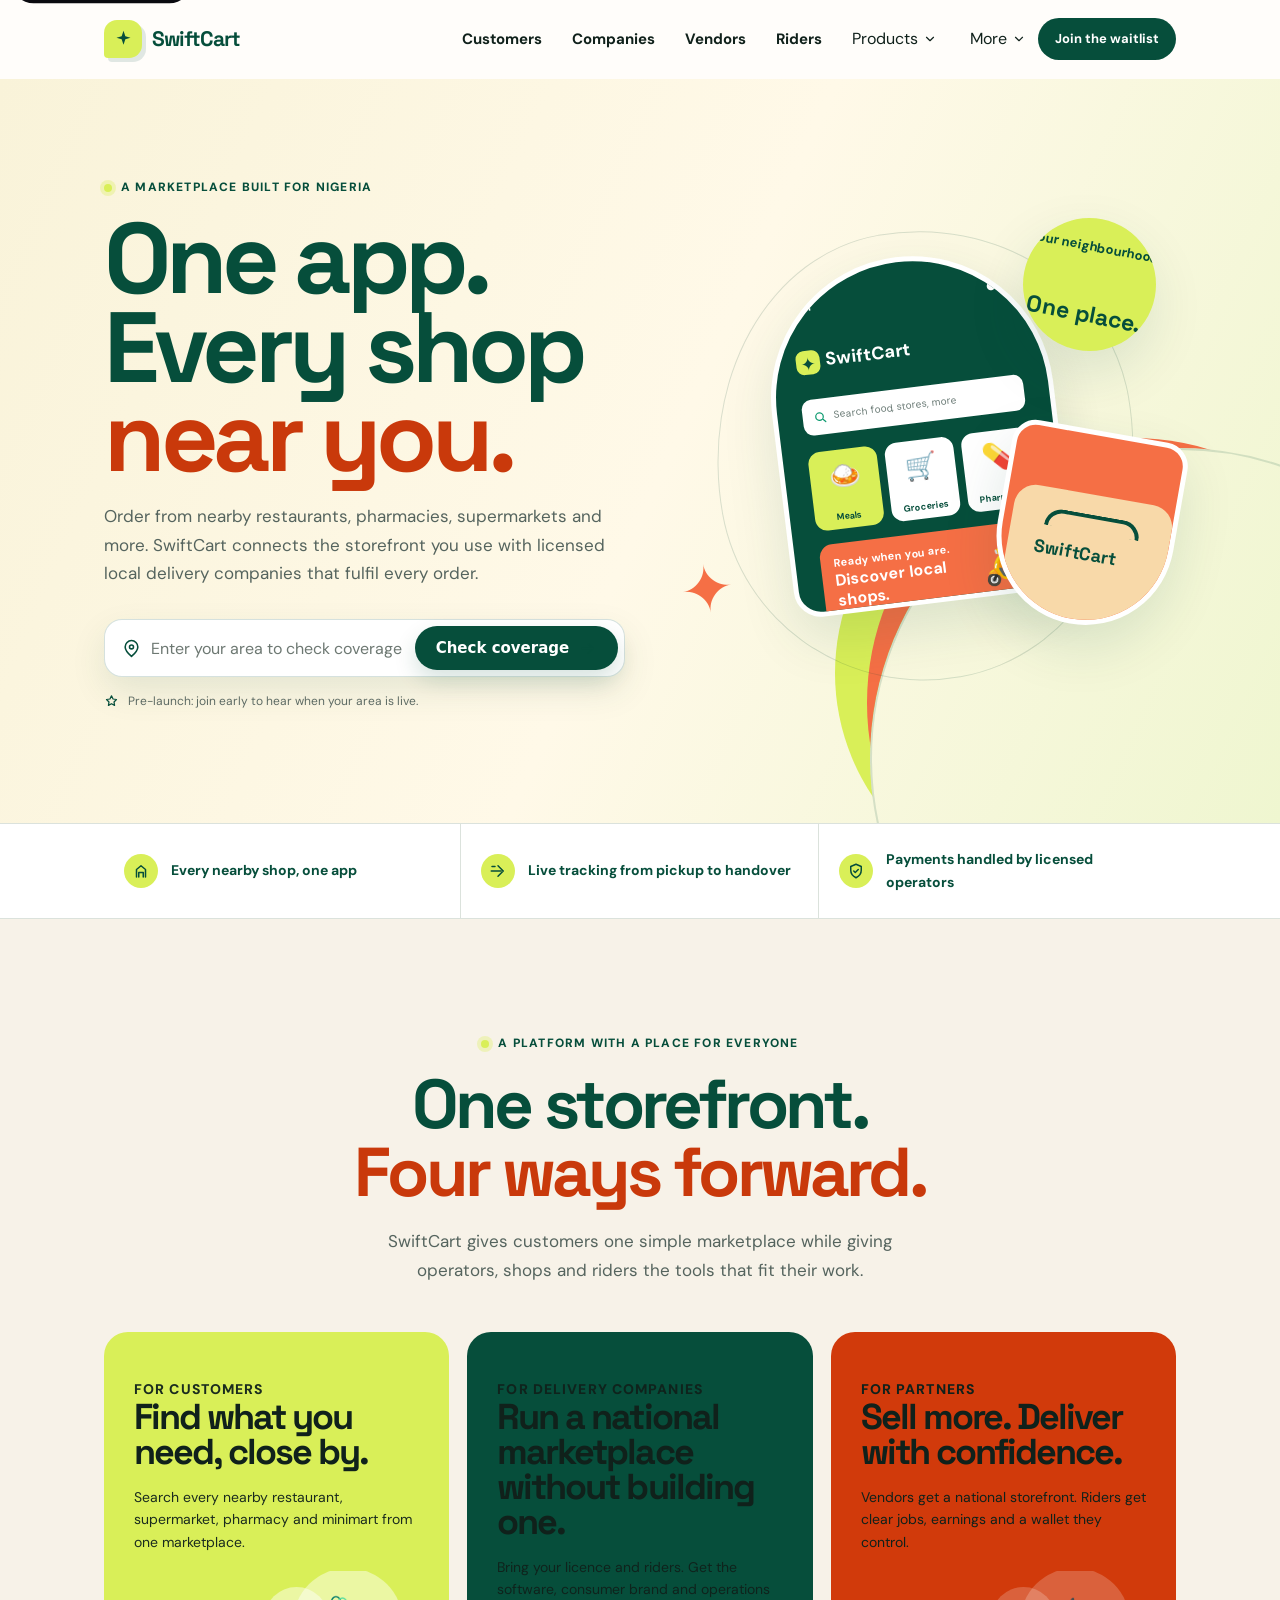
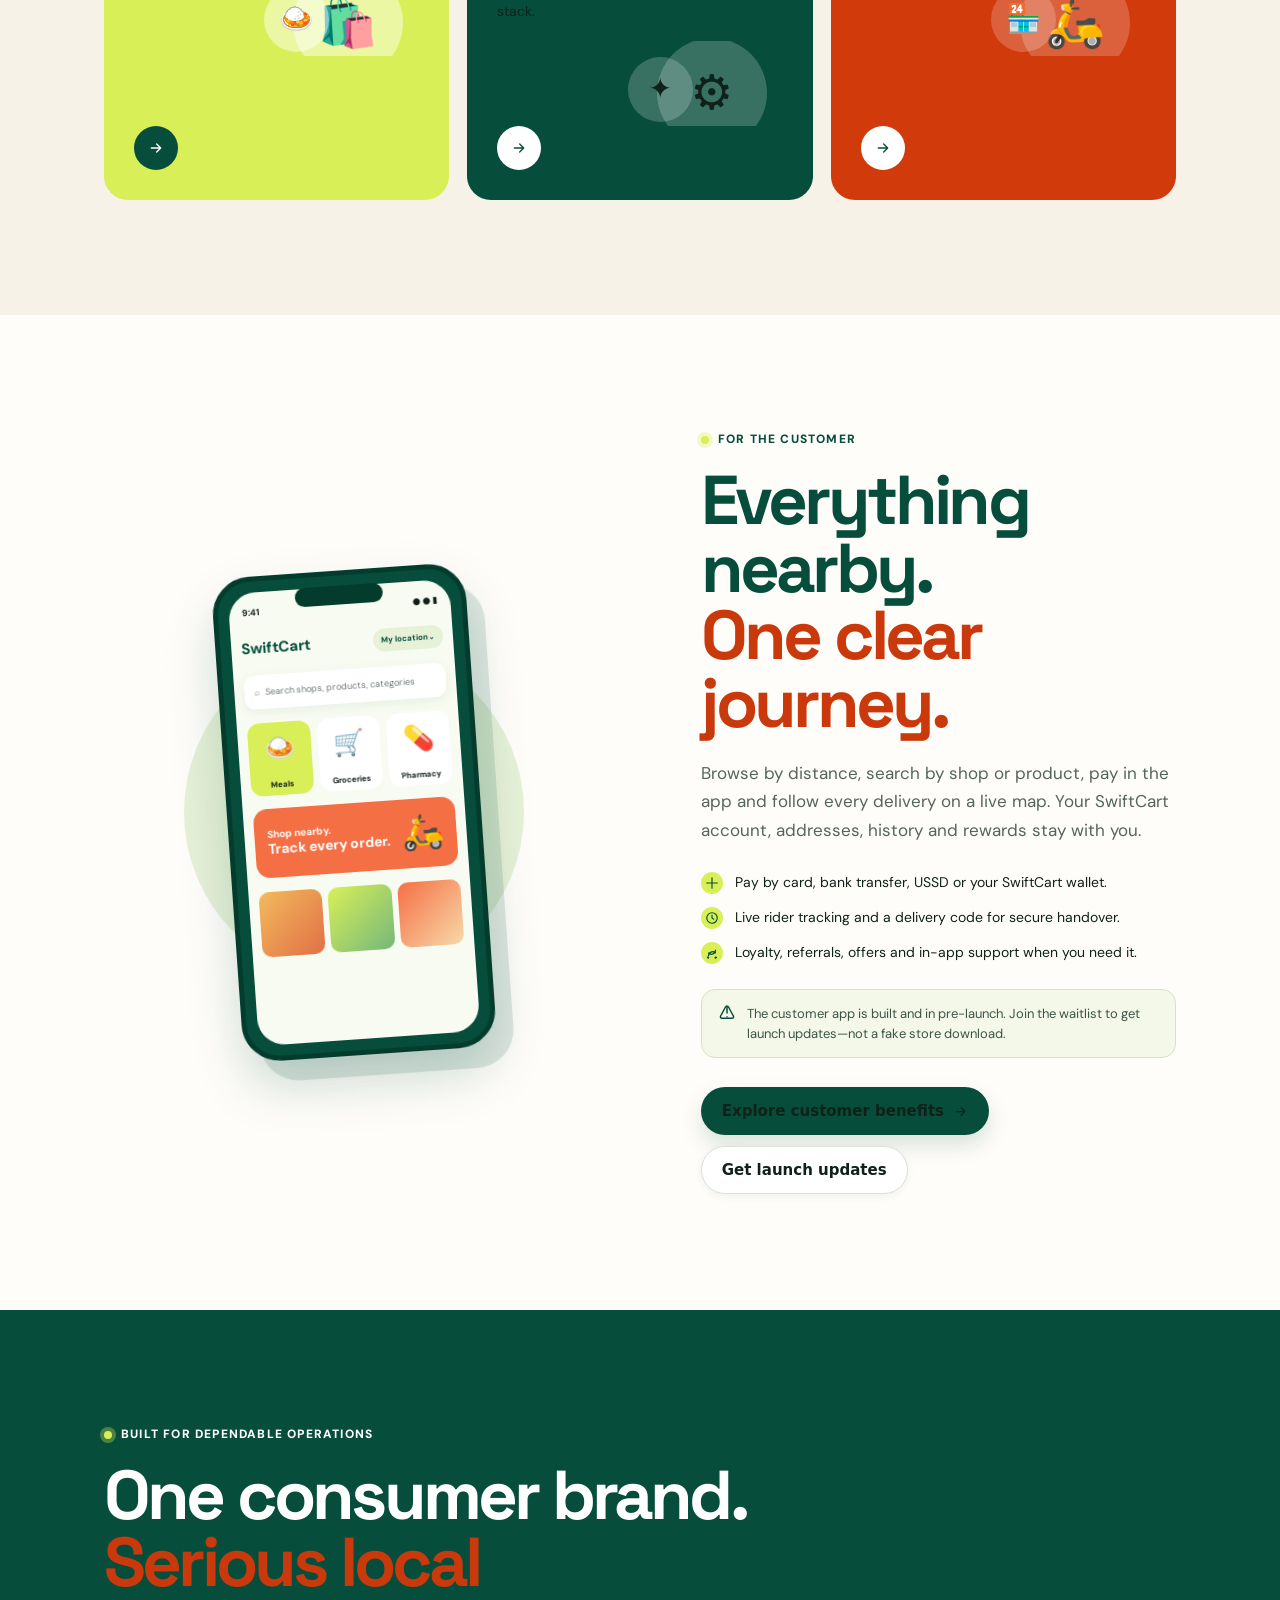
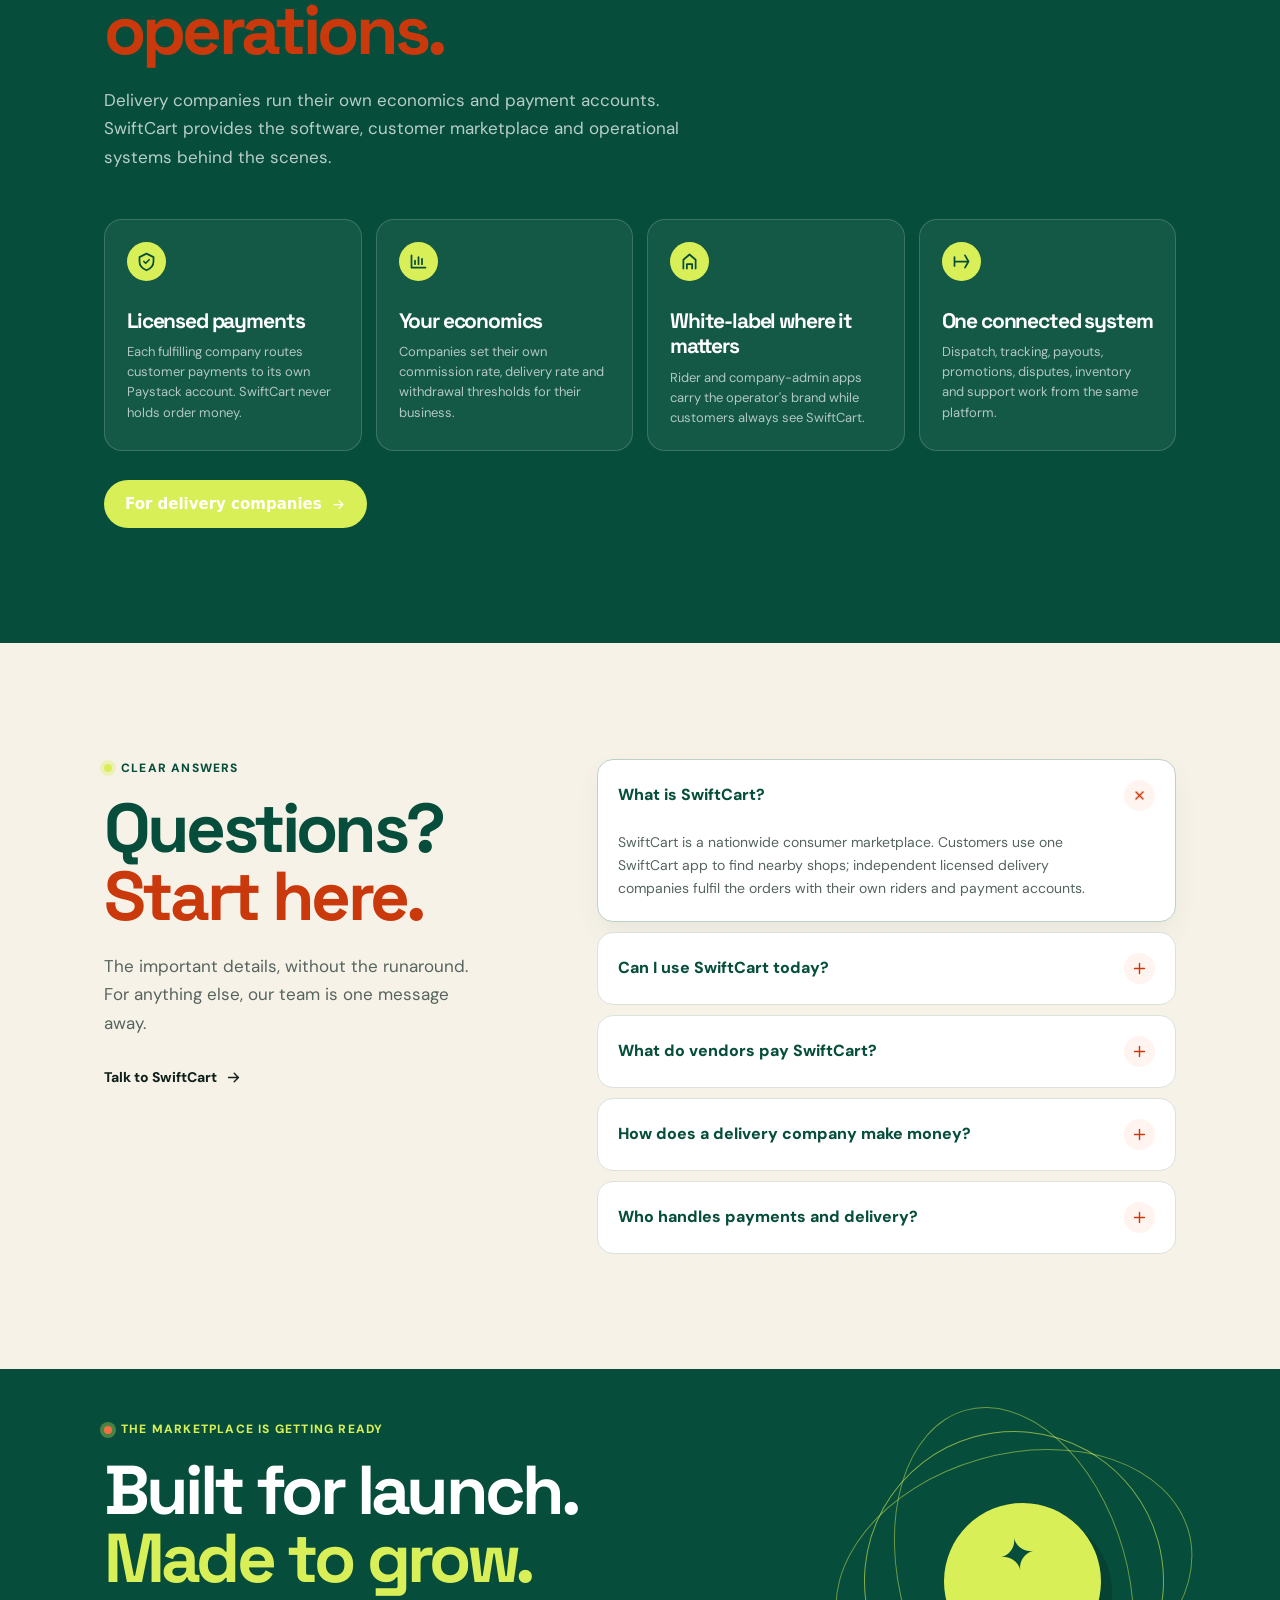
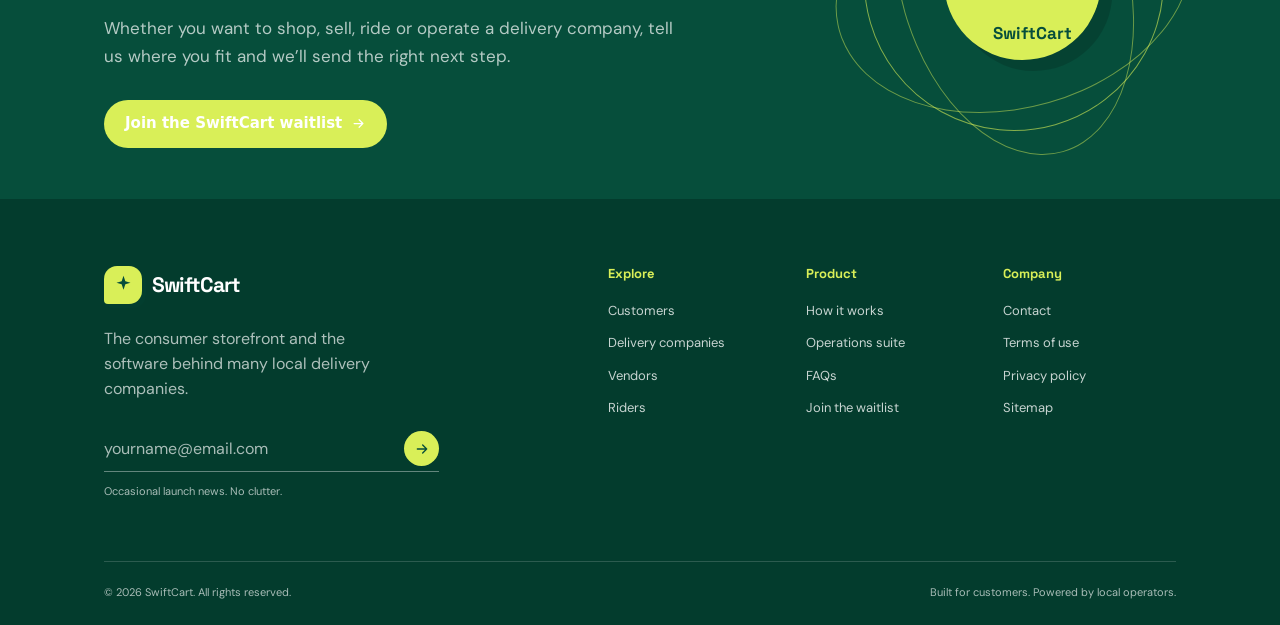
==== index.html @ 89d60f3f "Website: fix WCAG contrast, FAQ double-control, layout break, brand assets Accessibility (WCAG 2.1 A" ====
<!doctype html>
<html lang="en-NG">
<head>
  <meta charset="utf-8">
  <meta name="viewport" content="width=device-width, initial-scale=1">
  <title>SwiftCart | One app. Every shop near you. Delivered.</title>
  <meta name="description" content="SwiftCart is a nationwide marketplace for nearby restaurants, pharmacies, supermarkets and more—delivered by licensed local delivery companies.">
  <meta name="keywords" content="SwiftCart, Nigeria delivery marketplace, food delivery, grocery delivery, pharmacy delivery, delivery companies">
  <meta name="theme-color" content="#064e3b">
  <link rel="canonical" href="https://swiftcartapp.co/">
  <meta property="og:type" content="website"><meta property="og:title" content="SwiftCart | Every shop near you. Delivered."><meta property="og:description" content="A nationwide marketplace for nearby shops, powered by licensed local delivery companies."><meta property="og:url" content="https://swiftcartapp.co/"><meta property="og:site_name" content="SwiftCart">
  <link rel="icon" type="image/svg+xml" href="/assets/images/brand/favicon.svg">
  <link rel="preconnect" href="https://fonts.googleapis.com"><link rel="preconnect" href="https://fonts.gstatic.com" crossorigin>
  <link href="https://fonts.googleapis.com/css2?family=DM+Sans:wght@400;500;600;700;800&family=Space+Grotesk:wght@500;600;700&display=swap" rel="stylesheet">
  <link rel="stylesheet" href="css/main.css"><link rel="stylesheet" href="css/pages/home.css">
  <script type="application/ld+json">{"@context":"https://schema.org","@type":"Organization","name":"SwiftCart","url":"https://swiftcartapp.co","description":"A nationwide consumer delivery marketplace fulfilled by independent licensed delivery companies in Nigeria.","areaServed":"Nigeria","sameAs":[]}</script>
  <script type="module" src="js/main.js"></script>

  <link rel="icon" type="image/png" sizes="96x96" href="/assets/images/brand/favicon-96.png">
  <link rel="apple-touch-icon" sizes="180x180" href="/assets/images/brand/apple-touch-icon.png">
  <link rel="manifest" href="/manifest.json">
  <meta property="og:image" content="https://swiftcartapp.co/assets/images/og/homepage-og.jpg">
  <meta name="twitter:card" content="summary_large_image">
  <meta name="twitter:title" content="SwiftCart | One app. Every shop near you. Delivered.">
  <meta name="twitter:description" content="SwiftCart is a nationwide marketplace for nearby restaurants, pharmacies, supermarkets and more—delivered by licensed local delivery companies.">
  <meta name="twitter:image" content="https://swiftcartapp.co/assets/images/og/homepage-og.jpg">
</head>
<body class="sc-page">
  <a class="skip-link" href="#main">Skip to main content</a>
  <header class="site-header marketing-header" data-header>
    <div class="container nav-shell">
      <a class="brand sc-brand" href="index.html" aria-label="SwiftCart home"><span class="sc-brand-mark" aria-hidden="true"><svg viewBox="0 0 24 24"><path d="m12 2 2.1 6.2L20 10l-5.9 1.8L12 18l-2.1-6.2L4 10l5.9-1.8L12 2Z"/></svg></span><span class="brand-name">SwiftCart</span></a>
      <nav class="desktop-nav" aria-label="Primary navigation">
        <a href="customers.html">Customers</a><a href="companies.html">Companies</a><a href="vendors.html">Vendors</a><a href="riders.html">Riders</a>
        <div class="nav-drop" data-dropdown><button class="nav-drop__button" type="button" aria-expanded="false">Products <svg class="icon" viewBox="0 0 24 24"><path d="m6 9 6 6 6-6"/></svg></button><div class="nav-flyout"><a href="customers.html">Customer marketplace<span>Browse, pay, track and earn rewards.</span></a><a href="vendors.html">Vendor tools<span>Orders, inventory and promotions.</span></a><a href="riders.html">Rider app<span>Jobs, earnings and withdrawals.</span></a><a href="companies.html">Company operations<span>White-label rider and admin software.</span></a></div></div>
      </nav>
      <div class="nav-actions"><div class="nav-drop" data-dropdown><button class="nav-drop__button" type="button" aria-expanded="false">More <svg class="icon" viewBox="0 0 24 24"><path d="m6 9 6 6 6-6"/></svg></button><div class="nav-flyout"><a href="#faqs">FAQs<span>Clear answers about SwiftCart.</span></a><a href="contact.html">Contact<span>Talk to the SwiftCart team.</span></a><a href="privacy.html">Privacy<span>How we handle information.</span></a></div></div><a class="nav-cta" href="contact.html#waitlist">Join the waitlist</a></div>
      <button class="menu-button sc-menu" type="button" aria-label="Open navigation menu" aria-expanded="false" aria-controls="mobile-menu" data-menu-button><span class="bar" aria-hidden="true"></span><span class="bar" aria-hidden="true"></span></button>
    </div>
    <nav class="mobile-menu" id="mobile-menu" aria-label="Mobile navigation" data-mobile-menu><a href="customers.html">Customers</a><a href="companies.html">Companies</a><a href="vendors.html">Vendors</a><a href="riders.html">Riders</a><a href="#faqs">FAQs</a><a href="contact.html">Contact</a><a class="button button--primary" href="contact.html#waitlist">Join the waitlist</a></nav>
  </header>
  <main id="main">
    <section class="hero" aria-labelledby="hero-title"><div class="container hero-grid"><div class="hero-copy reveal"><p class="eyebrow">A marketplace built for Nigeria</p><h1 id="hero-title">One app.<br>Every shop <span>near you.</span></h1><p class="lede">Order from nearby restaurants, pharmacies, supermarkets and more. SwiftCart connects the storefront you use with licensed local delivery companies that fulfil every order.</p><form class="coverage-form" data-coverage-form><label for="area"><svg class="icon" viewBox="0 0 24 24"><path d="M20 10c0 5-8 12-8 12S4 15 4 10a8 8 0 1 1 16 0Z"/><circle cx="12" cy="10" r="2.5"/></svg><span class="sr-only">Enter your delivery area</span><input id="area" name="area" autocomplete="address-level2" placeholder="Enter your area to check coverage" required></label><button class="button button--primary" type="submit">Check coverage <svg class="icon" viewBox="0 0 24 24"><path d="M5 12h14M13 6l6 6-6 6"/></svg></button></form><p class="hero-note"><svg class="icon" viewBox="0 0 24 24"><path d="m12 3 2.5 5 5.5.8-4 3.9.9 5.5-4.9-2.6-4.9 2.6.9-5.5-4-3.9 5.5-.8L12 3Z"/></svg>Pre-launch: join early to hear when your area is live.</p></div><div class="hero-art reveal" data-delay="1" aria-label="SwiftCart customer app concept"><div class="hero-art__ring" aria-hidden="true"></div><div class="hero-art__card hero-art__card--main"><div class="hero-ui__top"><span>9:41</span><span>●●◖</span></div><div class="hero-ui__logo"><i>✦</i> SwiftCart</div><div class="hero-ui__search"><svg class="icon" viewBox="0 0 24 24"><circle cx="11" cy="11" r="6"/><path d="m16 16 4 4"/></svg> Search food, stores, more</div><div class="hero-ui__cards"><span>🍛<small>Meals</small></span><span>🛒<small>Groceries</small></span><span>💊<small>Pharmacy</small></span></div><div class="hero-ui__banner"><div>Ready when you are.<br><strong>Discover local shops.</strong></div><span>🛵</span></div></div><div class="hero-art__card hero-art__card--small"><div class="hero-art__package" aria-hidden="true"></div></div><div class="hero-art__card hero-art__card--tag">Your neighbourhood.<strong>One place.</strong></div><div class="hero-art__sticker" aria-hidden="true">✦</div></div></div></section>
    <section class="trustbar" aria-label="What SwiftCart offers"><div class="container trustbar__inner"><div class="trustbar__item"><svg class="icon" viewBox="0 0 24 24"><path d="M6 20V10l6-5 6 5v10M9 20v-6h6v6"/></svg>Every nearby shop, one app</div><div class="trustbar__item"><svg class="icon" viewBox="0 0 24 24"><path d="M3 12h13M12 5l7 7-7 7M4 6h4"/></svg>Live tracking from pickup to handover</div><div class="trustbar__item"><svg class="icon" viewBox="0 0 24 24"><path d="m12 3 7 3v5c0 5-3 8-7 10-4-2-7-5-7-10V6l7-3Z"/><path d="m9 12 2 2 4-4"/></svg>Payments handled by licensed operators</div></div></section>
    <section class="section route-section" aria-labelledby="routes-title"><div class="container"><div class="section-head section-head--center reveal"><p class="eyebrow">A platform with a place for everyone</p><h2 class="display" id="routes-title">One storefront.<br><em>Four ways forward.</em></h2><p class="lede">SwiftCart gives customers one simple marketplace while giving operators, shops and riders the tools that fit their work.</p></div><div class="route-grid"><a class="route-card route-card--customer reveal" href="customers.html"><p class="route-card__eyebrow">For customers</p><h3>Find what you need, close by.</h3><p>Search every nearby restaurant, supermarket, pharmacy and minimart from one marketplace.</p><span class="route-card__visual" aria-hidden="true"><span>🛍️</span><span>🍛</span></span><span class="route-card__arrow"><svg class="icon" viewBox="0 0 24 24"><path d="M5 12h14M13 6l6 6-6 6"/></svg></span></a><a class="route-card route-card--company reveal" data-delay="1" href="companies.html"><p class="route-card__eyebrow">For delivery companies</p><h3>Run a national marketplace without building one.</h3><p>Bring your licence and riders. Get the software, consumer brand and operations stack.</p><span class="route-card__visual" aria-hidden="true"><span>⚙</span><span>✦</span></span><span class="route-card__arrow"><svg class="icon" viewBox="0 0 24 24"><path d="M5 12h14M13 6l6 6-6 6"/></svg></span></a><a class="route-card route-card--partners reveal" data-delay="2" href="vendors.html"><p class="route-card__eyebrow">For partners</p><h3>Sell more. Deliver with confidence.</h3><p>Vendors get a national storefront. Riders get clear jobs, earnings and a wallet they control.</p><span class="route-card__visual" aria-hidden="true"><span>🛵</span><span>🏪</span></span><span class="route-card__arrow"><svg class="icon" viewBox="0 0 24 24"><path d="M5 12h14M13 6l6 6-6 6"/></svg></span></a></div></div></section>
    <section class="section" aria-labelledby="customer-title"><div class="container product-grid"><div class="app-preview reveal" aria-label="SwiftCart marketplace app preview"><div class="app-device"><div class="app-device__notch"></div><div class="app-screen"><div class="app-status"><span>9:41</span><span>● ● ▮</span></div><div class="app-top"><strong>SwiftCart</strong><span>My location⌄</span></div><div class="app-search">⌕ &nbsp; Search shops, products, categories</div><div class="app-categories"><span>🍛<small>Meals</small></span><span>🛒<small>Groceries</small></span><span>💊<small>Pharmacy</small></span></div><div class="app-banner"><span>Shop nearby.<br><strong>Track every order.</strong></span><b>🛵</b></div><div class="app-stores"><span></span><span></span><span></span></div></div></div></div><div class="reveal" data-delay="1"><p class="eyebrow">For the customer</p><h2 class="display" id="customer-title">Everything nearby.<br><em>One clear journey.</em></h2><p class="lede">Browse by distance, search by shop or product, pay in the app and follow every delivery on a live map. Your SwiftCart account, addresses, history and rewards stay with you.</p><ul class="capability-list"><li><svg class="icon" viewBox="0 0 24 24"><path d="M3 12h18M12 3v18"/></svg>Pay by card, bank transfer, USSD or your SwiftCart wallet.</li><li><svg class="icon" viewBox="0 0 24 24"><path d="M12 21a9 9 0 1 0 0-18 9 9 0 0 0 0 18Z"/><path d="M12 7v5l3 2"/></svg>Live rider tracking and a delivery code for secure handover.</li><li><svg class="icon" viewBox="0 0 24 24"><path d="M5 18.5 3.5 20l1.5 1.5L6.5 20M18.5 18.5l1.5 1.5-1.5 1.5-1.5-1.5"/><path d="M6 17a7 7 0 0 1 12-5M18 7a7 7 0 0 1-12 5"/></svg>Loyalty, referrals, offers and in-app support when you need it.</li></ul><div class="launch-note"><svg class="icon" viewBox="0 0 24 24"><path d="M12 3v9M12 17h.01"/><path d="M10 4 3.5 16a2 2 0 0 0 1.8 3h13.4a2 2 0 0 0 1.8-3L14 4a2.3 2.3 0 0 0-4 0Z"/></svg><span>The customer app is built and in pre-launch. Join the waitlist to get launch updates—not a fake store download.</span></div><div class="page-hero__actions"><a class="button button--primary" href="customers.html">Explore customer benefits <svg class="icon" viewBox="0 0 24 24"><path d="M5 12h14M13 6l6 6-6 6"/></svg></a><a class="button button--secondary" href="contact.html#waitlist">Get launch updates</a></div></div></div></section>
    <section class="section quality-section" aria-labelledby="company-title"><div class="container"><div class="section-head reveal"><p class="eyebrow">Built for dependable operations</p><h2 class="display" id="company-title">One consumer brand.<br><em>Serious local operations.</em></h2><p class="lede">Delivery companies run their own economics and payment accounts. SwiftCart provides the software, customer marketplace and operational systems behind the scenes.</p></div><div class="quality-grid"><article class="quality-card reveal"><svg class="icon" viewBox="0 0 24 24"><path d="M12 3 4 7v5c0 5 3.5 8.2 8 10 4.5-1.8 8-5 8-10V7l-8-4Z"/><path d="m9 12 2 2 4-4"/></svg><h3>Licensed payments</h3><p>Each fulfilling company routes customer payments to its own Paystack account. SwiftCart never holds order money.</p></article><article class="quality-card reveal" data-delay="1"><svg class="icon" viewBox="0 0 24 24"><path d="M4 19V5m0 14h16M8 15v-4m4 4V7m4 8v-6"/></svg><h3>Your economics</h3><p>Companies set their own commission rate, delivery rate and withdrawal thresholds for their business.</p></article><article class="quality-card reveal" data-delay="2"><svg class="icon" viewBox="0 0 24 24"><path d="M5 20V10l7-6 7 6v10M9 20v-5h6v5"/></svg><h3>White-label where it matters</h3><p>Rider and company-admin apps carry the operator's brand while customers always see SwiftCart.</p></article><article class="quality-card reveal" data-delay="3"><svg class="icon" viewBox="0 0 24 24"><path d="M4 17V7m0 5h16M16 5l4 7-4 7"/></svg><h3>One connected system</h3><p>Dispatch, tracking, payouts, promotions, disputes, inventory and support work from the same platform.</p></article></div><p class="page-hero__actions"><a class="button button--lime" href="companies.html">For delivery companies <svg class="icon" viewBox="0 0 24 24"><path d="M5 12h14M13 6l6 6-6 6"/></svg></a></p></div></section>
    <section class="section faq-section" id="faqs" aria-labelledby="faq-title"><div class="container faq-grid"><div class="faq-intro reveal"><p class="eyebrow">Clear answers</p><h2 class="display" id="faq-title">Questions?<br><em>Start here.</em></h2><p class="lede">The important details, without the runaround. For anything else, our team is one message away.</p><p class="page-hero__actions"><a class="text-link" href="contact.html">Talk to SwiftCart <svg class="icon" viewBox="0 0 24 24"><path d="M5 12h14M13 6l6 6-6 6"/></svg></a></p></div><div class="faq-list reveal" data-delay="1" data-faq-list><details open><summary>What is SwiftCart?<svg class="icon" viewBox="0 0 24 24"><path d="M12 5v14M5 12h14"/></svg></summary><p>SwiftCart is a nationwide consumer marketplace. Customers use one SwiftCart app to find nearby shops; independent licensed delivery companies fulfil the orders with their own riders and payment accounts.</p></details><details><summary>Can I use SwiftCart today?<svg class="icon" viewBox="0 0 24 24"><path d="M12 5v14M5 12h14"/></svg></summary><p>The product is built and in pre-launch. Coverage will grow as licensed delivery companies join, so the best way to stay informed is to join the waitlist.</p></details><details><summary>What do vendors pay SwiftCart?<svg class="icon" viewBox="0 0 24 24"><path d="M12 5v14M5 12h14"/></svg></summary><p>Nothing. Vendors keep the full subtotal of what they sell. A delivery company may agree separate terms with its vendors, but SwiftCart does not charge vendor subscriptions or platform commission.</p></details><details><summary>How does a delivery company make money?<svg class="icon" viewBox="0 0 24 24"><path d="M12 5v14M5 12h14"/></svg></summary><p>The company keeps 100% of the commission it sets on deliveries. It pays SwiftCart a separate fixed monthly or yearly software subscription—never a percentage of order revenue.</p></details><details><summary>Who handles payments and delivery?<svg class="icon" viewBox="0 0 24 24"><path d="M12 5v14M5 12h14"/></svg></summary><p>The fulfilling licensed delivery company handles customer payments through its own Paystack account, dispatches its riders, and settles vendor and rider balances. SwiftCart supplies the consumer brand and software platform.</p></details></div></div></section>
    <section class="waitlist-band" id="waitlist" aria-labelledby="waitlist-title"><div class="container waitlist-grid"><div class="reveal"><p class="eyebrow">The marketplace is getting ready</p><h2 class="display" id="waitlist-title">Built for launch.<br><em>Made to grow.</em></h2><p class="lede">Whether you want to shop, sell, ride or operate a delivery company, tell us where you fit and we’ll send the right next step.</p><p class="page-hero__actions"><a class="button button--lime" href="contact.html#waitlist">Join the SwiftCart waitlist <svg class="icon" viewBox="0 0 24 24"><path d="M5 12h14M13 6l6 6-6 6"/></svg></a></p></div><div class="waitlist-art" aria-hidden="true"><div class="waitlist-orbit"></div><div class="waitlist-mark">✦<span>SwiftCart</span></div></div></div></section>
  </main>
  <footer class="marketing-footer"><div class="container"><div class="footer-top"><div><a class="brand sc-brand" href="index.html"><span class="sc-brand-mark" aria-hidden="true"><svg viewBox="0 0 24 24"><path d="m12 2 2.1 6.2L20 10l-5.9 1.8L12 18l-2.1-6.2L4 10l5.9-1.8L12 2Z"/></svg></span><span class="brand-name">SwiftCart</span></a><p class="footer-tagline">The consumer storefront and the software behind many local delivery companies.</p><form class="footer-signup" data-newsletter-form><label class="sr-only" for="newsletter">Email address</label><input id="newsletter" type="email" placeholder="yourname@email.com" required><button type="submit" aria-label="Get SwiftCart updates"><svg class="icon" viewBox="0 0 24 24"><path d="M5 12h14M13 6l6 6-6 6"/></svg></button></form><small class="footer-footnote" data-newsletter-message>Occasional launch news. No clutter.</small></div><div class="footer-links"><div><h3>Explore</h3><a href="customers.html">Customers</a><a href="companies.html">Delivery companies</a><a href="vendors.html">Vendors</a><a href="riders.html">Riders</a></div><div><h3>Product</h3><a href="customers.html#how-it-works">How it works</a><a href="companies.html#operations">Operations suite</a><a href="#faqs">FAQs</a><a href="contact.html#waitlist">Join the waitlist</a></div><div><h3>Company</h3><a href="contact.html">Contact</a><a href="terms.html">Terms of use</a><a href="privacy.html">Privacy policy</a><a href="sitemap.xml">Sitemap</a></div></div></div><div class="footer-bottom"><span>© <span id="footer-year">2026</span> SwiftCart. All rights reserved.</span><span>Built for customers. Powered by local operators.</span></div></div></footer><div class="toast" data-toast role="status" aria-live="polite"></div>
</body></html>
---- css/main.css ----
/* ============================================================
   SwiftCart — Main CSS Entry Point
   Load order matters. Do not reorder.

   Layer order rationale:
     1. Tokens      → custom properties, no output
     2. Reset       → browser normalisation
     3. Typography  → base type + .prose system
     4. Animations  → @keyframes and stagger delays
     5. Layout      → containers, grid, header, footer, sections
     6. Components  → composable UI blocks
     7. Utilities   → single-purpose overrides (highest specificity wins)

   Page-specific stylesheets (e.g. css/pages/home.css) are loaded
   via <link> in the relevant HTML file AFTER this sheet.
   ============================================================ */

/* ── 1. Tokens ──────────────────────────────────────────── */
@import url("base/tokens.css");

/* ── 2. Reset ───────────────────────────────────────────── */
@import url("base/reset.css");

/* ── 3. Typography ──────────────────────────────────────── */
@import url("base/typography.css");

/* ── 4. Animations ──────────────────────────────────────── */
@import url("base/animations.css");

/* ── 5. Layout ──────────────────────────────────────────── */
@import url("layout/grid.css");
@import url("layout/header.css");
@import url("layout/footer.css");
@import url("layout/sections.css");

/* ── 6. Components ──────────────────────────────────────── */
@import url("components/buttons.css");
@import url("components/cards.css");
@import url("components/banners.css");
@import url("components/steps.css");
@import url("components/alerts.css");
@import url("components/forms.css");
@import url("components/accordions.css");
@import url("components/legal.css");

/* ── 7. Utilities  (last → highest specificity) ─────────── */
@import url("base/utilities.css");
---- css/pages/home.css ----
/* SwiftCart marketing system — shared by the public website. */
:root{--sc-forest:#064e3b;--sc-forest-2:#033c2d;--sc-ink:#10211b;--sc-muted:#55645e;--sc-paper:#fffdfa;--sc-sand:#f7f2e8;--sc-mint:#e6f1d8;--sc-lime:#d9ef58;--sc-coral:#f56f45;--sc-coral-ink:#c9390b;--sc-coral-deep:#d13a0b;--sc-placeholder:#6d7872;--sc-line:#dbe2dc;--sc-shadow:0 22px 55px rgba(6,78,59,.12);--sc-radius:24px;--sc-radius-sm:16px}
/* Coral has three roles and they are NOT interchangeable — WCAG 2.1 AA:
   --sc-coral       #f56f45  DECORATIVE ONLY (shapes, tiles, orbits). Against
                             paper it is 2.86:1, so it must never carry text.
   --sc-coral-ink   #c9390b  TEXT on light backgrounds. 5.01:1 on paper,
                             4.56:1 on sand, 4.34:1 on mint — passes AA for
                             normal text, not just large.
   --sc-coral-deep  #d23d0c  SURFACE behind white text (e.g. the partners route
                             card). White on it clears 4.5:1; white on the
                             bright coral was only 2.90:1.
   --sc-placeholder #6d7872  Placeholder text on white at 4.59:1. The old
                             #7a8780 / #74857f / #7f8c85 greys were 3.5-3.9:1. */
.sc-page{background:var(--sc-paper);color:var(--sc-ink);font-family:"DM Sans","Satoshi",system-ui,-apple-system,BlinkMacSystemFont,"Segoe UI",sans-serif;overflow-x:hidden}.sc-page h1,.sc-page h2,.sc-page h3,.sc-page h4,.sc-page .brand-name{font-family:"Space Grotesk","Clash Display","Satoshi",system-ui,sans-serif;letter-spacing:-.055em}.sc-page .container{width:min(1180px,calc(100% - 48px));margin-inline:auto}.sc-page a{color:inherit}.sc-page .skip-link:focus{top:10px;left:10px}.sr-only{position:absolute;width:1px;height:1px;padding:0;margin:-1px;overflow:hidden;clip:rect(0,0,0,0);white-space:nowrap;border:0}.icon{width:1em;height:1em;fill:none;stroke:currentColor;stroke-width:2;stroke-linecap:round;stroke-linejoin:round;vertical-align:-.14em}.icon--fill{fill:currentColor;stroke:none}
/* Header and navigation */
.marketing-header{position:sticky;top:0;z-index:60;background:rgba(255,253,250,.9)!important;border-bottom:1px solid transparent!important;backdrop-filter:blur(18px);-webkit-backdrop-filter:blur(18px);transition:box-shadow .2s,border-color .2s}.marketing-header.is-scrolled{border-color:var(--sc-line)!important;box-shadow:0 7px 22px rgba(6,78,59,.07)}.marketing-header .nav-shell{min-height:78px;gap:22px}.sc-brand{gap:10px;text-decoration:none}.sc-brand .brand-name{color:var(--sc-forest)!important;font-size:21px;font-weight:700}.sc-brand-mark{display:grid;place-items:center;width:38px;height:38px;border-radius:13px 13px 13px 4px;color:var(--sc-forest);background:var(--sc-lime);box-shadow:4px 4px 0 rgba(6,78,59,.12)}.sc-brand-mark svg{width:21px;height:21px;fill:currentColor}.marketing-header .desktop-nav{gap:26px;margin-left:auto}.marketing-header .desktop-nav a,.nav-drop__button{display:inline-flex;align-items:center;gap:5px;padding:9px 2px;border:0;color:var(--sc-ink)!important;background:transparent;font:600 14px/1 inherit;white-space:nowrap;text-decoration:none;cursor:pointer}.marketing-header .desktop-nav a:hover,.nav-drop__button:hover{color:var(--sc-forest)!important}.nav-drop{position:relative}.nav-drop__button .icon{width:14px;height:14px;transition:transform .2s}.nav-drop__button[aria-expanded="true"] .icon{transform:rotate(180deg)}.nav-flyout{position:absolute;top:calc(100% + 12px);right:-16px;display:grid;min-width:230px;padding:9px;border:1px solid var(--sc-line);border-radius:16px;background:#fff;box-shadow:var(--sc-shadow);opacity:0;visibility:hidden;transform:translateY(-7px);transition:.18s ease}.nav-drop.is-open .nav-flyout{opacity:1;visibility:visible;transform:translateY(0)}.nav-flyout a{display:grid;gap:3px;padding:11px 12px;border-radius:10px;font-size:13px;font-weight:700;text-decoration:none}.nav-flyout a span{color:var(--sc-muted);font-size:11px;font-weight:400}.nav-flyout a:hover{background:var(--sc-sand)}.marketing-header .nav-actions{gap:10px;margin-left:7px}.nav-cta{display:inline-flex;align-items:center;justify-content:center;min-height:42px;padding:0 17px;border-radius:999px;color:#fff!important;background:var(--sc-forest);font-size:13px;font-weight:700;text-decoration:none;transition:.2s}.nav-cta:hover{background:var(--sc-forest-2);transform:translateY(-1px)}.menu-button.sc-menu{display:none;border-color:var(--sc-line);background:#fff}.menu-button.sc-menu .bar{background:var(--sc-forest)}.marketing-header .mobile-menu{background:var(--sc-paper);border-color:var(--sc-line)}
/* Type and component primitives */
.eyebrow{display:flex;align-items:center;gap:9px;margin:0 0 17px;color:var(--sc-forest);font-size:12px;font-weight:800;letter-spacing:.1em;text-transform:uppercase}.eyebrow::before{content:"";width:8px;height:8px;border-radius:50%;background:var(--sc-lime);box-shadow:0 0 0 4px rgba(217,239,88,.32)}.display{margin:0;color:var(--sc-forest);font-size:clamp(44px,5.4vw,78px);line-height:.98}.display em{color:var(--sc-coral-ink);font-style:normal}.lede{max-width:580px;margin:21px 0 0;color:var(--sc-muted);font-size:17px;line-height:1.68}.section{padding:clamp(78px,9vw,122px) 0}.section-head{max-width:700px}.section-head--center{margin-inline:auto;text-align:center}.section-head--center .eyebrow{justify-content:center}.section-head--center .lede{margin-inline:auto}.button{display:inline-flex;align-items:center;justify-content:center;gap:9px;min-height:48px;padding:0 20px;border:1px solid transparent;border-radius:999px;font:700 14px/1 inherit;text-decoration:none;transition:transform .2s,background .2s,box-shadow .2s;cursor:pointer}.button:hover{transform:translateY(-2px)}.button--primary{color:#fff;background:var(--sc-forest);box-shadow:0 10px 22px rgba(6,78,59,.16)}.button--primary:hover{background:var(--sc-forest-2)}.button--secondary{color:var(--sc-forest);border-color:var(--sc-line);background:#fff}.button--secondary:hover{border-color:var(--sc-forest);background:var(--sc-sand)}.button--lime{color:var(--sc-forest);background:var(--sc-lime)}.button--lime:hover{background:#e4f86f}.text-link{display:inline-flex;align-items:center;gap:8px;color:var(--sc-forest);font-size:14px;font-weight:800;text-decoration:none}.text-link .icon{width:17px;height:17px;transition:transform .2s}.text-link:hover .icon{transform:translate(3px,-3px)}
/* Homepage hero */
.hero{position:relative;overflow:hidden;padding:64px 0 76px;background:linear-gradient(114deg,#f9f3d9 0%,#fff9e8 52%,#eff6d0 100%)}.hero::after{content:"";position:absolute;right:-210px;bottom:-245px;width:620px;height:620px;border:2px solid rgba(6,78,59,.14);border-radius:50%;box-shadow:-48px -55px 0 -45px var(--sc-coral),-124px -85px 0 -89px var(--sc-lime)}.hero-grid{position:relative;z-index:1;display:grid;grid-template-columns:minmax(0,1.02fr) minmax(380px,.98fr);align-items:center;gap:50px;min-height:560px}.hero-copy{padding-block:35px}.hero-copy h1{margin:0;color:var(--sc-forest);font-size:clamp(57px,7.8vw,105px);line-height:.89}.hero-copy h1 span{color:var(--sc-coral-ink)}.hero-copy .lede{max-width:545px}.coverage-form{display:flex;align-items:center;gap:10px;max-width:590px;margin-top:31px;padding:6px;border:1px solid rgba(6,78,59,.17);border-radius:18px;background:#fff;box-shadow:0 14px 35px rgba(6,78,59,.1)}.coverage-form label{display:flex;flex:1;align-items:center;gap:10px;min-width:0;padding-left:11px;color:var(--sc-muted)}.coverage-form .icon{width:19px;height:19px;color:var(--sc-forest);flex:0 0 auto}.coverage-form input{width:100%;min-width:0;height:44px;border:0;outline:0;color:var(--sc-ink);background:transparent;font:500 14px inherit}.coverage-form input::placeholder{color:var(--sc-placeholder)}.coverage-form .button{min-height:44px;flex:0 0 auto}.hero-note{display:flex;align-items:center;gap:9px;margin:15px 0 0;color:#5c6a63;font-size:12px}.hero-note .icon{color:var(--sc-forest);width:15px;height:15px}.hero-art{position:relative;min-height:510px}.hero-art__ring{position:absolute;inset:40px 40px 20px;border:1px solid rgba(6,78,59,.15);border-radius:48% 52% 51% 49%/55% 45% 55% 45%;transform:rotate(-10deg)}.hero-art__card{position:absolute;overflow:hidden;box-shadow:var(--sc-shadow)}.hero-art__card--main{top:66px;left:20%;width:283px;height:348px;padding:25px;border:5px solid #fff;border-radius:155px 155px 30px 30px;color:#fff;background:var(--sc-forest);transform:rotate(-7deg)}.hero-art__card--small{right:0;bottom:75px;width:178px;height:195px;border:5px solid #fff;border-radius:27px 27px 100px 100px;background:var(--sc-coral);transform:rotate(10deg)}.hero-art__card--tag{top:28px;right:20px;display:grid;place-items:center;width:133px;height:133px;border-radius:50%;color:var(--sc-forest);background:var(--sc-lime);font-size:13px;font-weight:700;line-height:1.08;text-align:center;transform:rotate(11deg)}.hero-art__card--tag strong{display:block;font:700 23px "Space Grotesk",sans-serif}.hero-ui__top{display:flex;justify-content:space-between;align-items:center;font-size:11px;font-weight:700}.hero-ui__logo{display:flex;align-items:center;gap:6px;margin-top:31px;font-size:18px;font-weight:700}.hero-ui__logo i{display:grid;place-items:center;width:24px;height:24px;border-radius:8px;color:var(--sc-forest);background:var(--sc-lime);font-style:normal}.hero-ui__search{display:flex;align-items:center;gap:6px;margin-top:22px;padding:10px;border-radius:10px;color:#6a7a75;background:#fff;font-size:10px}.hero-ui__search .icon{color:#0e9b70;width:15px;height:15px}.hero-ui__cards{display:flex;gap:8px;margin-top:17px}.hero-ui__cards span{display:grid;place-items:center;width:72px;height:79px;border-radius:12px;color:var(--sc-forest);background:#fff;font-size:26px}.hero-ui__cards span:first-child{background:var(--sc-lime)}.hero-ui__cards small{display:block;margin-top:2px;font-size:9px;font-weight:700}.hero-ui__banner{display:flex;justify-content:space-between;align-items:center;margin-top:14px;padding:13px;border-radius:13px;background:var(--sc-coral);font-size:11px;font-weight:700;line-height:1.24}.hero-ui__banner strong{font-size:16px}.hero-ui__banner span{font-size:39px}.hero-art__sticker{position:absolute;left:1%;bottom:56px;color:var(--sc-coral);font-size:65px;transform:rotate(-9deg)}.hero-art__package{position:absolute;inset:auto 0 0 auto;width:160px;height:126px;border-radius:22px 22px 70px 22px;background:#f8d9a9}.hero-art__package::before{content:"";position:absolute;top:20px;left:33px;width:96px;height:18px;border:4px solid var(--sc-forest);border-bottom:0;border-radius:30px 30px 0 0}.hero-art__package::after{content:"SwiftCart";position:absolute;top:48px;left:27px;color:var(--sc-forest);font:700 18px "Space Grotesk",sans-serif}
/* Trust and audience routes */
.trustbar{border-block:1px solid var(--sc-line);background:#fff}.trustbar__inner{display:grid;grid-template-columns:repeat(3,1fr)}.trustbar__item{display:flex;align-items:center;gap:13px;padding:24px 20px;border-right:1px solid var(--sc-line);color:var(--sc-forest);font-size:14px;font-weight:700}.trustbar__item:last-child{border-right:0}.trustbar__item .icon{display:grid;place-items:center;width:34px;height:34px;padding:8px;border-radius:50%;color:var(--sc-forest);background:var(--sc-lime)}.route-section{background:var(--sc-sand)}.route-grid{display:grid;grid-template-columns:repeat(3,1fr);gap:18px;margin-top:47px}.route-card{display:flex;flex-direction:column;min-height:355px;padding:30px;border-radius:var(--sc-radius);text-decoration:none;transition:transform .25s,box-shadow .25s}.route-card:hover{transform:translateY(-7px);box-shadow:var(--sc-shadow)}.route-card--customer{color:var(--sc-forest);background:var(--sc-lime)}.route-card--company{color:#fff;background:var(--sc-forest)}.route-card--partners{color:#fff;background:var(--sc-coral-deep)}.route-card__eyebrow{margin:0 0 18px;font-size:11px;font-weight:800;letter-spacing:.08em;text-transform:uppercase;opacity:.92}.route-card h3{max-width:280px;margin:0;font-size:36px;line-height:.97}.route-card p{max-width:290px;margin:16px 0 0;font-size:14px;line-height:1.6;opacity:.95}.route-card__arrow{display:grid;place-items:center;width:44px;height:44px;margin-top:auto;border-radius:50%;color:var(--sc-forest);background:#fff}.route-card--customer .route-card__arrow{background:var(--sc-forest);color:#fff}.route-card__visual{position:relative;height:85px;margin-top:18px;overflow:hidden}.route-card__visual span{position:absolute;display:grid;place-items:center;border-radius:50%;background:rgba(255,255,255,.2);font-size:48px}.route-card__visual span:first-child{right:16px;bottom:-22px;width:110px;height:110px}.route-card__visual span:last-child{right:90px;bottom:4px;width:65px;height:65px;font-size:28px}.route-card--customer .route-card__visual span{background:rgba(255,255,255,.45)}
/* Product / capability sections */
.product-grid{display:grid;grid-template-columns:1fr .95fr;gap:9%;align-items:center}.app-preview{position:relative;min-height:480px;display:grid;place-items:center}.app-preview::before{content:"";position:absolute;width:340px;height:340px;border-radius:50%;background:var(--sc-mint)}.app-device{position:relative;z-index:1;width:254px;height:485px;padding:11px;border:5px solid var(--sc-forest-2);border-radius:38px;color:var(--sc-ink);background:var(--sc-forest);box-shadow:17px 21px 0 rgba(6,78,59,.13),0 26px 52px rgba(6,78,59,.2);transform:rotate(-4deg)}.app-device__notch{position:absolute;top:10px;left:50%;width:88px;height:19px;border-radius:22px;background:var(--sc-forest-2);transform:translateX(-50%)}.app-screen{height:100%;padding:13px 10px;overflow:hidden;border-radius:27px;background:#f8fbf1}.app-status,.app-top{display:flex;justify-content:space-between;align-items:center;font-size:9px;font-weight:700}.app-status{padding:0 3px 16px}.app-top{padding-bottom:14px;color:var(--sc-forest);font-size:15px}.app-top span{padding:5px 8px;border-radius:20px;background:var(--sc-mint);font-size:8px}.app-search{padding:10px;border-radius:11px;color:#6c7872;background:#fff;font-size:9px;box-shadow:0 3px 12px rgba(6,78,59,.07)}.app-categories{display:grid;grid-template-columns:repeat(3,1fr);gap:7px;margin-top:14px}.app-categories span{display:grid;place-items:center;min-height:73px;border-radius:12px;background:#fff;font-size:25px}.app-categories span:first-child{background:var(--sc-lime)}.app-categories small{font-size:8px;font-weight:700}.app-banner{display:flex;justify-content:space-between;align-items:center;margin-top:13px;padding:13px;border-radius:14px;color:#fff;background:var(--sc-coral);font-size:10px;font-weight:700;line-height:1.25}.app-banner strong{font-size:14px}.app-banner b{font-size:34px}.app-stores{display:grid;grid-template-columns:repeat(3,1fr);gap:6px;margin-top:14px}.app-stores span{height:65px;border-radius:10px;background:linear-gradient(135deg,#f2ba5d,#e17045)}.app-stores span:nth-child(2){background:linear-gradient(135deg,#d9ef58,#75b87a)}.app-stores span:nth-child(3){background:linear-gradient(135deg,#f56f45,#f8d9a9)}.capability-list{display:grid;gap:13px;margin-top:28px}.capability-list li{display:flex;align-items:flex-start;gap:12px;color:var(--sc-ink);font-size:14px;line-height:1.45}.capability-list .icon{flex:0 0 auto;width:22px;height:22px;padding:4px;border-radius:50%;color:var(--sc-forest);background:var(--sc-lime)}.launch-note{display:flex;gap:11px;align-items:flex-start;margin-top:25px;padding:14px 16px;border:1px solid #d5e3c5;border-radius:14px;color:#3c5547;background:#f3f8e9;font-size:13px;line-height:1.5}.launch-note .icon{flex:0 0 auto;width:18px;height:18px;color:var(--sc-forest)}
/* Ecosystem / quality grid */
.quality-section{background:var(--sc-forest);color:#fff}.quality-section .display,.quality-section .eyebrow{color:#fff}.quality-section .eyebrow::before{background:var(--sc-lime)}.quality-section .lede{color:rgba(255,255,255,.72)}.quality-grid{display:grid;grid-template-columns:repeat(4,1fr);gap:14px;margin-top:47px}.quality-card{min-height:210px;padding:22px;border:1px solid rgba(255,255,255,.17);border-radius:18px;background:rgba(255,255,255,.06)}.quality-card .icon{display:grid;place-items:center;width:39px;height:39px;padding:9px;border-radius:50%;color:var(--sc-forest);background:var(--sc-lime)}.quality-card h3{margin:27px 0 9px;color:#fff;font-size:21px}.quality-card p{margin:0;color:rgba(255,255,255,.67);font-size:13px;line-height:1.55}
/* FAQ and prelaunch CTA */
.faq-section{background:var(--sc-sand)}.faq-grid{display:grid;grid-template-columns:.8fr 1.2fr;gap:10%;align-items:start}.faq-intro{position:sticky;top:110px}.faq-list{display:grid;gap:10px}.faq-list details{border:1px solid var(--sc-line);border-radius:16px;background:#fff;transition:box-shadow .2s,border-color .2s}.faq-list details[open]{border-color:#bed1c6;box-shadow:0 12px 25px rgba(6,78,59,.06)}.faq-list summary{display:flex;align-items:center;justify-content:space-between;gap:16px;padding:20px;color:var(--sc-forest);font-size:16px;font-weight:800;cursor:pointer;list-style:none}.faq-list summary::-webkit-details-marker{display:none}.faq-list summary .icon{display:grid;place-items:center;flex:0 0 auto;width:31px;height:31px;padding:7px;border-radius:50%;color:var(--sc-coral-ink);background:#fff4ef;transition:transform .2s}.faq-list details[open] summary .icon{transform:rotate(45deg)}.faq-list details p{margin:0;padding:0 66px 21px 20px;color:var(--sc-muted);font-size:14px;line-height:1.65}.waitlist-band{overflow:hidden;color:#fff;background:var(--sc-forest)}.waitlist-grid{position:relative;display:grid;grid-template-columns:1fr .73fr;align-items:center;gap:8%;min-height:430px}.waitlist-band .display{color:#fff}.waitlist-band .display em{color:var(--sc-lime)}.waitlist-band .eyebrow{color:var(--sc-lime)}.waitlist-band .eyebrow::before{background:var(--sc-coral)}.waitlist-band .lede{color:rgba(255,255,255,.7)}.waitlist-art{position:relative;min-height:350px}.waitlist-orbit{position:absolute;top:22px;right:3%;width:300px;height:300px;border:1px solid rgba(217,239,88,.6);border-radius:50%;transform:rotate(-16deg)}.waitlist-orbit::before,.waitlist-orbit::after{content:"";position:absolute;border:1px solid rgba(217,239,88,.48);border-radius:50%}.waitlist-orbit::before{inset:22px -33px}.waitlist-orbit::after{inset:-29px 35px}.waitlist-mark{position:absolute;top:94px;right:75px;display:grid;place-items:center;width:157px;height:157px;border-radius:50%;color:var(--sc-forest);background:var(--sc-lime);font-size:45px;box-shadow:9px 13px 0 rgba(0,0,0,.15);transform:rotate(-11deg)}.waitlist-mark span{font:700 17px "Space Grotesk",sans-serif;transform:rotate(11deg)}
/* Footer */
.marketing-footer{padding:67px 0 24px;color:#fff;background:var(--sc-forest-2)}.marketing-footer .sc-brand .brand-name{color:#fff!important}.marketing-footer .sc-brand-mark{color:var(--sc-forest);background:var(--sc-lime)}.footer-top{display:grid;grid-template-columns:.9fr 1.4fr;gap:13%;padding-bottom:60px}.footer-tagline{margin:23px 0;color:rgba(255,255,255,.68);font-size:16px;line-height:1.55}.footer-signup{display:flex;max-width:335px;margin-top:25px;border-bottom:1px solid rgba(255,255,255,.38)}.footer-signup input{flex:1;min-width:0;height:45px;border:0;outline:0;color:#fff;background:transparent;font:14px inherit}.footer-signup input::placeholder{color:rgba(255,255,255,.66)}.footer-signup button{display:grid;place-items:center;align-self:center;width:35px;height:35px;border:0;border-radius:50%;color:var(--sc-forest);background:var(--sc-lime);cursor:pointer}.footer-footnote{display:block;margin-top:10px;color:rgba(255,255,255,.66);font-size:11px}.footer-links{display:grid;grid-template-columns:repeat(3,1fr);gap:24px}.footer-links h3{margin:0 0 18px;color:var(--sc-lime);font-size:13px;letter-spacing:0}.footer-links a{display:block;width:max-content;margin-bottom:11px;color:rgba(255,255,255,.78);font-size:13px;text-decoration:none}.footer-links a:hover{color:#fff}.footer-bottom{display:flex;justify-content:space-between;gap:20px;padding-top:21px;border-top:1px solid rgba(255,255,255,.16);color:rgba(255,255,255,.66);font-size:11px}.toast{position:fixed;z-index:100;right:22px;bottom:22px;max-width:360px;padding:14px 17px;border-radius:12px;color:#fff;background:var(--sc-forest);box-shadow:0 14px 30px rgba(0,0,0,.2);font-size:13px;line-height:1.4;opacity:0;pointer-events:none;transform:translateY(14px);transition:.25s}.toast.is-visible{opacity:1;transform:translateY(0)}
/* Audience pages */
.page-hero{padding:78px 0 74px;background:linear-gradient(118deg,var(--sc-sand),#fff9e8)}.page-hero__grid{display:grid;grid-template-columns:1.05fr .95fr;align-items:center;gap:9%}.page-hero__art{position:relative;min-height:330px}.page-hero__orb{position:absolute;inset:5px 10%;border-radius:48% 52% 52% 48%;background:var(--sc-lime)}.page-hero__tile{position:absolute;display:grid;place-items:center;border:5px solid #fff;box-shadow:var(--sc-shadow);font-size:72px}.page-hero__tile--one{top:30px;left:16%;width:188px;height:210px;border-radius:100px 100px 26px 26px;background:var(--sc-forest);transform:rotate(-7deg)}.page-hero__tile--two{right:4%;bottom:15px;width:145px;height:152px;border-radius:24px 24px 80px 80px;background:var(--sc-coral);transform:rotate(9deg)}.page-hero__tile--three{top:12px;right:22%;width:91px;height:91px;border-radius:50%;color:var(--sc-forest);background:#fff;font-size:37px}.page-hero__actions{display:flex;flex-wrap:wrap;gap:11px;margin-top:29px}.audience-section .feature-columns{display:grid;grid-template-columns:repeat(3,1fr);gap:17px;margin-top:44px}.feature-column{padding:25px;border:1px solid var(--sc-line);border-radius:18px;background:#fff}.feature-column .icon{display:grid;place-items:center;width:43px;height:43px;padding:10px;border-radius:14px;color:var(--sc-forest);background:var(--sc-lime)}.feature-column h3{margin:23px 0 9px;color:var(--sc-forest);font-size:23px}.feature-column p{margin:0;color:var(--sc-muted);font-size:14px;line-height:1.6}.how-it-works{background:var(--sc-mint)}.step-grid{display:grid;grid-template-columns:repeat(3,1fr);gap:25px;margin-top:44px}.step{position:relative;padding-top:21px}.step::before{content:"";position:absolute;top:0;left:0;width:100%;height:1px;background:rgba(6,78,59,.21)}.step b{display:grid;place-items:center;width:35px;height:35px;border-radius:50%;color:var(--sc-forest);background:var(--sc-lime);font-size:12px}.step h3{margin:23px 0 9px;color:var(--sc-forest);font-size:24px}.step p{margin:0;color:var(--sc-muted);font-size:14px;line-height:1.65}.responsibility{background:var(--sc-forest);color:#fff}.responsibility .display{color:#fff}.responsibility .lede{color:rgba(255,255,255,.7)}.responsibility-grid{display:grid;grid-template-columns:1fr 1fr;gap:15px;margin-top:39px}.responsibility-card{padding:24px;border:1px solid rgba(255,255,255,.17);border-radius:18px}.responsibility-card h3{margin:0 0 11px;color:var(--sc-lime);font-size:21px}.responsibility-card p{margin:0;color:rgba(255,255,255,.72);font-size:14px;line-height:1.65}.contact-panel{display:grid;grid-template-columns:.9fr 1.1fr;gap:8%;align-items:start}.contact-form{display:grid;gap:14px;padding:28px;border:1px solid var(--sc-line);border-radius:20px;background:#fff;box-shadow:0 13px 30px rgba(6,78,59,.06)}.contact-form label{display:grid;gap:7px;color:var(--sc-forest);font-size:12px;font-weight:800}.contact-form input,.contact-form select,.contact-form textarea{width:100%;padding:12px 13px;border:1px solid var(--sc-line);border-radius:10px;color:var(--sc-ink);background:#fff;font:14px inherit}.contact-form textarea{min-height:120px;resize:vertical}.contact-form input:focus,.contact-form select:focus,.contact-form textarea:focus{outline:3px solid rgba(217,239,88,.62);border-color:var(--sc-forest)}
/* Reveal state and responsive rules */
.reveal{opacity:0;transform:translateY(18px);transition:opacity .55s ease,transform .55s ease}.reveal.is-visible{opacity:1;transform:none}.reveal[data-delay="1"]{transition-delay:.06s}.reveal[data-delay="2"]{transition-delay:.12s}.reveal[data-delay="3"]{transition-delay:.18s}@media (max-width:940px){.sc-page .container{width:min(720px,calc(100% - 36px))}.marketing-header .desktop-nav,.marketing-header .nav-actions{display:none}.menu-button.sc-menu{display:flex}.hero-grid,.product-grid,.page-hero__grid,.contact-panel{grid-template-columns:1fr}.hero{padding-top:27px}.hero-grid{gap:8px;min-height:0}.hero-copy{padding-bottom:0}.hero-art{width:min(560px,100%);margin:0 auto;min-height:455px}.trustbar__inner{grid-template-columns:1fr}.trustbar__item{border-right:0;border-bottom:1px solid var(--sc-line)}.trustbar__item:last-child{border-bottom:0}.route-grid{grid-template-columns:1fr 1fr}.route-card:last-child{grid-column:1/-1}.quality-grid{grid-template-columns:1fr 1fr}.faq-grid{grid-template-columns:1fr;gap:43px}.faq-intro{position:static}.waitlist-grid{grid-template-columns:1fr}.waitlist-art{position:absolute;right:-90px;bottom:-125px;opacity:.5;pointer-events:none}.footer-top{grid-template-columns:1fr;gap:45px}.audience-section .feature-columns,.step-grid{grid-template-columns:1fr 1fr}.feature-column:last-child,.step:last-child{grid-column:1/-1}}
@media (max-width:600px){.sc-page .container{width:calc(100% - 32px)}.marketing-header .nav-shell{min-height:68px}.hero{padding-bottom:48px}.hero-copy h1{font-size:clamp(52px,16vw,76px)}.lede{font-size:15px}.coverage-form{align-items:stretch;flex-wrap:wrap;padding:7px;border-radius:17px}.coverage-form label{flex-basis:100%;padding-left:7px}.coverage-form .button{width:100%}.hero-art{min-height:323px}.hero-art__card--main{top:30px;left:11%;width:202px;height:250px;padding:18px;border-width:4px}.hero-art__card--small{right:2%;bottom:31px;width:123px;height:136px;border-width:4px}.hero-art__card--tag{top:3px;right:5px;width:88px;height:88px;font-size:9px}.hero-art__card--tag strong{font-size:15px}.hero-ui__logo{margin-top:18px;font-size:13px}.hero-ui__search{margin-top:13px;padding:7px;font-size:8px}.hero-ui__cards{gap:5px;margin-top:9px}.hero-ui__cards span{width:52px;height:54px;font-size:19px}.hero-ui__banner{margin-top:9px;padding:8px;font-size:8px}.hero-ui__banner strong{font-size:12px}.hero-ui__banner span{font-size:28px}.hero-art__package{width:110px;height:90px}.hero-art__package::before{top:13px;left:22px;width:65px;height:14px;border-width:3px}.hero-art__package::after{top:35px;left:17px;font-size:13px}.hero-art__sticker{bottom:10px;font-size:42px}.section{padding:72px 0}.display{font-size:44px}.route-grid,.quality-grid,.audience-section .feature-columns,.step-grid,.responsibility-grid{grid-template-columns:1fr}.route-card:last-child,.feature-column:last-child,.step:last-child{grid-column:auto}.route-card{min-height:315px}.route-card h3{font-size:32px}.product-grid{gap:15px}.app-preview{min-height:405px}.app-device{transform:rotate(-2deg) scale(.84)}.quality-grid{margin-top:32px}.quality-card{min-height:0}.faq-list summary{padding:17px;font-size:14px}.faq-list details p{padding:0 17px 18px}.waitlist-grid{min-height:390px}.waitlist-art{right:-180px;bottom:-133px}.footer-links{grid-template-columns:1fr 1fr}.footer-links div:last-child{grid-column:1/-1}.footer-bottom{display:grid;gap:6px}.page-hero{padding:52px 0}.page-hero__art{min-height:250px}.page-hero__tile--one{left:13%;width:145px;height:165px;font-size:55px}.page-hero__tile--two{width:108px;height:118px;font-size:50px}.page-hero__tile--three{width:70px;height:70px;font-size:28px}.page-hero__actions .button{width:100%}.contact-form{padding:20px}}
@media (prefers-reduced-motion:reduce){.sc-page *,.sc-page *::before,.sc-page *::after{scroll-behavior:auto!important;transition-duration:.01ms!important;animation-duration:.01ms!important;animation-iteration-count:1!important}.reveal{opacity:1;transform:none}}

/* ============================================================
   ACCESSIBILITY LAYER  (WCAG 2.1 AA)
   Appended last so it wins at equal specificity.
   ============================================================ */

/* --- 2.4.7 Focus Visible -------------------------------------------------
   The marketing system previously defined NO focus styling at all except on
   the contact inputs, so a keyboard user had no idea where they were. A single
   visible ring on every interactive element, flipped to lime inside the dark
   forest sections where a forest ring would be invisible. */
.sc-page a:focus-visible,
.sc-page button:focus-visible,
.sc-page summary:focus-visible,
.sc-page input:focus-visible,
.sc-page select:focus-visible,
.sc-page textarea:focus-visible,
.sc-page [tabindex]:focus-visible{
  outline:3px solid var(--sc-forest);
  outline-offset:3px;
  border-radius:6px;
}
.quality-section :focus-visible,
.responsibility :focus-visible,
.waitlist-band :focus-visible,
.marketing-footer :focus-visible,
.route-card--company:focus-visible,
.route-card--partners:focus-visible{
  outline-color:var(--sc-lime);
}
/* Inputs keep a ring on plain :focus too (not just keyboard), but the old
   rgba(217,239,88,.62) lime-on-white ring was far too faint to serve as an
   indicator. */
.contact-form input:focus,
.contact-form select:focus,
.contact-form textarea:focus,
.coverage-form input:focus,
.footer-signup input:focus{
  outline:3px solid var(--sc-forest);
  outline-offset:2px;
  border-color:var(--sc-forest);
}
.marketing-footer .footer-signup input:focus{outline-color:var(--sc-lime)}

/* The route cards use opacity on the eyebrow/body for hierarchy. On the forest
   and lime cards that still clears AA, but on the coral partners card `opacity`
   composites the white toward the coral and drops it to ~4.3:1. Give that one
   card full-opacity text — coral-deep at full white is 4.86:1. */
.route-card--partners .route-card__eyebrow,
.route-card--partners p{opacity:1}

/* --- Anchor targets clearing the sticky header ---------------------------
   #faqs / #how-it-works / #waitlist otherwise land under the 78px sticky
   header and the heading is hidden. */
.sc-page [id]{scroll-margin-top:100px}

/* --- Content must not depend on JavaScript -------------------------------
   .reveal starts at opacity:0 and is only revealed by reveal.js. If scripting
   is unavailable the entire page body would render blank. */
@media (scripting: none){
  .reveal{opacity:1 !important;transform:none !important}
}

/* --- Mobile tap targets (2.5.5) ------------------------------------------ */
@media (max-width:940px){
  .marketing-header .mobile-menu a{display:flex;align-items:center;min-height:44px}
}

/* ============================================================
   LEGACY-CASCADE NEUTRALISERS
   css/main.css ships an older component system that also defines .section,
   .toast, .icon and .footer-bottom. home.css only overrides the properties it
   re-declares, so the rest leaked through. These reset the leaks explicitly.
   ============================================================ */

/* layout/sections.css sets `.section{overflow:hidden}`, which turns every
   section into a clipping container and stops `.faq-intro{position:sticky}`
   from sticking. The marketing sections manage their own overflow. */
.sc-page .section{overflow:visible;position:relative}
.sc-page .hero,
.sc-page .waitlist-band,
.sc-page .route-card__visual{overflow:hidden}

/* components/alerts.css styles a different `.toast` (flex + entry animation +
   border + backdrop-filter). The marketing toast is opacity/transform based;
   the inherited animation fought it. */
.sc-page .toast{
  display:block;
  border:0;
  animation:none;
  backdrop-filter:none;
  -webkit-backdrop-filter:none;
}

/* base/utilities.css sets `.icon{display:inline-block}`; several marketing
   contexts rely on the icon being a centred grid chip. */
.sc-page .icon{flex-shrink:0}

.sc-page .footer-bottom{padding:21px 0 0}
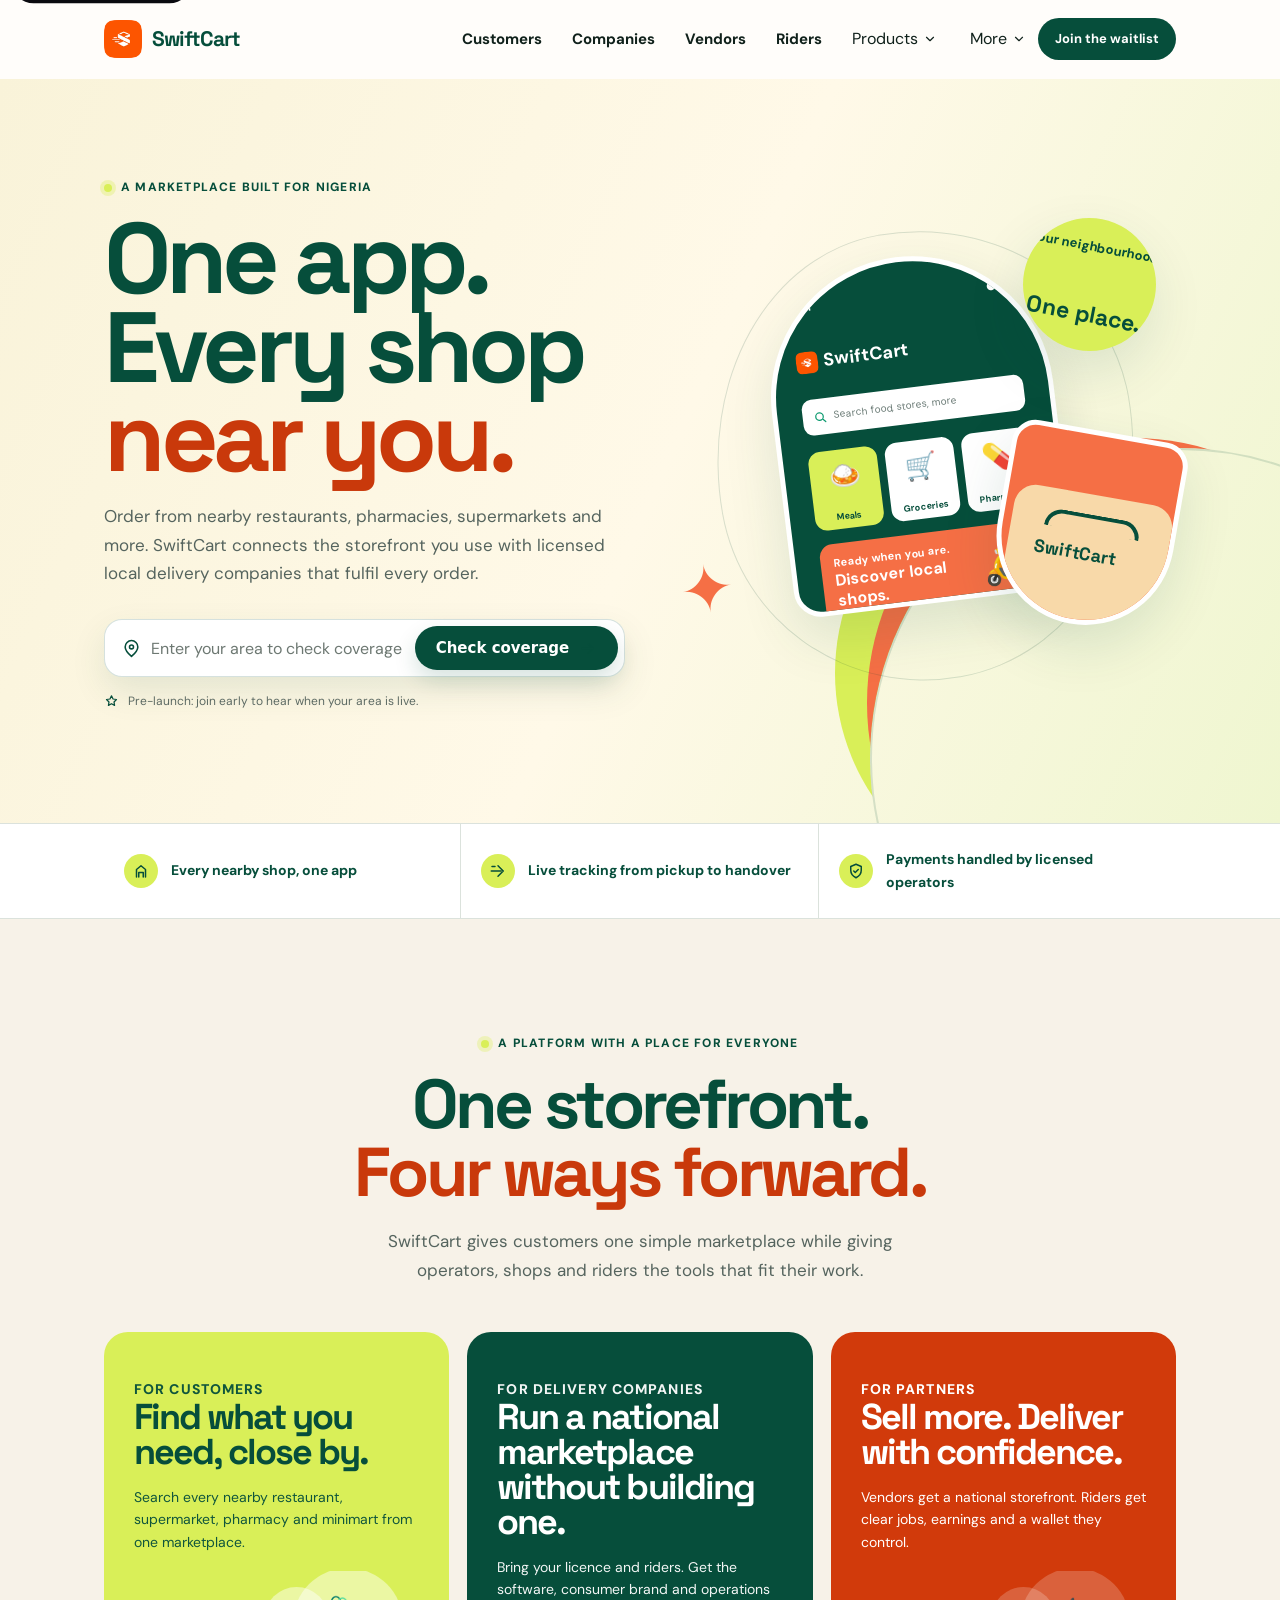
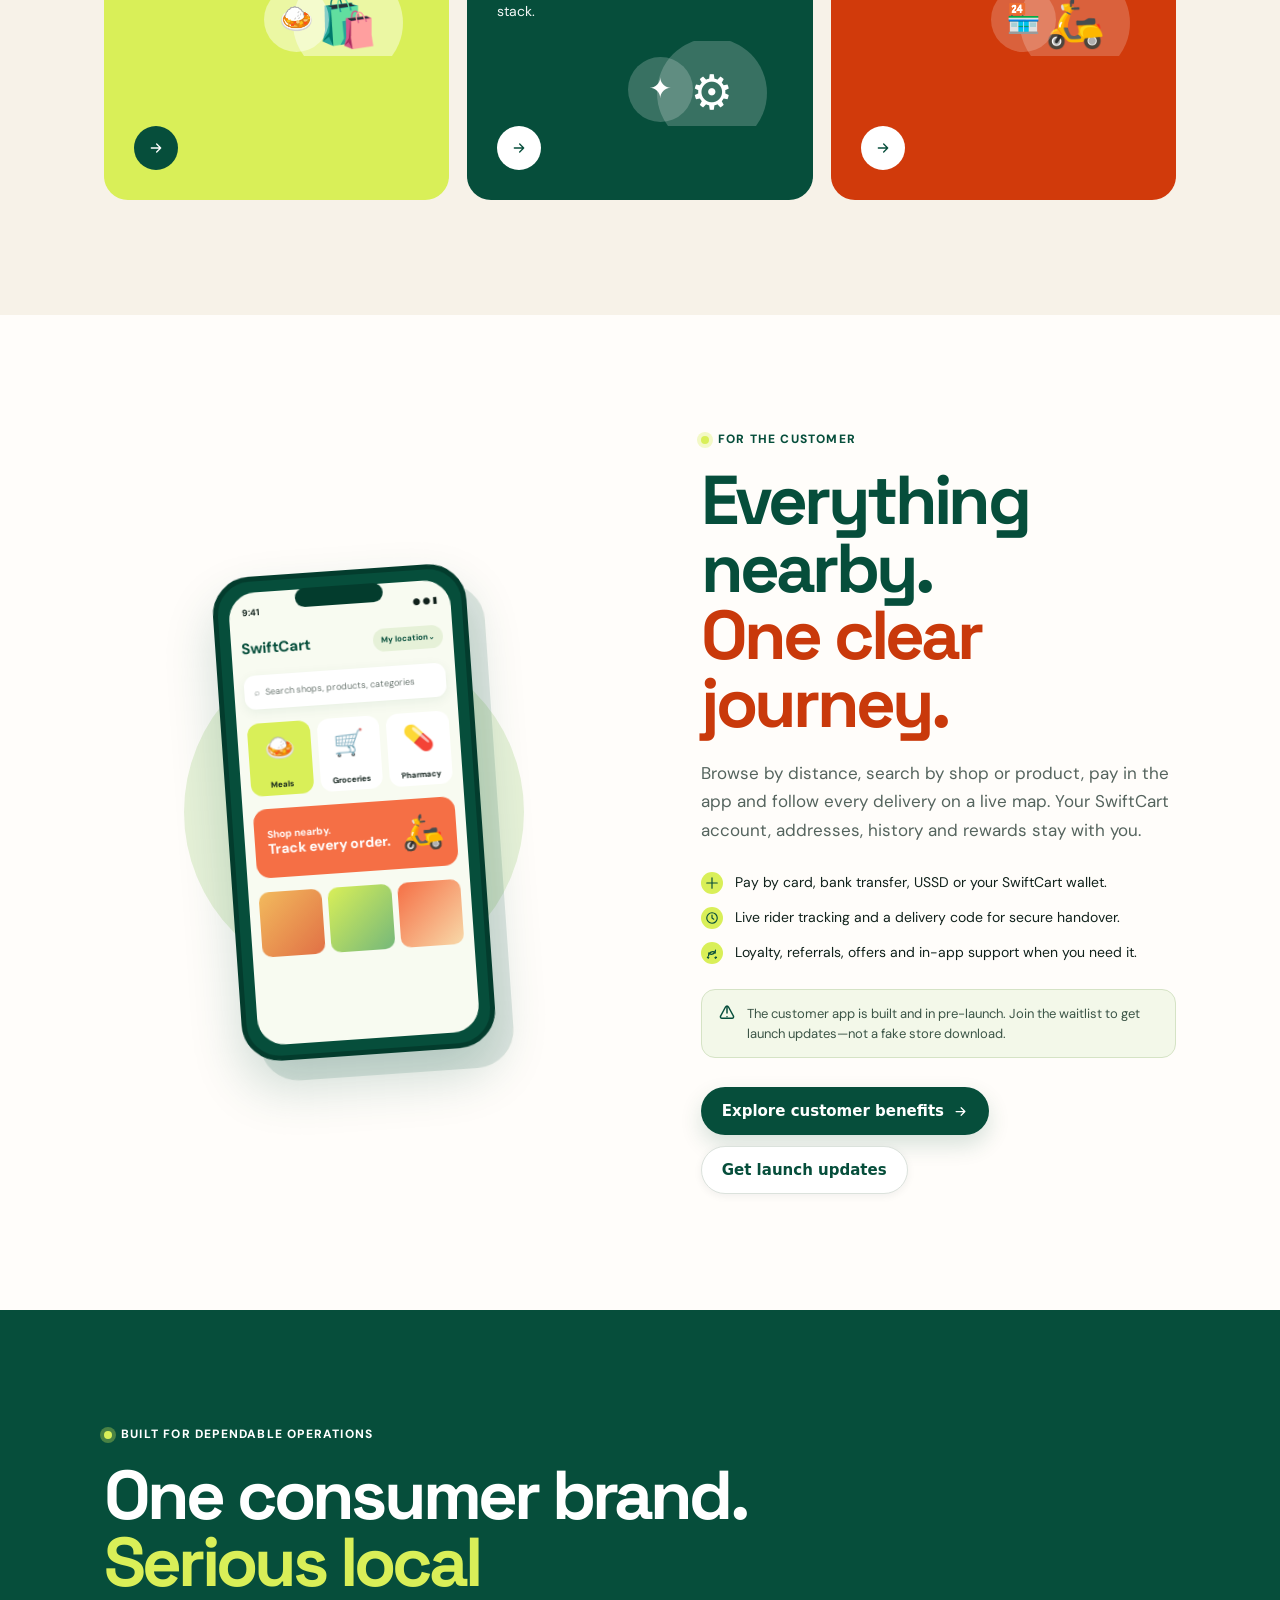
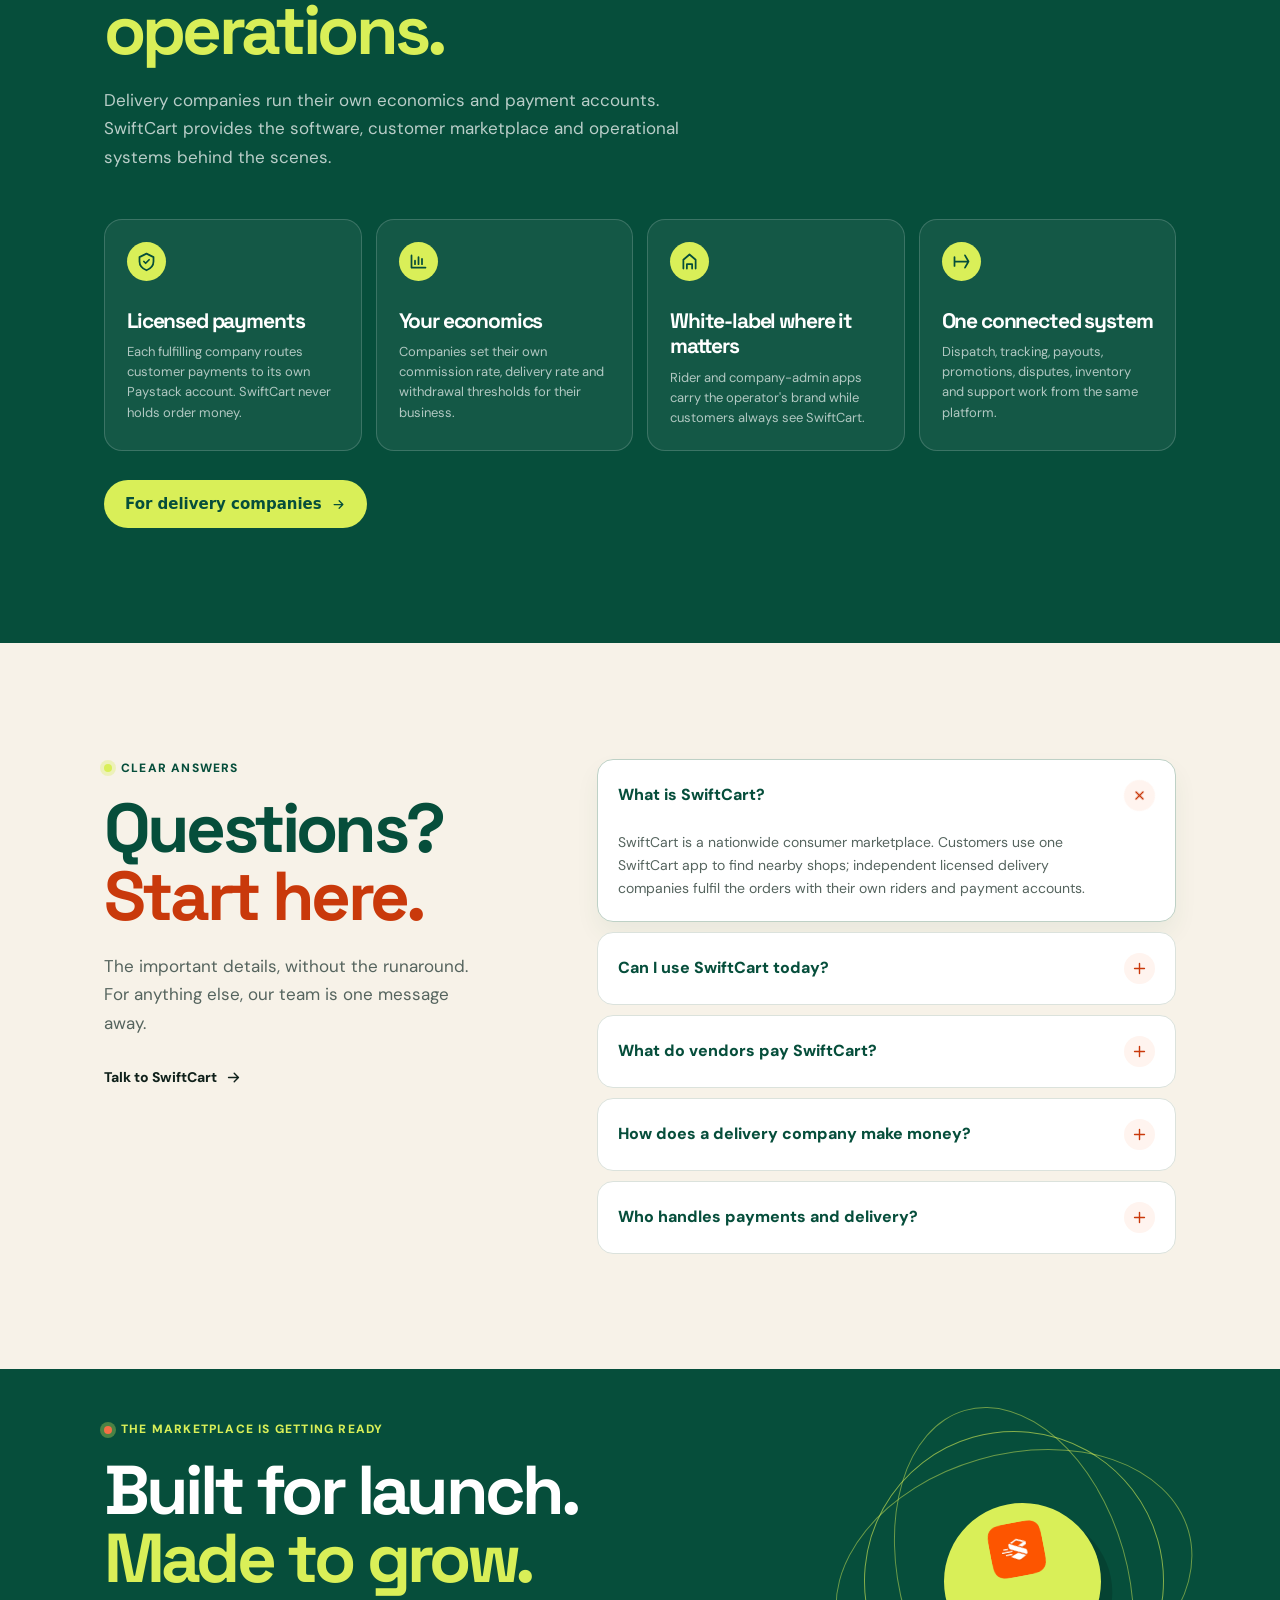
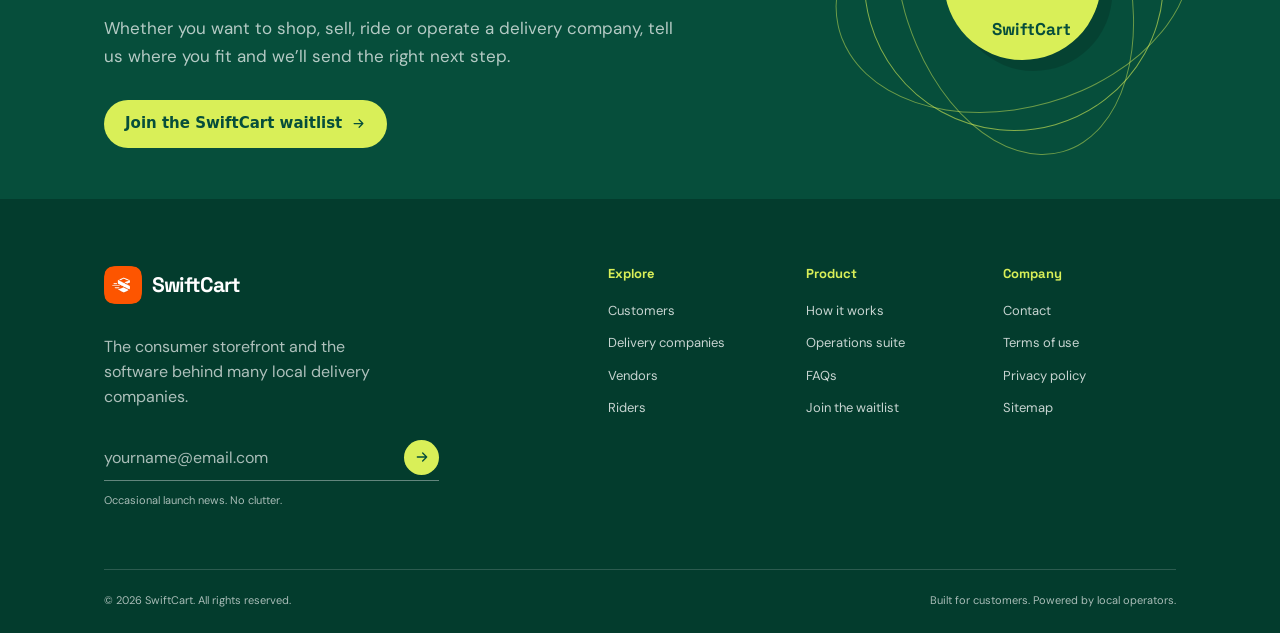
==== commit 4eb27346: "Use real SwiftCart logo everywhere; unify legal pages; full WCAG AA pass Logo: - Replaced the placeh" ====
--- a/index.html
+++ b/index.html
@@ -29,7 +29,7 @@
   <a class="skip-link" href="#main">Skip to main content</a>
   <header class="site-header marketing-header" data-header>
     <div class="container nav-shell">
-      <a class="brand sc-brand" href="index.html" aria-label="SwiftCart home"><span class="sc-brand-mark" aria-hidden="true"><svg viewBox="0 0 24 24"><path d="m12 2 2.1 6.2L20 10l-5.9 1.8L12 18l-2.1-6.2L4 10l5.9-1.8L12 2Z"/></svg></span><span class="brand-name">SwiftCart</span></a>
+      <a class="brand sc-brand" href="index.html" aria-label="SwiftCart home"><img class="sc-brand-mark" src="/assets/images/brand/logo.png" alt="" aria-hidden="true" width="38" height="38"><span class="brand-name">SwiftCart</span></a>
       <nav class="desktop-nav" aria-label="Primary navigation">
         <a href="customers.html">Customers</a><a href="companies.html">Companies</a><a href="vendors.html">Vendors</a><a href="riders.html">Riders</a>
         <div class="nav-drop" data-dropdown><button class="nav-drop__button" type="button" aria-expanded="false">Products <svg class="icon" viewBox="0 0 24 24"><path d="m6 9 6 6 6-6"/></svg></button><div class="nav-flyout"><a href="customers.html">Customer marketplace<span>Browse, pay, track and earn rewards.</span></a><a href="vendors.html">Vendor tools<span>Orders, inventory and promotions.</span></a><a href="riders.html">Rider app<span>Jobs, earnings and withdrawals.</span></a><a href="companies.html">Company operations<span>White-label rider and admin software.</span></a></div></div>
@@ -40,13 +40,13 @@
     <nav class="mobile-menu" id="mobile-menu" aria-label="Mobile navigation" data-mobile-menu><a href="customers.html">Customers</a><a href="companies.html">Companies</a><a href="vendors.html">Vendors</a><a href="riders.html">Riders</a><a href="#faqs">FAQs</a><a href="contact.html">Contact</a><a class="button button--primary" href="contact.html#waitlist">Join the waitlist</a></nav>
   </header>
   <main id="main">
-    <section class="hero" aria-labelledby="hero-title"><div class="container hero-grid"><div class="hero-copy reveal"><p class="eyebrow">A marketplace built for Nigeria</p><h1 id="hero-title">One app.<br>Every shop <span>near you.</span></h1><p class="lede">Order from nearby restaurants, pharmacies, supermarkets and more. SwiftCart connects the storefront you use with licensed local delivery companies that fulfil every order.</p><form class="coverage-form" data-coverage-form><label for="area"><svg class="icon" viewBox="0 0 24 24"><path d="M20 10c0 5-8 12-8 12S4 15 4 10a8 8 0 1 1 16 0Z"/><circle cx="12" cy="10" r="2.5"/></svg><span class="sr-only">Enter your delivery area</span><input id="area" name="area" autocomplete="address-level2" placeholder="Enter your area to check coverage" required></label><button class="button button--primary" type="submit">Check coverage <svg class="icon" viewBox="0 0 24 24"><path d="M5 12h14M13 6l6 6-6 6"/></svg></button></form><p class="hero-note"><svg class="icon" viewBox="0 0 24 24"><path d="m12 3 2.5 5 5.5.8-4 3.9.9 5.5-4.9-2.6-4.9 2.6.9-5.5-4-3.9 5.5-.8L12 3Z"/></svg>Pre-launch: join early to hear when your area is live.</p></div><div class="hero-art reveal" data-delay="1" aria-label="SwiftCart customer app concept"><div class="hero-art__ring" aria-hidden="true"></div><div class="hero-art__card hero-art__card--main"><div class="hero-ui__top"><span>9:41</span><span>●●◖</span></div><div class="hero-ui__logo"><i>✦</i> SwiftCart</div><div class="hero-ui__search"><svg class="icon" viewBox="0 0 24 24"><circle cx="11" cy="11" r="6"/><path d="m16 16 4 4"/></svg> Search food, stores, more</div><div class="hero-ui__cards"><span>🍛<small>Meals</small></span><span>🛒<small>Groceries</small></span><span>💊<small>Pharmacy</small></span></div><div class="hero-ui__banner"><div>Ready when you are.<br><strong>Discover local shops.</strong></div><span>🛵</span></div></div><div class="hero-art__card hero-art__card--small"><div class="hero-art__package" aria-hidden="true"></div></div><div class="hero-art__card hero-art__card--tag">Your neighbourhood.<strong>One place.</strong></div><div class="hero-art__sticker" aria-hidden="true">✦</div></div></div></section>
+    <section class="hero" aria-labelledby="hero-title"><div class="container hero-grid"><div class="hero-copy reveal"><p class="eyebrow">A marketplace built for Nigeria</p><h1 id="hero-title">One app.<br>Every shop <span>near you.</span></h1><p class="lede">Order from nearby restaurants, pharmacies, supermarkets and more. SwiftCart connects the storefront you use with licensed local delivery companies that fulfil every order.</p><form class="coverage-form" data-coverage-form><label for="area"><svg class="icon" viewBox="0 0 24 24"><path d="M20 10c0 5-8 12-8 12S4 15 4 10a8 8 0 1 1 16 0Z"/><circle cx="12" cy="10" r="2.5"/></svg><span class="sr-only">Enter your delivery area</span><input id="area" name="area" autocomplete="address-level2" placeholder="Enter your area to check coverage" required></label><button class="button button--primary" type="submit">Check coverage <svg class="icon" viewBox="0 0 24 24"><path d="M5 12h14M13 6l6 6-6 6"/></svg></button></form><p class="hero-note"><svg class="icon" viewBox="0 0 24 24"><path d="m12 3 2.5 5 5.5.8-4 3.9.9 5.5-4.9-2.6-4.9 2.6.9-5.5-4-3.9 5.5-.8L12 3Z"/></svg>Pre-launch: join early to hear when your area is live.</p></div><div class="hero-art reveal" data-delay="1" aria-hidden="true"><div class="hero-art__ring" aria-hidden="true"></div><div class="hero-art__card hero-art__card--main"><div class="hero-ui__top"><span>9:41</span><span>●●◖</span></div><div class="hero-ui__logo"><img src="/assets/images/brand/logo.png" alt="" width="22" height="22"> SwiftCart</div><div class="hero-ui__search"><svg class="icon" viewBox="0 0 24 24"><circle cx="11" cy="11" r="6"/><path d="m16 16 4 4"/></svg> Search food, stores, more</div><div class="hero-ui__cards"><span>🍛<small>Meals</small></span><span>🛒<small>Groceries</small></span><span>💊<small>Pharmacy</small></span></div><div class="hero-ui__banner"><div>Ready when you are.<br><strong>Discover local shops.</strong></div><span>🛵</span></div></div><div class="hero-art__card hero-art__card--small"><div class="hero-art__package" aria-hidden="true"></div></div><div class="hero-art__card hero-art__card--tag">Your neighbourhood.<strong>One place.</strong></div><div class="hero-art__sticker" aria-hidden="true">✦</div></div></div></section>
     <section class="trustbar" aria-label="What SwiftCart offers"><div class="container trustbar__inner"><div class="trustbar__item"><svg class="icon" viewBox="0 0 24 24"><path d="M6 20V10l6-5 6 5v10M9 20v-6h6v6"/></svg>Every nearby shop, one app</div><div class="trustbar__item"><svg class="icon" viewBox="0 0 24 24"><path d="M3 12h13M12 5l7 7-7 7M4 6h4"/></svg>Live tracking from pickup to handover</div><div class="trustbar__item"><svg class="icon" viewBox="0 0 24 24"><path d="m12 3 7 3v5c0 5-3 8-7 10-4-2-7-5-7-10V6l7-3Z"/><path d="m9 12 2 2 4-4"/></svg>Payments handled by licensed operators</div></div></section>
     <section class="section route-section" aria-labelledby="routes-title"><div class="container"><div class="section-head section-head--center reveal"><p class="eyebrow">A platform with a place for everyone</p><h2 class="display" id="routes-title">One storefront.<br><em>Four ways forward.</em></h2><p class="lede">SwiftCart gives customers one simple marketplace while giving operators, shops and riders the tools that fit their work.</p></div><div class="route-grid"><a class="route-card route-card--customer reveal" href="customers.html"><p class="route-card__eyebrow">For customers</p><h3>Find what you need, close by.</h3><p>Search every nearby restaurant, supermarket, pharmacy and minimart from one marketplace.</p><span class="route-card__visual" aria-hidden="true"><span>🛍️</span><span>🍛</span></span><span class="route-card__arrow"><svg class="icon" viewBox="0 0 24 24"><path d="M5 12h14M13 6l6 6-6 6"/></svg></span></a><a class="route-card route-card--company reveal" data-delay="1" href="companies.html"><p class="route-card__eyebrow">For delivery companies</p><h3>Run a national marketplace without building one.</h3><p>Bring your licence and riders. Get the software, consumer brand and operations stack.</p><span class="route-card__visual" aria-hidden="true"><span>⚙</span><span>✦</span></span><span class="route-card__arrow"><svg class="icon" viewBox="0 0 24 24"><path d="M5 12h14M13 6l6 6-6 6"/></svg></span></a><a class="route-card route-card--partners reveal" data-delay="2" href="vendors.html"><p class="route-card__eyebrow">For partners</p><h3>Sell more. Deliver with confidence.</h3><p>Vendors get a national storefront. Riders get clear jobs, earnings and a wallet they control.</p><span class="route-card__visual" aria-hidden="true"><span>🛵</span><span>🏪</span></span><span class="route-card__arrow"><svg class="icon" viewBox="0 0 24 24"><path d="M5 12h14M13 6l6 6-6 6"/></svg></span></a></div></div></section>
-    <section class="section" aria-labelledby="customer-title"><div class="container product-grid"><div class="app-preview reveal" aria-label="SwiftCart marketplace app preview"><div class="app-device"><div class="app-device__notch"></div><div class="app-screen"><div class="app-status"><span>9:41</span><span>● ● ▮</span></div><div class="app-top"><strong>SwiftCart</strong><span>My location⌄</span></div><div class="app-search">⌕ &nbsp; Search shops, products, categories</div><div class="app-categories"><span>🍛<small>Meals</small></span><span>🛒<small>Groceries</small></span><span>💊<small>Pharmacy</small></span></div><div class="app-banner"><span>Shop nearby.<br><strong>Track every order.</strong></span><b>🛵</b></div><div class="app-stores"><span></span><span></span><span></span></div></div></div></div><div class="reveal" data-delay="1"><p class="eyebrow">For the customer</p><h2 class="display" id="customer-title">Everything nearby.<br><em>One clear journey.</em></h2><p class="lede">Browse by distance, search by shop or product, pay in the app and follow every delivery on a live map. Your SwiftCart account, addresses, history and rewards stay with you.</p><ul class="capability-list"><li><svg class="icon" viewBox="0 0 24 24"><path d="M3 12h18M12 3v18"/></svg>Pay by card, bank transfer, USSD or your SwiftCart wallet.</li><li><svg class="icon" viewBox="0 0 24 24"><path d="M12 21a9 9 0 1 0 0-18 9 9 0 0 0 0 18Z"/><path d="M12 7v5l3 2"/></svg>Live rider tracking and a delivery code for secure handover.</li><li><svg class="icon" viewBox="0 0 24 24"><path d="M5 18.5 3.5 20l1.5 1.5L6.5 20M18.5 18.5l1.5 1.5-1.5 1.5-1.5-1.5"/><path d="M6 17a7 7 0 0 1 12-5M18 7a7 7 0 0 1-12 5"/></svg>Loyalty, referrals, offers and in-app support when you need it.</li></ul><div class="launch-note"><svg class="icon" viewBox="0 0 24 24"><path d="M12 3v9M12 17h.01"/><path d="M10 4 3.5 16a2 2 0 0 0 1.8 3h13.4a2 2 0 0 0 1.8-3L14 4a2.3 2.3 0 0 0-4 0Z"/></svg><span>The customer app is built and in pre-launch. Join the waitlist to get launch updates—not a fake store download.</span></div><div class="page-hero__actions"><a class="button button--primary" href="customers.html">Explore customer benefits <svg class="icon" viewBox="0 0 24 24"><path d="M5 12h14M13 6l6 6-6 6"/></svg></a><a class="button button--secondary" href="contact.html#waitlist">Get launch updates</a></div></div></div></section>
+    <section class="section" aria-labelledby="customer-title"><div class="container product-grid"><div class="app-preview reveal" aria-hidden="true"><div class="app-device"><div class="app-device__notch"></div><div class="app-screen"><div class="app-status"><span>9:41</span><span>● ● ▮</span></div><div class="app-top"><strong>SwiftCart</strong><span>My location⌄</span></div><div class="app-search">⌕ &nbsp; Search shops, products, categories</div><div class="app-categories"><span>🍛<small>Meals</small></span><span>🛒<small>Groceries</small></span><span>💊<small>Pharmacy</small></span></div><div class="app-banner"><span>Shop nearby.<br><strong>Track every order.</strong></span><b>🛵</b></div><div class="app-stores"><span></span><span></span><span></span></div></div></div></div><div class="reveal" data-delay="1"><p class="eyebrow">For the customer</p><h2 class="display" id="customer-title">Everything nearby.<br><em>One clear journey.</em></h2><p class="lede">Browse by distance, search by shop or product, pay in the app and follow every delivery on a live map. Your SwiftCart account, addresses, history and rewards stay with you.</p><ul class="capability-list"><li><svg class="icon" viewBox="0 0 24 24"><path d="M3 12h18M12 3v18"/></svg>Pay by card, bank transfer, USSD or your SwiftCart wallet.</li><li><svg class="icon" viewBox="0 0 24 24"><path d="M12 21a9 9 0 1 0 0-18 9 9 0 0 0 0 18Z"/><path d="M12 7v5l3 2"/></svg>Live rider tracking and a delivery code for secure handover.</li><li><svg class="icon" viewBox="0 0 24 24"><path d="M5 18.5 3.5 20l1.5 1.5L6.5 20M18.5 18.5l1.5 1.5-1.5 1.5-1.5-1.5"/><path d="M6 17a7 7 0 0 1 12-5M18 7a7 7 0 0 1-12 5"/></svg>Loyalty, referrals, offers and in-app support when you need it.</li></ul><div class="launch-note"><svg class="icon" viewBox="0 0 24 24"><path d="M12 3v9M12 17h.01"/><path d="M10 4 3.5 16a2 2 0 0 0 1.8 3h13.4a2 2 0 0 0 1.8-3L14 4a2.3 2.3 0 0 0-4 0Z"/></svg><span>The customer app is built and in pre-launch. Join the waitlist to get launch updates—not a fake store download.</span></div><div class="page-hero__actions"><a class="button button--primary" href="customers.html">Explore customer benefits <svg class="icon" viewBox="0 0 24 24"><path d="M5 12h14M13 6l6 6-6 6"/></svg></a><a class="button button--secondary" href="contact.html#waitlist">Get launch updates</a></div></div></div></section>
     <section class="section quality-section" aria-labelledby="company-title"><div class="container"><div class="section-head reveal"><p class="eyebrow">Built for dependable operations</p><h2 class="display" id="company-title">One consumer brand.<br><em>Serious local operations.</em></h2><p class="lede">Delivery companies run their own economics and payment accounts. SwiftCart provides the software, customer marketplace and operational systems behind the scenes.</p></div><div class="quality-grid"><article class="quality-card reveal"><svg class="icon" viewBox="0 0 24 24"><path d="M12 3 4 7v5c0 5 3.5 8.2 8 10 4.5-1.8 8-5 8-10V7l-8-4Z"/><path d="m9 12 2 2 4-4"/></svg><h3>Licensed payments</h3><p>Each fulfilling company routes customer payments to its own Paystack account. SwiftCart never holds order money.</p></article><article class="quality-card reveal" data-delay="1"><svg class="icon" viewBox="0 0 24 24"><path d="M4 19V5m0 14h16M8 15v-4m4 4V7m4 8v-6"/></svg><h3>Your economics</h3><p>Companies set their own commission rate, delivery rate and withdrawal thresholds for their business.</p></article><article class="quality-card reveal" data-delay="2"><svg class="icon" viewBox="0 0 24 24"><path d="M5 20V10l7-6 7 6v10M9 20v-5h6v5"/></svg><h3>White-label where it matters</h3><p>Rider and company-admin apps carry the operator's brand while customers always see SwiftCart.</p></article><article class="quality-card reveal" data-delay="3"><svg class="icon" viewBox="0 0 24 24"><path d="M4 17V7m0 5h16M16 5l4 7-4 7"/></svg><h3>One connected system</h3><p>Dispatch, tracking, payouts, promotions, disputes, inventory and support work from the same platform.</p></article></div><p class="page-hero__actions"><a class="button button--lime" href="companies.html">For delivery companies <svg class="icon" viewBox="0 0 24 24"><path d="M5 12h14M13 6l6 6-6 6"/></svg></a></p></div></section>
     <section class="section faq-section" id="faqs" aria-labelledby="faq-title"><div class="container faq-grid"><div class="faq-intro reveal"><p class="eyebrow">Clear answers</p><h2 class="display" id="faq-title">Questions?<br><em>Start here.</em></h2><p class="lede">The important details, without the runaround. For anything else, our team is one message away.</p><p class="page-hero__actions"><a class="text-link" href="contact.html">Talk to SwiftCart <svg class="icon" viewBox="0 0 24 24"><path d="M5 12h14M13 6l6 6-6 6"/></svg></a></p></div><div class="faq-list reveal" data-delay="1" data-faq-list><details open><summary>What is SwiftCart?<svg class="icon" viewBox="0 0 24 24"><path d="M12 5v14M5 12h14"/></svg></summary><p>SwiftCart is a nationwide consumer marketplace. Customers use one SwiftCart app to find nearby shops; independent licensed delivery companies fulfil the orders with their own riders and payment accounts.</p></details><details><summary>Can I use SwiftCart today?<svg class="icon" viewBox="0 0 24 24"><path d="M12 5v14M5 12h14"/></svg></summary><p>The product is built and in pre-launch. Coverage will grow as licensed delivery companies join, so the best way to stay informed is to join the waitlist.</p></details><details><summary>What do vendors pay SwiftCart?<svg class="icon" viewBox="0 0 24 24"><path d="M12 5v14M5 12h14"/></svg></summary><p>Nothing. Vendors keep the full subtotal of what they sell. A delivery company may agree separate terms with its vendors, but SwiftCart does not charge vendor subscriptions or platform commission.</p></details><details><summary>How does a delivery company make money?<svg class="icon" viewBox="0 0 24 24"><path d="M12 5v14M5 12h14"/></svg></summary><p>The company keeps 100% of the commission it sets on deliveries. It pays SwiftCart a separate fixed monthly or yearly software subscription—never a percentage of order revenue.</p></details><details><summary>Who handles payments and delivery?<svg class="icon" viewBox="0 0 24 24"><path d="M12 5v14M5 12h14"/></svg></summary><p>The fulfilling licensed delivery company handles customer payments through its own Paystack account, dispatches its riders, and settles vendor and rider balances. SwiftCart supplies the consumer brand and software platform.</p></details></div></div></section>
-    <section class="waitlist-band" id="waitlist" aria-labelledby="waitlist-title"><div class="container waitlist-grid"><div class="reveal"><p class="eyebrow">The marketplace is getting ready</p><h2 class="display" id="waitlist-title">Built for launch.<br><em>Made to grow.</em></h2><p class="lede">Whether you want to shop, sell, ride or operate a delivery company, tell us where you fit and we’ll send the right next step.</p><p class="page-hero__actions"><a class="button button--lime" href="contact.html#waitlist">Join the SwiftCart waitlist <svg class="icon" viewBox="0 0 24 24"><path d="M5 12h14M13 6l6 6-6 6"/></svg></a></p></div><div class="waitlist-art" aria-hidden="true"><div class="waitlist-orbit"></div><div class="waitlist-mark">✦<span>SwiftCart</span></div></div></div></section>
+    <section class="waitlist-band" id="waitlist" aria-labelledby="waitlist-title"><div class="container waitlist-grid"><div class="reveal"><p class="eyebrow">The marketplace is getting ready</p><h2 class="display" id="waitlist-title">Built for launch.<br><em>Made to grow.</em></h2><p class="lede">Whether you want to shop, sell, ride or operate a delivery company, tell us where you fit and we’ll send the right next step.</p><p class="page-hero__actions"><a class="button button--lime" href="contact.html#waitlist">Join the SwiftCart waitlist <svg class="icon" viewBox="0 0 24 24"><path d="M5 12h14M13 6l6 6-6 6"/></svg></a></p></div><div class="waitlist-art" aria-hidden="true"><div class="waitlist-orbit"></div><div class="waitlist-mark"><img src="/assets/images/brand/logo.png" alt="" width="54" height="54"><span>SwiftCart</span></div></div></div></section>
   </main>
-  <footer class="marketing-footer"><div class="container"><div class="footer-top"><div><a class="brand sc-brand" href="index.html"><span class="sc-brand-mark" aria-hidden="true"><svg viewBox="0 0 24 24"><path d="m12 2 2.1 6.2L20 10l-5.9 1.8L12 18l-2.1-6.2L4 10l5.9-1.8L12 2Z"/></svg></span><span class="brand-name">SwiftCart</span></a><p class="footer-tagline">The consumer storefront and the software behind many local delivery companies.</p><form class="footer-signup" data-newsletter-form><label class="sr-only" for="newsletter">Email address</label><input id="newsletter" type="email" placeholder="yourname@email.com" required><button type="submit" aria-label="Get SwiftCart updates"><svg class="icon" viewBox="0 0 24 24"><path d="M5 12h14M13 6l6 6-6 6"/></svg></button></form><small class="footer-footnote" data-newsletter-message>Occasional launch news. No clutter.</small></div><div class="footer-links"><div><h3>Explore</h3><a href="customers.html">Customers</a><a href="companies.html">Delivery companies</a><a href="vendors.html">Vendors</a><a href="riders.html">Riders</a></div><div><h3>Product</h3><a href="customers.html#how-it-works">How it works</a><a href="companies.html#operations">Operations suite</a><a href="#faqs">FAQs</a><a href="contact.html#waitlist">Join the waitlist</a></div><div><h3>Company</h3><a href="contact.html">Contact</a><a href="terms.html">Terms of use</a><a href="privacy.html">Privacy policy</a><a href="sitemap.xml">Sitemap</a></div></div></div><div class="footer-bottom"><span>© <span id="footer-year">2026</span> SwiftCart. All rights reserved.</span><span>Built for customers. Powered by local operators.</span></div></div></footer><div class="toast" data-toast role="status" aria-live="polite"></div>
+  <footer class="marketing-footer"><div class="container"><div class="footer-top"><div><a class="brand sc-brand" href="index.html"><img class="sc-brand-mark" src="/assets/images/brand/logo.png" alt="" aria-hidden="true" width="38" height="38"><span class="brand-name">SwiftCart</span></a><p class="footer-tagline">The consumer storefront and the software behind many local delivery companies.</p><form class="footer-signup" data-newsletter-form><label class="sr-only" for="newsletter">Email address</label><input id="newsletter" type="email" placeholder="yourname@email.com" required><button type="submit" aria-label="Get SwiftCart updates"><svg class="icon" viewBox="0 0 24 24"><path d="M5 12h14M13 6l6 6-6 6"/></svg></button></form><small class="footer-footnote" data-newsletter-message>Occasional launch news. No clutter.</small></div><div class="footer-links"><div><h3>Explore</h3><a href="customers.html">Customers</a><a href="companies.html">Delivery companies</a><a href="vendors.html">Vendors</a><a href="riders.html">Riders</a></div><div><h3>Product</h3><a href="customers.html#how-it-works">How it works</a><a href="companies.html#operations">Operations suite</a><a href="#faqs">FAQs</a><a href="contact.html#waitlist">Join the waitlist</a></div><div><h3>Company</h3><a href="contact.html">Contact</a><a href="terms.html">Terms of use</a><a href="privacy.html">Privacy policy</a><a href="sitemap.xml">Sitemap</a></div></div></div><div class="footer-bottom"><span>© <span id="footer-year">2026</span> SwiftCart. All rights reserved.</span><span>Built for customers. Powered by local operators.</span></div></div></footer><div class="toast" data-toast role="status" aria-live="polite"></div>
 </body></html>
--- a/css/pages/home.css
+++ b/css/pages/home.css
@@ -13,11 +13,11 @@
                              #7a8780 / #74857f / #7f8c85 greys were 3.5-3.9:1. */
 .sc-page{background:var(--sc-paper);color:var(--sc-ink);font-family:"DM Sans","Satoshi",system-ui,-apple-system,BlinkMacSystemFont,"Segoe UI",sans-serif;overflow-x:hidden}.sc-page h1,.sc-page h2,.sc-page h3,.sc-page h4,.sc-page .brand-name{font-family:"Space Grotesk","Clash Display","Satoshi",system-ui,sans-serif;letter-spacing:-.055em}.sc-page .container{width:min(1180px,calc(100% - 48px));margin-inline:auto}.sc-page a{color:inherit}.sc-page .skip-link:focus{top:10px;left:10px}.sr-only{position:absolute;width:1px;height:1px;padding:0;margin:-1px;overflow:hidden;clip:rect(0,0,0,0);white-space:nowrap;border:0}.icon{width:1em;height:1em;fill:none;stroke:currentColor;stroke-width:2;stroke-linecap:round;stroke-linejoin:round;vertical-align:-.14em}.icon--fill{fill:currentColor;stroke:none}
 /* Header and navigation */
-.marketing-header{position:sticky;top:0;z-index:60;background:rgba(255,253,250,.9)!important;border-bottom:1px solid transparent!important;backdrop-filter:blur(18px);-webkit-backdrop-filter:blur(18px);transition:box-shadow .2s,border-color .2s}.marketing-header.is-scrolled{border-color:var(--sc-line)!important;box-shadow:0 7px 22px rgba(6,78,59,.07)}.marketing-header .nav-shell{min-height:78px;gap:22px}.sc-brand{gap:10px;text-decoration:none}.sc-brand .brand-name{color:var(--sc-forest)!important;font-size:21px;font-weight:700}.sc-brand-mark{display:grid;place-items:center;width:38px;height:38px;border-radius:13px 13px 13px 4px;color:var(--sc-forest);background:var(--sc-lime);box-shadow:4px 4px 0 rgba(6,78,59,.12)}.sc-brand-mark svg{width:21px;height:21px;fill:currentColor}.marketing-header .desktop-nav{gap:26px;margin-left:auto}.marketing-header .desktop-nav a,.nav-drop__button{display:inline-flex;align-items:center;gap:5px;padding:9px 2px;border:0;color:var(--sc-ink)!important;background:transparent;font:600 14px/1 inherit;white-space:nowrap;text-decoration:none;cursor:pointer}.marketing-header .desktop-nav a:hover,.nav-drop__button:hover{color:var(--sc-forest)!important}.nav-drop{position:relative}.nav-drop__button .icon{width:14px;height:14px;transition:transform .2s}.nav-drop__button[aria-expanded="true"] .icon{transform:rotate(180deg)}.nav-flyout{position:absolute;top:calc(100% + 12px);right:-16px;display:grid;min-width:230px;padding:9px;border:1px solid var(--sc-line);border-radius:16px;background:#fff;box-shadow:var(--sc-shadow);opacity:0;visibility:hidden;transform:translateY(-7px);transition:.18s ease}.nav-drop.is-open .nav-flyout{opacity:1;visibility:visible;transform:translateY(0)}.nav-flyout a{display:grid;gap:3px;padding:11px 12px;border-radius:10px;font-size:13px;font-weight:700;text-decoration:none}.nav-flyout a span{color:var(--sc-muted);font-size:11px;font-weight:400}.nav-flyout a:hover{background:var(--sc-sand)}.marketing-header .nav-actions{gap:10px;margin-left:7px}.nav-cta{display:inline-flex;align-items:center;justify-content:center;min-height:42px;padding:0 17px;border-radius:999px;color:#fff!important;background:var(--sc-forest);font-size:13px;font-weight:700;text-decoration:none;transition:.2s}.nav-cta:hover{background:var(--sc-forest-2);transform:translateY(-1px)}.menu-button.sc-menu{display:none;border-color:var(--sc-line);background:#fff}.menu-button.sc-menu .bar{background:var(--sc-forest)}.marketing-header .mobile-menu{background:var(--sc-paper);border-color:var(--sc-line)}
+.marketing-header{position:sticky;top:0;z-index:60;background:rgba(255,253,250,.9)!important;border-bottom:1px solid transparent!important;backdrop-filter:blur(18px);-webkit-backdrop-filter:blur(18px);transition:box-shadow .2s,border-color .2s}.marketing-header.is-scrolled{border-color:var(--sc-line)!important;box-shadow:0 7px 22px rgba(6,78,59,.07)}.marketing-header .nav-shell{min-height:78px;gap:22px}.sc-brand{gap:10px;text-decoration:none}.sc-brand .brand-name{color:var(--sc-forest)!important;font-size:21px;font-weight:700}.sc-brand-mark{display:block;width:38px;height:38px;border-radius:10px;object-fit:contain;background:none}.marketing-header .desktop-nav{gap:26px;margin-left:auto}.marketing-header .desktop-nav a,.nav-drop__button{display:inline-flex;align-items:center;gap:5px;padding:9px 2px;border:0;color:var(--sc-ink)!important;background:transparent;font:600 14px/1 inherit;white-space:nowrap;text-decoration:none;cursor:pointer}.marketing-header .desktop-nav a:hover,.nav-drop__button:hover{color:var(--sc-forest)!important}.nav-drop{position:relative}.nav-drop__button .icon{width:14px;height:14px;transition:transform .2s}.nav-drop__button[aria-expanded="true"] .icon{transform:rotate(180deg)}.nav-flyout{position:absolute;top:calc(100% + 12px);right:-16px;display:grid;min-width:230px;padding:9px;border:1px solid var(--sc-line);border-radius:16px;background:#fff;box-shadow:var(--sc-shadow);opacity:0;visibility:hidden;transform:translateY(-7px);transition:.18s ease}.nav-drop.is-open .nav-flyout{opacity:1;visibility:visible;transform:translateY(0)}.nav-flyout a{display:grid;gap:3px;padding:11px 12px;border-radius:10px;font-size:13px;font-weight:700;text-decoration:none}.nav-flyout a span{color:var(--sc-muted);font-size:11px;font-weight:400}.nav-flyout a:hover{background:var(--sc-sand)}.marketing-header .nav-actions{gap:10px;margin-left:7px}.nav-cta{display:inline-flex;align-items:center;justify-content:center;min-height:42px;padding:0 17px;border-radius:999px;color:#fff!important;background:var(--sc-forest);font-size:13px;font-weight:700;text-decoration:none;transition:.2s}.nav-cta:hover{background:var(--sc-forest-2);transform:translateY(-1px)}.menu-button.sc-menu{display:none;border-color:var(--sc-line);background:#fff}.menu-button.sc-menu .bar{background:var(--sc-forest)}.marketing-header .mobile-menu{background:var(--sc-paper);border-color:var(--sc-line)}
 /* Type and component primitives */
 .eyebrow{display:flex;align-items:center;gap:9px;margin:0 0 17px;color:var(--sc-forest);font-size:12px;font-weight:800;letter-spacing:.1em;text-transform:uppercase}.eyebrow::before{content:"";width:8px;height:8px;border-radius:50%;background:var(--sc-lime);box-shadow:0 0 0 4px rgba(217,239,88,.32)}.display{margin:0;color:var(--sc-forest);font-size:clamp(44px,5.4vw,78px);line-height:.98}.display em{color:var(--sc-coral-ink);font-style:normal}.lede{max-width:580px;margin:21px 0 0;color:var(--sc-muted);font-size:17px;line-height:1.68}.section{padding:clamp(78px,9vw,122px) 0}.section-head{max-width:700px}.section-head--center{margin-inline:auto;text-align:center}.section-head--center .eyebrow{justify-content:center}.section-head--center .lede{margin-inline:auto}.button{display:inline-flex;align-items:center;justify-content:center;gap:9px;min-height:48px;padding:0 20px;border:1px solid transparent;border-radius:999px;font:700 14px/1 inherit;text-decoration:none;transition:transform .2s,background .2s,box-shadow .2s;cursor:pointer}.button:hover{transform:translateY(-2px)}.button--primary{color:#fff;background:var(--sc-forest);box-shadow:0 10px 22px rgba(6,78,59,.16)}.button--primary:hover{background:var(--sc-forest-2)}.button--secondary{color:var(--sc-forest);border-color:var(--sc-line);background:#fff}.button--secondary:hover{border-color:var(--sc-forest);background:var(--sc-sand)}.button--lime{color:var(--sc-forest);background:var(--sc-lime)}.button--lime:hover{background:#e4f86f}.text-link{display:inline-flex;align-items:center;gap:8px;color:var(--sc-forest);font-size:14px;font-weight:800;text-decoration:none}.text-link .icon{width:17px;height:17px;transition:transform .2s}.text-link:hover .icon{transform:translate(3px,-3px)}
 /* Homepage hero */
-.hero{position:relative;overflow:hidden;padding:64px 0 76px;background:linear-gradient(114deg,#f9f3d9 0%,#fff9e8 52%,#eff6d0 100%)}.hero::after{content:"";position:absolute;right:-210px;bottom:-245px;width:620px;height:620px;border:2px solid rgba(6,78,59,.14);border-radius:50%;box-shadow:-48px -55px 0 -45px var(--sc-coral),-124px -85px 0 -89px var(--sc-lime)}.hero-grid{position:relative;z-index:1;display:grid;grid-template-columns:minmax(0,1.02fr) minmax(380px,.98fr);align-items:center;gap:50px;min-height:560px}.hero-copy{padding-block:35px}.hero-copy h1{margin:0;color:var(--sc-forest);font-size:clamp(57px,7.8vw,105px);line-height:.89}.hero-copy h1 span{color:var(--sc-coral-ink)}.hero-copy .lede{max-width:545px}.coverage-form{display:flex;align-items:center;gap:10px;max-width:590px;margin-top:31px;padding:6px;border:1px solid rgba(6,78,59,.17);border-radius:18px;background:#fff;box-shadow:0 14px 35px rgba(6,78,59,.1)}.coverage-form label{display:flex;flex:1;align-items:center;gap:10px;min-width:0;padding-left:11px;color:var(--sc-muted)}.coverage-form .icon{width:19px;height:19px;color:var(--sc-forest);flex:0 0 auto}.coverage-form input{width:100%;min-width:0;height:44px;border:0;outline:0;color:var(--sc-ink);background:transparent;font:500 14px inherit}.coverage-form input::placeholder{color:var(--sc-placeholder)}.coverage-form .button{min-height:44px;flex:0 0 auto}.hero-note{display:flex;align-items:center;gap:9px;margin:15px 0 0;color:#5c6a63;font-size:12px}.hero-note .icon{color:var(--sc-forest);width:15px;height:15px}.hero-art{position:relative;min-height:510px}.hero-art__ring{position:absolute;inset:40px 40px 20px;border:1px solid rgba(6,78,59,.15);border-radius:48% 52% 51% 49%/55% 45% 55% 45%;transform:rotate(-10deg)}.hero-art__card{position:absolute;overflow:hidden;box-shadow:var(--sc-shadow)}.hero-art__card--main{top:66px;left:20%;width:283px;height:348px;padding:25px;border:5px solid #fff;border-radius:155px 155px 30px 30px;color:#fff;background:var(--sc-forest);transform:rotate(-7deg)}.hero-art__card--small{right:0;bottom:75px;width:178px;height:195px;border:5px solid #fff;border-radius:27px 27px 100px 100px;background:var(--sc-coral);transform:rotate(10deg)}.hero-art__card--tag{top:28px;right:20px;display:grid;place-items:center;width:133px;height:133px;border-radius:50%;color:var(--sc-forest);background:var(--sc-lime);font-size:13px;font-weight:700;line-height:1.08;text-align:center;transform:rotate(11deg)}.hero-art__card--tag strong{display:block;font:700 23px "Space Grotesk",sans-serif}.hero-ui__top{display:flex;justify-content:space-between;align-items:center;font-size:11px;font-weight:700}.hero-ui__logo{display:flex;align-items:center;gap:6px;margin-top:31px;font-size:18px;font-weight:700}.hero-ui__logo i{display:grid;place-items:center;width:24px;height:24px;border-radius:8px;color:var(--sc-forest);background:var(--sc-lime);font-style:normal}.hero-ui__search{display:flex;align-items:center;gap:6px;margin-top:22px;padding:10px;border-radius:10px;color:#6a7a75;background:#fff;font-size:10px}.hero-ui__search .icon{color:#0e9b70;width:15px;height:15px}.hero-ui__cards{display:flex;gap:8px;margin-top:17px}.hero-ui__cards span{display:grid;place-items:center;width:72px;height:79px;border-radius:12px;color:var(--sc-forest);background:#fff;font-size:26px}.hero-ui__cards span:first-child{background:var(--sc-lime)}.hero-ui__cards small{display:block;margin-top:2px;font-size:9px;font-weight:700}.hero-ui__banner{display:flex;justify-content:space-between;align-items:center;margin-top:14px;padding:13px;border-radius:13px;background:var(--sc-coral);font-size:11px;font-weight:700;line-height:1.24}.hero-ui__banner strong{font-size:16px}.hero-ui__banner span{font-size:39px}.hero-art__sticker{position:absolute;left:1%;bottom:56px;color:var(--sc-coral);font-size:65px;transform:rotate(-9deg)}.hero-art__package{position:absolute;inset:auto 0 0 auto;width:160px;height:126px;border-radius:22px 22px 70px 22px;background:#f8d9a9}.hero-art__package::before{content:"";position:absolute;top:20px;left:33px;width:96px;height:18px;border:4px solid var(--sc-forest);border-bottom:0;border-radius:30px 30px 0 0}.hero-art__package::after{content:"SwiftCart";position:absolute;top:48px;left:27px;color:var(--sc-forest);font:700 18px "Space Grotesk",sans-serif}
+.hero{position:relative;overflow:hidden;padding:64px 0 76px;background:linear-gradient(114deg,#f9f3d9 0%,#fff9e8 52%,#eff6d0 100%)}.hero::after{content:"";position:absolute;right:-210px;bottom:-245px;width:620px;height:620px;border:2px solid rgba(6,78,59,.14);border-radius:50%;box-shadow:-48px -55px 0 -45px var(--sc-coral),-124px -85px 0 -89px var(--sc-lime)}.hero-grid{position:relative;z-index:1;display:grid;grid-template-columns:minmax(0,1.02fr) minmax(380px,.98fr);align-items:center;gap:50px;min-height:560px}.hero-copy{padding-block:35px}.hero-copy h1{margin:0;color:var(--sc-forest);font-size:clamp(57px,7.8vw,105px);line-height:.89}.hero-copy h1 span{color:var(--sc-coral-ink)}.hero-copy .lede{max-width:545px}.coverage-form{display:flex;align-items:center;gap:10px;max-width:590px;margin-top:31px;padding:6px;border:1px solid rgba(6,78,59,.17);border-radius:18px;background:#fff;box-shadow:0 14px 35px rgba(6,78,59,.1)}.coverage-form label{display:flex;flex:1;align-items:center;gap:10px;min-width:0;padding-left:11px;color:var(--sc-muted)}.coverage-form .icon{width:19px;height:19px;color:var(--sc-forest);flex:0 0 auto}.coverage-form input{width:100%;min-width:0;height:44px;border:0;outline:0;color:var(--sc-ink);background:transparent;font:500 14px inherit}.coverage-form input::placeholder{color:var(--sc-placeholder)}.coverage-form .button{min-height:44px;flex:0 0 auto}.hero-note{display:flex;align-items:center;gap:9px;margin:15px 0 0;color:#5c6a63;font-size:12px}.hero-note .icon{color:var(--sc-forest);width:15px;height:15px}.hero-art{position:relative;min-height:510px}.hero-art__ring{position:absolute;inset:40px 40px 20px;border:1px solid rgba(6,78,59,.15);border-radius:48% 52% 51% 49%/55% 45% 55% 45%;transform:rotate(-10deg)}.hero-art__card{position:absolute;overflow:hidden;box-shadow:var(--sc-shadow)}.hero-art__card--main{top:66px;left:20%;width:283px;height:348px;padding:25px;border:5px solid #fff;border-radius:155px 155px 30px 30px;color:#fff;background:var(--sc-forest);transform:rotate(-7deg)}.hero-art__card--small{right:0;bottom:75px;width:178px;height:195px;border:5px solid #fff;border-radius:27px 27px 100px 100px;background:var(--sc-coral);transform:rotate(10deg)}.hero-art__card--tag{top:28px;right:20px;display:grid;place-items:center;width:133px;height:133px;border-radius:50%;color:var(--sc-forest);background:var(--sc-lime);font-size:13px;font-weight:700;line-height:1.08;text-align:center;transform:rotate(11deg)}.hero-art__card--tag strong{display:block;font:700 23px "Space Grotesk",sans-serif}.hero-ui__top{display:flex;justify-content:space-between;align-items:center;font-size:11px;font-weight:700}.hero-ui__logo{display:flex;align-items:center;gap:6px;margin-top:31px;font-size:18px;font-weight:700}.hero-ui__logo img{border-radius:6px}.hero-ui__search{display:flex;align-items:center;gap:6px;margin-top:22px;padding:10px;border-radius:10px;color:#6a7a75;background:#fff;font-size:10px}.hero-ui__search .icon{color:#0e9b70;width:15px;height:15px}.hero-ui__cards{display:flex;gap:8px;margin-top:17px}.hero-ui__cards span{display:grid;place-items:center;width:72px;height:79px;border-radius:12px;color:var(--sc-forest);background:#fff;font-size:26px}.hero-ui__cards span:first-child{background:var(--sc-lime)}.hero-ui__cards small{display:block;margin-top:2px;font-size:9px;font-weight:700}.hero-ui__banner{display:flex;justify-content:space-between;align-items:center;margin-top:14px;padding:13px;border-radius:13px;background:var(--sc-coral);font-size:11px;font-weight:700;line-height:1.24}.hero-ui__banner strong{font-size:16px}.hero-ui__banner span{font-size:39px}.hero-art__sticker{position:absolute;left:1%;bottom:56px;color:var(--sc-coral);font-size:65px;transform:rotate(-9deg)}.hero-art__package{position:absolute;inset:auto 0 0 auto;width:160px;height:126px;border-radius:22px 22px 70px 22px;background:#f8d9a9}.hero-art__package::before{content:"";position:absolute;top:20px;left:33px;width:96px;height:18px;border:4px solid var(--sc-forest);border-bottom:0;border-radius:30px 30px 0 0}.hero-art__package::after{content:"SwiftCart";position:absolute;top:48px;left:27px;color:var(--sc-forest);font:700 18px "Space Grotesk",sans-serif}
 /* Trust and audience routes */
 .trustbar{border-block:1px solid var(--sc-line);background:#fff}.trustbar__inner{display:grid;grid-template-columns:repeat(3,1fr)}.trustbar__item{display:flex;align-items:center;gap:13px;padding:24px 20px;border-right:1px solid var(--sc-line);color:var(--sc-forest);font-size:14px;font-weight:700}.trustbar__item:last-child{border-right:0}.trustbar__item .icon{display:grid;place-items:center;width:34px;height:34px;padding:8px;border-radius:50%;color:var(--sc-forest);background:var(--sc-lime)}.route-section{background:var(--sc-sand)}.route-grid{display:grid;grid-template-columns:repeat(3,1fr);gap:18px;margin-top:47px}.route-card{display:flex;flex-direction:column;min-height:355px;padding:30px;border-radius:var(--sc-radius);text-decoration:none;transition:transform .25s,box-shadow .25s}.route-card:hover{transform:translateY(-7px);box-shadow:var(--sc-shadow)}.route-card--customer{color:var(--sc-forest);background:var(--sc-lime)}.route-card--company{color:#fff;background:var(--sc-forest)}.route-card--partners{color:#fff;background:var(--sc-coral-deep)}.route-card__eyebrow{margin:0 0 18px;font-size:11px;font-weight:800;letter-spacing:.08em;text-transform:uppercase;opacity:.92}.route-card h3{max-width:280px;margin:0;font-size:36px;line-height:.97}.route-card p{max-width:290px;margin:16px 0 0;font-size:14px;line-height:1.6;opacity:.95}.route-card__arrow{display:grid;place-items:center;width:44px;height:44px;margin-top:auto;border-radius:50%;color:var(--sc-forest);background:#fff}.route-card--customer .route-card__arrow{background:var(--sc-forest);color:#fff}.route-card__visual{position:relative;height:85px;margin-top:18px;overflow:hidden}.route-card__visual span{position:absolute;display:grid;place-items:center;border-radius:50%;background:rgba(255,255,255,.2);font-size:48px}.route-card__visual span:first-child{right:16px;bottom:-22px;width:110px;height:110px}.route-card__visual span:last-child{right:90px;bottom:4px;width:65px;height:65px;font-size:28px}.route-card--customer .route-card__visual span{background:rgba(255,255,255,.45)}
 /* Product / capability sections */
@@ -25,9 +25,9 @@
 /* Ecosystem / quality grid */
 .quality-section{background:var(--sc-forest);color:#fff}.quality-section .display,.quality-section .eyebrow{color:#fff}.quality-section .eyebrow::before{background:var(--sc-lime)}.quality-section .lede{color:rgba(255,255,255,.72)}.quality-grid{display:grid;grid-template-columns:repeat(4,1fr);gap:14px;margin-top:47px}.quality-card{min-height:210px;padding:22px;border:1px solid rgba(255,255,255,.17);border-radius:18px;background:rgba(255,255,255,.06)}.quality-card .icon{display:grid;place-items:center;width:39px;height:39px;padding:9px;border-radius:50%;color:var(--sc-forest);background:var(--sc-lime)}.quality-card h3{margin:27px 0 9px;color:#fff;font-size:21px}.quality-card p{margin:0;color:rgba(255,255,255,.67);font-size:13px;line-height:1.55}
 /* FAQ and prelaunch CTA */
-.faq-section{background:var(--sc-sand)}.faq-grid{display:grid;grid-template-columns:.8fr 1.2fr;gap:10%;align-items:start}.faq-intro{position:sticky;top:110px}.faq-list{display:grid;gap:10px}.faq-list details{border:1px solid var(--sc-line);border-radius:16px;background:#fff;transition:box-shadow .2s,border-color .2s}.faq-list details[open]{border-color:#bed1c6;box-shadow:0 12px 25px rgba(6,78,59,.06)}.faq-list summary{display:flex;align-items:center;justify-content:space-between;gap:16px;padding:20px;color:var(--sc-forest);font-size:16px;font-weight:800;cursor:pointer;list-style:none}.faq-list summary::-webkit-details-marker{display:none}.faq-list summary .icon{display:grid;place-items:center;flex:0 0 auto;width:31px;height:31px;padding:7px;border-radius:50%;color:var(--sc-coral-ink);background:#fff4ef;transition:transform .2s}.faq-list details[open] summary .icon{transform:rotate(45deg)}.faq-list details p{margin:0;padding:0 66px 21px 20px;color:var(--sc-muted);font-size:14px;line-height:1.65}.waitlist-band{overflow:hidden;color:#fff;background:var(--sc-forest)}.waitlist-grid{position:relative;display:grid;grid-template-columns:1fr .73fr;align-items:center;gap:8%;min-height:430px}.waitlist-band .display{color:#fff}.waitlist-band .display em{color:var(--sc-lime)}.waitlist-band .eyebrow{color:var(--sc-lime)}.waitlist-band .eyebrow::before{background:var(--sc-coral)}.waitlist-band .lede{color:rgba(255,255,255,.7)}.waitlist-art{position:relative;min-height:350px}.waitlist-orbit{position:absolute;top:22px;right:3%;width:300px;height:300px;border:1px solid rgba(217,239,88,.6);border-radius:50%;transform:rotate(-16deg)}.waitlist-orbit::before,.waitlist-orbit::after{content:"";position:absolute;border:1px solid rgba(217,239,88,.48);border-radius:50%}.waitlist-orbit::before{inset:22px -33px}.waitlist-orbit::after{inset:-29px 35px}.waitlist-mark{position:absolute;top:94px;right:75px;display:grid;place-items:center;width:157px;height:157px;border-radius:50%;color:var(--sc-forest);background:var(--sc-lime);font-size:45px;box-shadow:9px 13px 0 rgba(0,0,0,.15);transform:rotate(-11deg)}.waitlist-mark span{font:700 17px "Space Grotesk",sans-serif;transform:rotate(11deg)}
+.faq-section{background:var(--sc-sand)}.faq-grid{display:grid;grid-template-columns:.8fr 1.2fr;gap:10%;align-items:start}.faq-intro{position:sticky;top:110px}.faq-list{display:grid;gap:10px}.faq-list details{border:1px solid var(--sc-line);border-radius:16px;background:#fff;transition:box-shadow .2s,border-color .2s}.faq-list details[open]{border-color:#bed1c6;box-shadow:0 12px 25px rgba(6,78,59,.06)}.faq-list summary{display:flex;align-items:center;justify-content:space-between;gap:16px;padding:20px;color:var(--sc-forest);font-size:16px;font-weight:800;cursor:pointer;list-style:none}.faq-list summary::-webkit-details-marker{display:none}.faq-list summary .icon{display:grid;place-items:center;flex:0 0 auto;width:31px;height:31px;padding:7px;border-radius:50%;color:var(--sc-coral-ink);background:#fff4ef;transition:transform .2s}.faq-list details[open] summary .icon{transform:rotate(45deg)}.faq-list details p{margin:0;padding:0 66px 21px 20px;color:var(--sc-muted);font-size:14px;line-height:1.65}.waitlist-band{overflow:hidden;color:#fff;background:var(--sc-forest)}.waitlist-grid{position:relative;display:grid;grid-template-columns:1fr .73fr;align-items:center;gap:8%;min-height:430px}.waitlist-band .display{color:#fff}.waitlist-band .display em{color:var(--sc-lime)}.waitlist-band .eyebrow{color:var(--sc-lime)}.waitlist-band .eyebrow::before{background:var(--sc-coral)}.waitlist-band .lede{color:rgba(255,255,255,.7)}.waitlist-art{position:relative;min-height:350px}.waitlist-orbit{position:absolute;top:22px;right:3%;width:300px;height:300px;border:1px solid rgba(217,239,88,.6);border-radius:50%;transform:rotate(-16deg)}.waitlist-orbit::before,.waitlist-orbit::after{content:"";position:absolute;border:1px solid rgba(217,239,88,.48);border-radius:50%}.waitlist-orbit::before{inset:22px -33px}.waitlist-orbit::after{inset:-29px 35px}.waitlist-mark{position:absolute;top:94px;right:75px;display:grid;place-items:center;width:157px;height:157px;border-radius:50%;color:var(--sc-forest);background:var(--sc-lime);font-size:45px;box-shadow:9px 13px 0 rgba(0,0,0,.15);transform:rotate(-11deg)}.waitlist-mark span{font:700 17px "Space Grotesk",sans-serif;transform:rotate(11deg)}.waitlist-mark img{border-radius:12px;margin-bottom:6px}
 /* Footer */
-.marketing-footer{padding:67px 0 24px;color:#fff;background:var(--sc-forest-2)}.marketing-footer .sc-brand .brand-name{color:#fff!important}.marketing-footer .sc-brand-mark{color:var(--sc-forest);background:var(--sc-lime)}.footer-top{display:grid;grid-template-columns:.9fr 1.4fr;gap:13%;padding-bottom:60px}.footer-tagline{margin:23px 0;color:rgba(255,255,255,.68);font-size:16px;line-height:1.55}.footer-signup{display:flex;max-width:335px;margin-top:25px;border-bottom:1px solid rgba(255,255,255,.38)}.footer-signup input{flex:1;min-width:0;height:45px;border:0;outline:0;color:#fff;background:transparent;font:14px inherit}.footer-signup input::placeholder{color:rgba(255,255,255,.66)}.footer-signup button{display:grid;place-items:center;align-self:center;width:35px;height:35px;border:0;border-radius:50%;color:var(--sc-forest);background:var(--sc-lime);cursor:pointer}.footer-footnote{display:block;margin-top:10px;color:rgba(255,255,255,.66);font-size:11px}.footer-links{display:grid;grid-template-columns:repeat(3,1fr);gap:24px}.footer-links h3{margin:0 0 18px;color:var(--sc-lime);font-size:13px;letter-spacing:0}.footer-links a{display:block;width:max-content;margin-bottom:11px;color:rgba(255,255,255,.78);font-size:13px;text-decoration:none}.footer-links a:hover{color:#fff}.footer-bottom{display:flex;justify-content:space-between;gap:20px;padding-top:21px;border-top:1px solid rgba(255,255,255,.16);color:rgba(255,255,255,.66);font-size:11px}.toast{position:fixed;z-index:100;right:22px;bottom:22px;max-width:360px;padding:14px 17px;border-radius:12px;color:#fff;background:var(--sc-forest);box-shadow:0 14px 30px rgba(0,0,0,.2);font-size:13px;line-height:1.4;opacity:0;pointer-events:none;transform:translateY(14px);transition:.25s}.toast.is-visible{opacity:1;transform:translateY(0)}
+.marketing-footer{padding:67px 0 24px;color:#fff;background:var(--sc-forest-2)}.marketing-footer .sc-brand .brand-name{color:#fff!important}.footer-top{display:grid;grid-template-columns:.9fr 1.4fr;gap:13%;padding-bottom:60px}.footer-tagline{margin:23px 0;color:rgba(255,255,255,.68);font-size:16px;line-height:1.55}.footer-signup{display:flex;max-width:335px;margin-top:25px;border-bottom:1px solid rgba(255,255,255,.38)}.footer-signup input{flex:1;min-width:0;height:45px;border:0;outline:0;color:#fff;background:transparent;font:14px inherit}.footer-signup input::placeholder{color:rgba(255,255,255,.66)}.footer-signup button{display:grid;place-items:center;align-self:center;width:35px;height:35px;border:0;border-radius:50%;color:var(--sc-forest);background:var(--sc-lime);cursor:pointer}.footer-footnote{display:block;margin-top:10px;color:rgba(255,255,255,.66);font-size:11px}.footer-links{display:grid;grid-template-columns:repeat(3,1fr);gap:24px}.footer-links h3{margin:0 0 18px;color:var(--sc-lime);font-size:13px;letter-spacing:0}.footer-links a{display:block;width:max-content;margin-bottom:11px;color:rgba(255,255,255,.78);font-size:13px;text-decoration:none}.footer-links a:hover{color:#fff}.footer-bottom{display:flex;justify-content:space-between;gap:20px;padding-top:21px;border-top:1px solid rgba(255,255,255,.16);color:rgba(255,255,255,.66);font-size:11px}.toast{position:fixed;z-index:100;right:22px;bottom:22px;max-width:360px;padding:14px 17px;border-radius:12px;color:#fff;background:var(--sc-forest);box-shadow:0 14px 30px rgba(0,0,0,.2);font-size:13px;line-height:1.4;opacity:0;pointer-events:none;transform:translateY(14px);transition:.25s}.toast.is-visible{opacity:1;transform:translateY(0)}
 /* Audience pages */
 .page-hero{padding:78px 0 74px;background:linear-gradient(118deg,var(--sc-sand),#fff9e8)}.page-hero__grid{display:grid;grid-template-columns:1.05fr .95fr;align-items:center;gap:9%}.page-hero__art{position:relative;min-height:330px}.page-hero__orb{position:absolute;inset:5px 10%;border-radius:48% 52% 52% 48%;background:var(--sc-lime)}.page-hero__tile{position:absolute;display:grid;place-items:center;border:5px solid #fff;box-shadow:var(--sc-shadow);font-size:72px}.page-hero__tile--one{top:30px;left:16%;width:188px;height:210px;border-radius:100px 100px 26px 26px;background:var(--sc-forest);transform:rotate(-7deg)}.page-hero__tile--two{right:4%;bottom:15px;width:145px;height:152px;border-radius:24px 24px 80px 80px;background:var(--sc-coral);transform:rotate(9deg)}.page-hero__tile--three{top:12px;right:22%;width:91px;height:91px;border-radius:50%;color:var(--sc-forest);background:#fff;font-size:37px}.page-hero__actions{display:flex;flex-wrap:wrap;gap:11px;margin-top:29px}.audience-section .feature-columns{display:grid;grid-template-columns:repeat(3,1fr);gap:17px;margin-top:44px}.feature-column{padding:25px;border:1px solid var(--sc-line);border-radius:18px;background:#fff}.feature-column .icon{display:grid;place-items:center;width:43px;height:43px;padding:10px;border-radius:14px;color:var(--sc-forest);background:var(--sc-lime)}.feature-column h3{margin:23px 0 9px;color:var(--sc-forest);font-size:23px}.feature-column p{margin:0;color:var(--sc-muted);font-size:14px;line-height:1.6}.how-it-works{background:var(--sc-mint)}.step-grid{display:grid;grid-template-columns:repeat(3,1fr);gap:25px;margin-top:44px}.step{position:relative;padding-top:21px}.step::before{content:"";position:absolute;top:0;left:0;width:100%;height:1px;background:rgba(6,78,59,.21)}.step b{display:grid;place-items:center;width:35px;height:35px;border-radius:50%;color:var(--sc-forest);background:var(--sc-lime);font-size:12px}.step h3{margin:23px 0 9px;color:var(--sc-forest);font-size:24px}.step p{margin:0;color:var(--sc-muted);font-size:14px;line-height:1.65}.responsibility{background:var(--sc-forest);color:#fff}.responsibility .display{color:#fff}.responsibility .lede{color:rgba(255,255,255,.7)}.responsibility-grid{display:grid;grid-template-columns:1fr 1fr;gap:15px;margin-top:39px}.responsibility-card{padding:24px;border:1px solid rgba(255,255,255,.17);border-radius:18px}.responsibility-card h3{margin:0 0 11px;color:var(--sc-lime);font-size:21px}.responsibility-card p{margin:0;color:rgba(255,255,255,.72);font-size:14px;line-height:1.65}.contact-panel{display:grid;grid-template-columns:.9fr 1.1fr;gap:8%;align-items:start}.contact-form{display:grid;gap:14px;padding:28px;border:1px solid var(--sc-line);border-radius:20px;background:#fff;box-shadow:0 13px 30px rgba(6,78,59,.06)}.contact-form label{display:grid;gap:7px;color:var(--sc-forest);font-size:12px;font-weight:800}.contact-form input,.contact-form select,.contact-form textarea{width:100%;padding:12px 13px;border:1px solid var(--sc-line);border-radius:10px;color:var(--sc-ink);background:#fff;font:14px inherit}.contact-form textarea{min-height:120px;resize:vertical}.contact-form input:focus,.contact-form select:focus,.contact-form textarea:focus{outline:3px solid rgba(217,239,88,.62);border-color:var(--sc-forest)}
 /* Reveal state and responsive rules */
@@ -77,6 +77,32 @@
   border-color:var(--sc-forest);
 }
 .marketing-footer .footer-signup input:focus{outline-color:var(--sc-lime)}
+
+/* CRITICAL: `.sc-page a{color:inherit}` (0,1,1) outranks `.button--primary`
+   (0,1,0), so anchor-buttons inherited the surrounding TEXT colour instead of
+   their own: primary CTAs rendered dark-on-forest, and lime CTAs inside dark
+   sections (waitlist band) rendered white-on-lime — both failing contrast on
+   every page. Force each button's intended text colour at (0,2,0), which beats
+   both the inherit rule and the base button rules, for <a> and <button> alike. */
+.sc-page .button--primary{color:#fff}
+.sc-page .button--lime,
+.sc-page .button--secondary{color:var(--sc-forest)}
+.sc-page .skip-link{color:#fff}
+.sc-page .nav-cta{color:#fff}
+/* Route cards are anchors too, so the same inherit rule clobbered their
+   colour: the forest company card and coral partners card rendered dark text
+   on a dark ground. Force each card's intended text colour. */
+.sc-page .route-card--customer{color:var(--sc-forest)}
+.sc-page .route-card--company,
+.sc-page .route-card--partners{color:#fff}
+/* The coral display accent (--sc-coral-ink) is tuned for LIGHT sections; on the
+   dark forest quality band it was dark-on-dark. Use the lime accent there,
+   matching the waitlist band. */
+.sc-page .quality-section .display em{color:var(--sc-lime)}
+/* .responsibility is another forest-dark section (audience pages). Its eyebrow
+   (default forest) and coral display accent were dark-on-dark. */
+.sc-page .responsibility .eyebrow,
+.sc-page .responsibility .display em{color:var(--sc-lime)}
 
 /* The route cards use opacity on the eyebrow/body for hierarchy. On the forest
    and lime cards that still clears AA, but on the coral partners card `opacity`
@@ -133,3 +159,14 @@
 .sc-page .icon{flex-shrink:0}
 
 .sc-page .footer-bottom{padding:21px 0 0}
+
+/* ── 404 error page ─────────────────────────────────────── */
+.error-section{min-height:64vh;display:grid;place-items:center;text-align:center}
+.error-inner{max-width:620px}
+.error-inner .eyebrow{justify-content:center}
+.error-inner .lede{margin-inline:auto}
+.error-code{margin:0 0 6px;font:800 clamp(90px,17vw,150px)/1 "Space Grotesk",sans-serif;letter-spacing:-6px;color:var(--sc-coral-ink)}
+.error-actions{justify-content:center}
+.error-links{display:flex;flex-wrap:wrap;justify-content:center;gap:10px 22px;margin-top:34px}
+.error-links a{color:var(--sc-forest);font-size:14px;font-weight:700;text-decoration:underline;text-underline-offset:3px}
+.error-links a:hover{color:var(--sc-forest-2)}
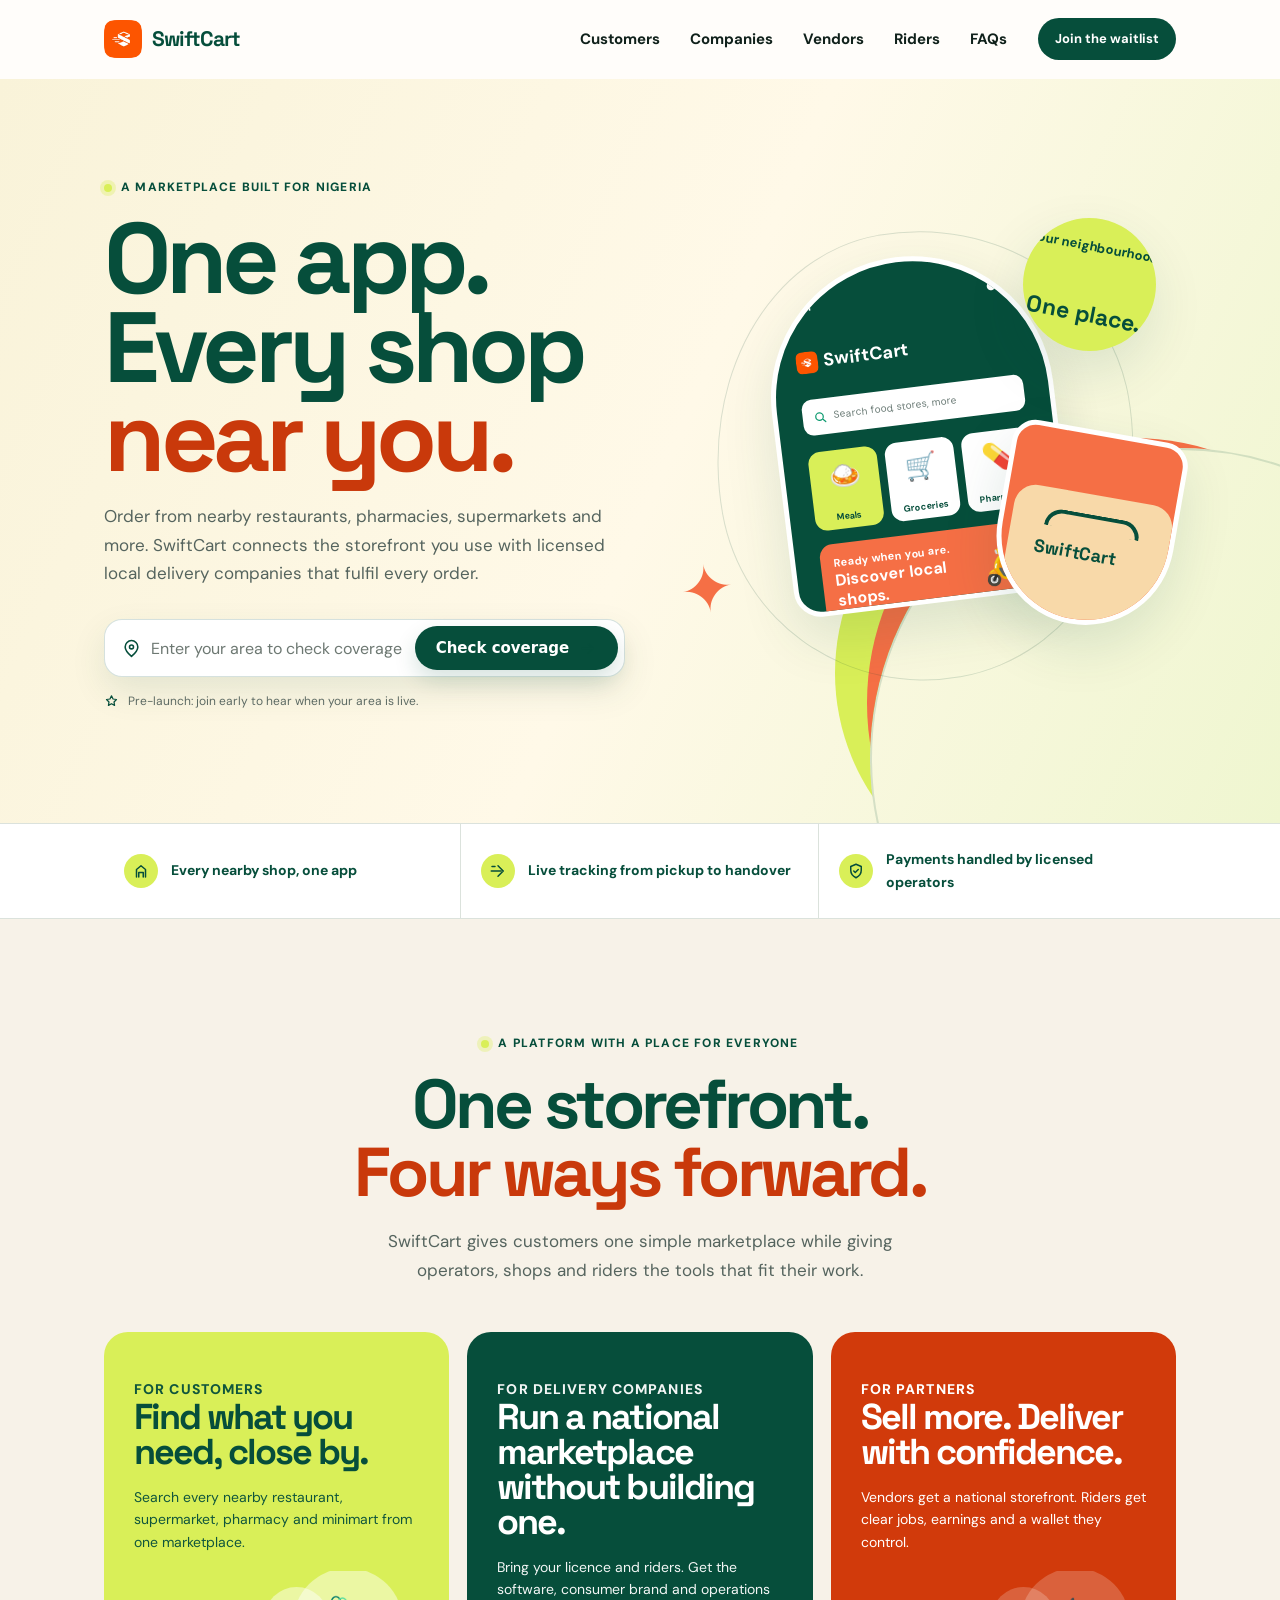
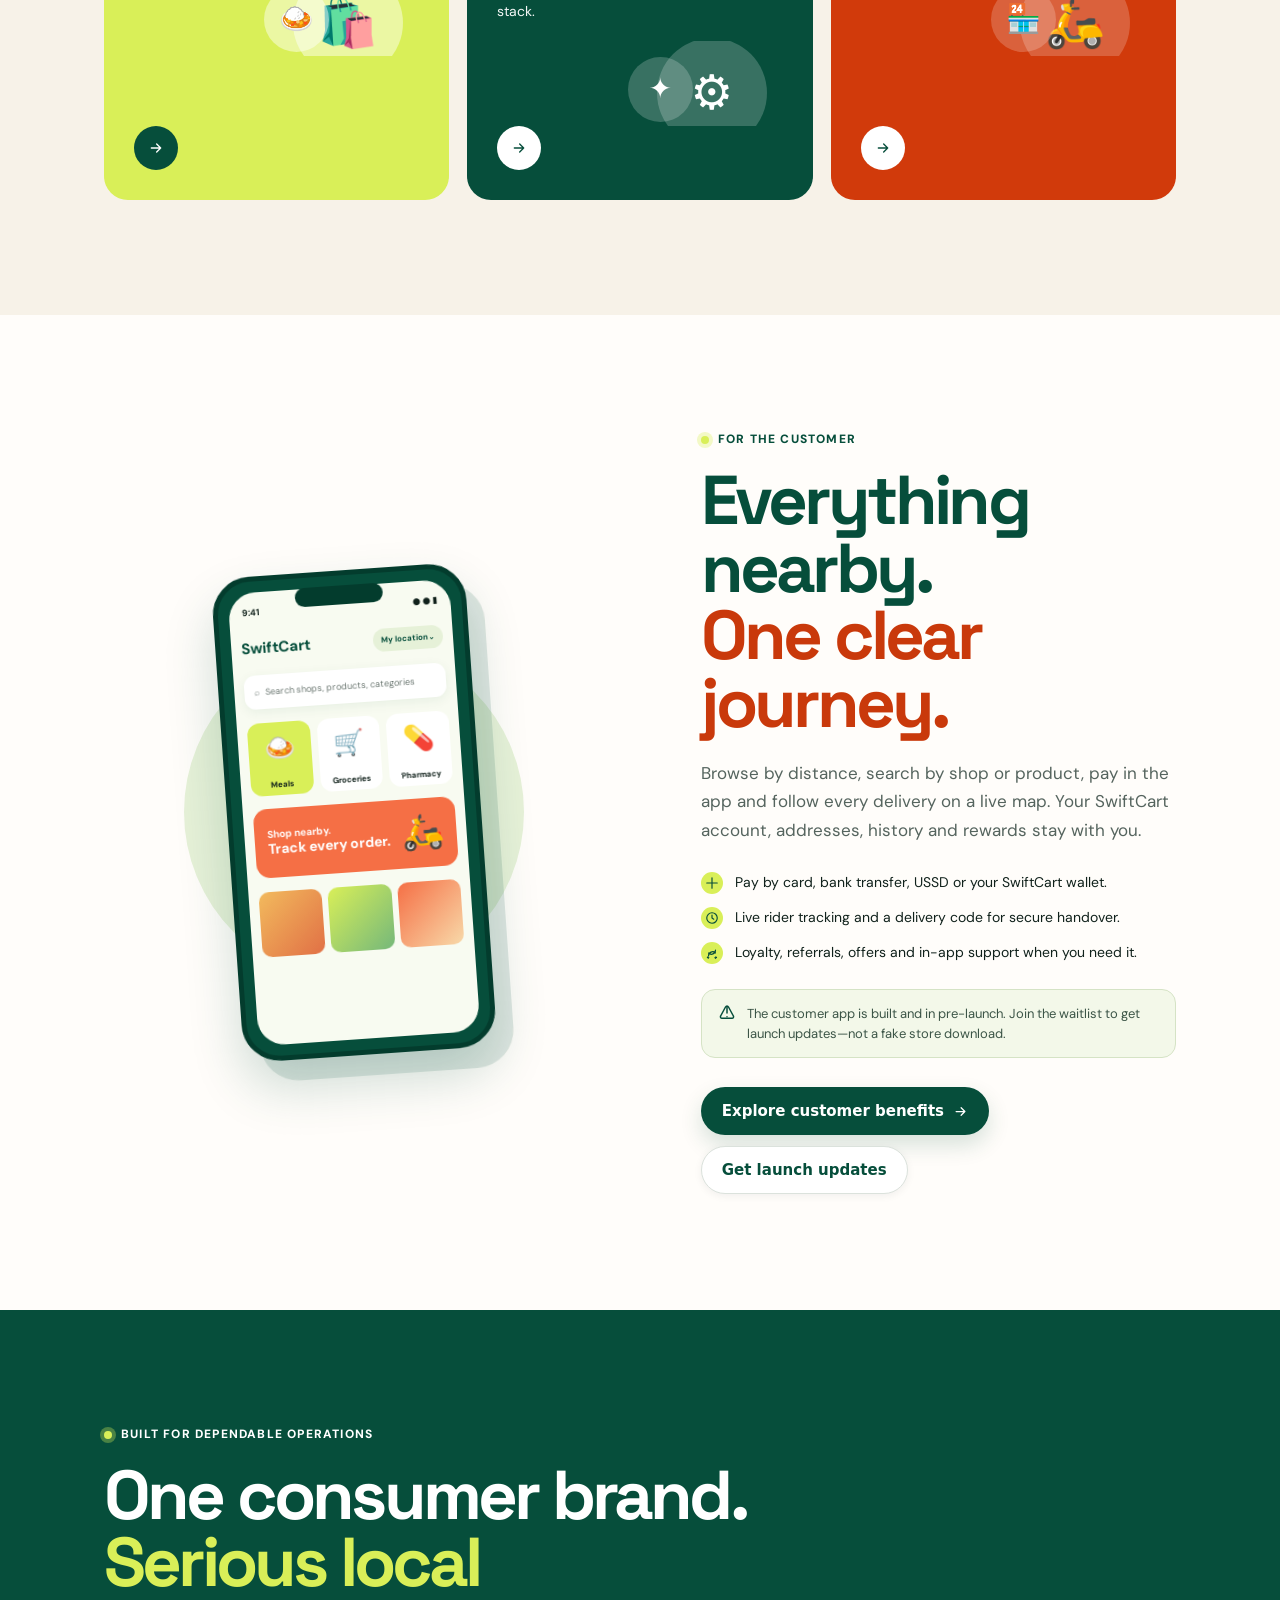
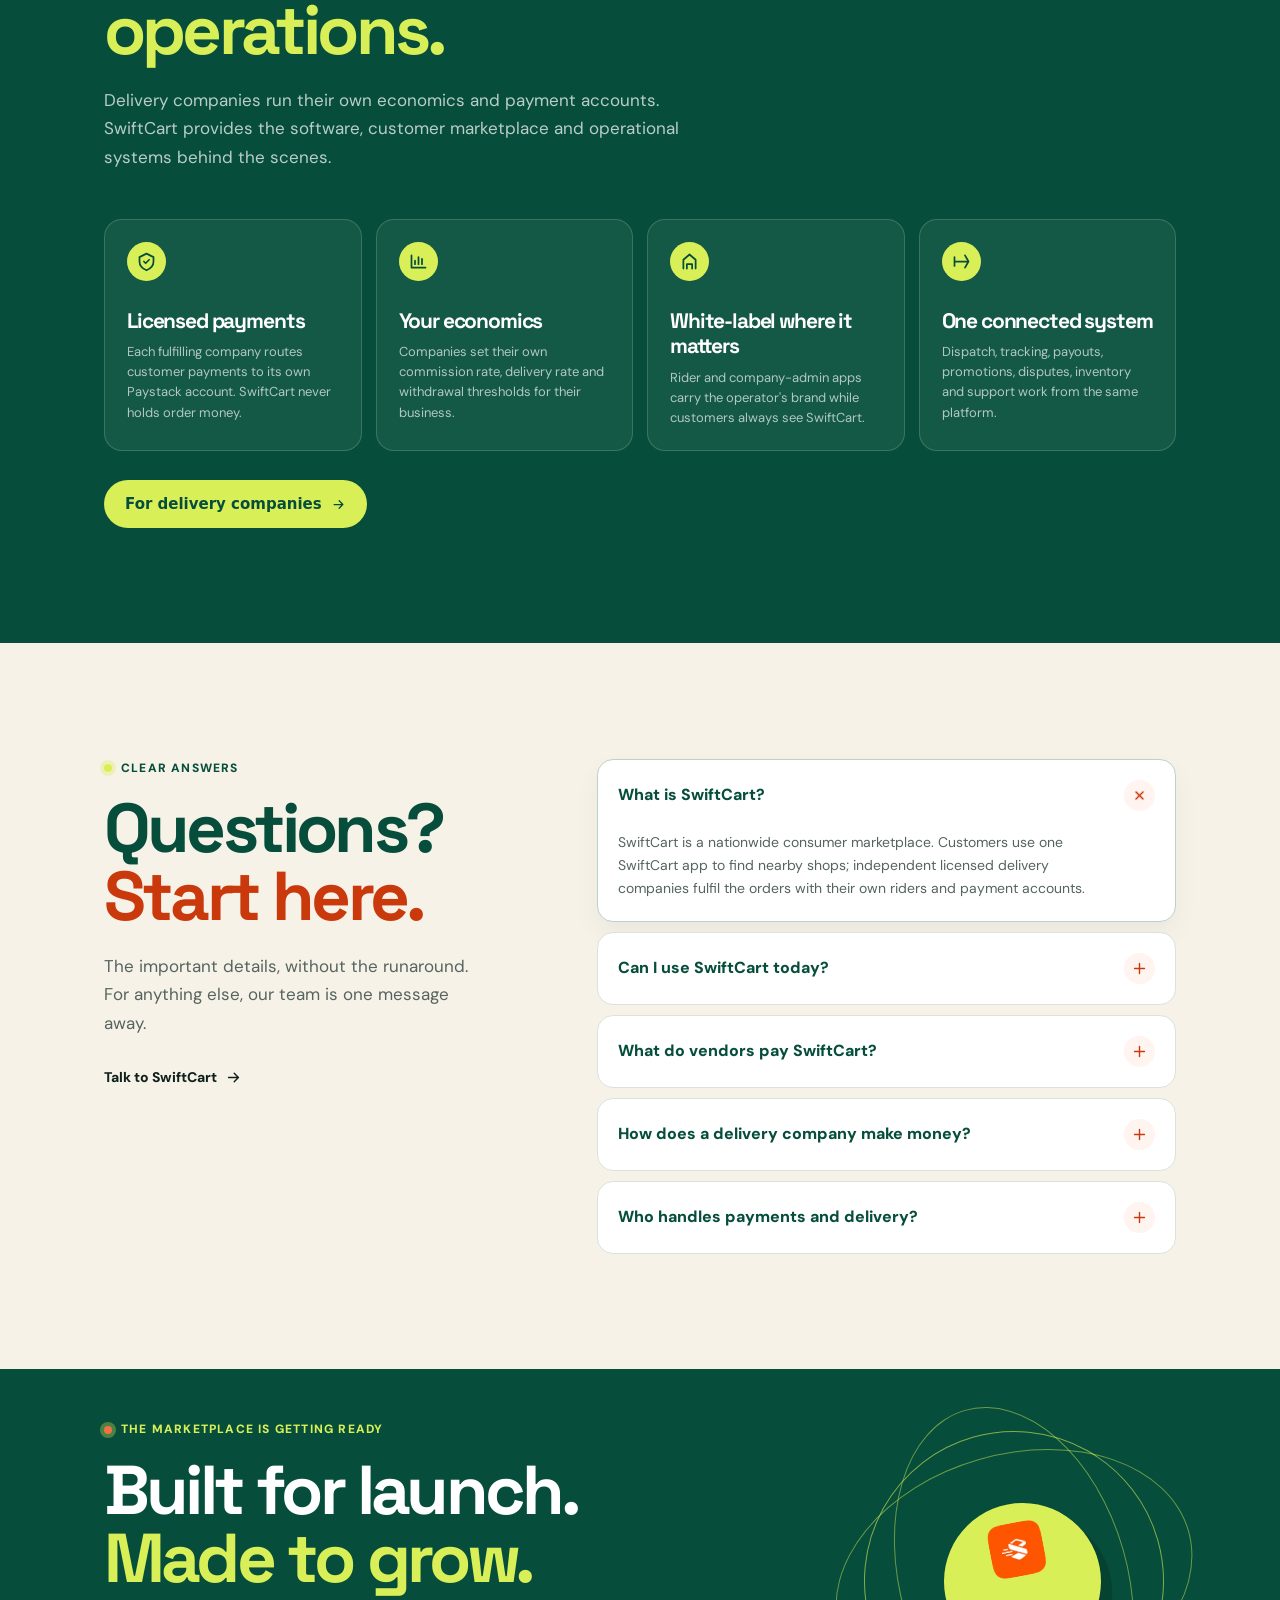
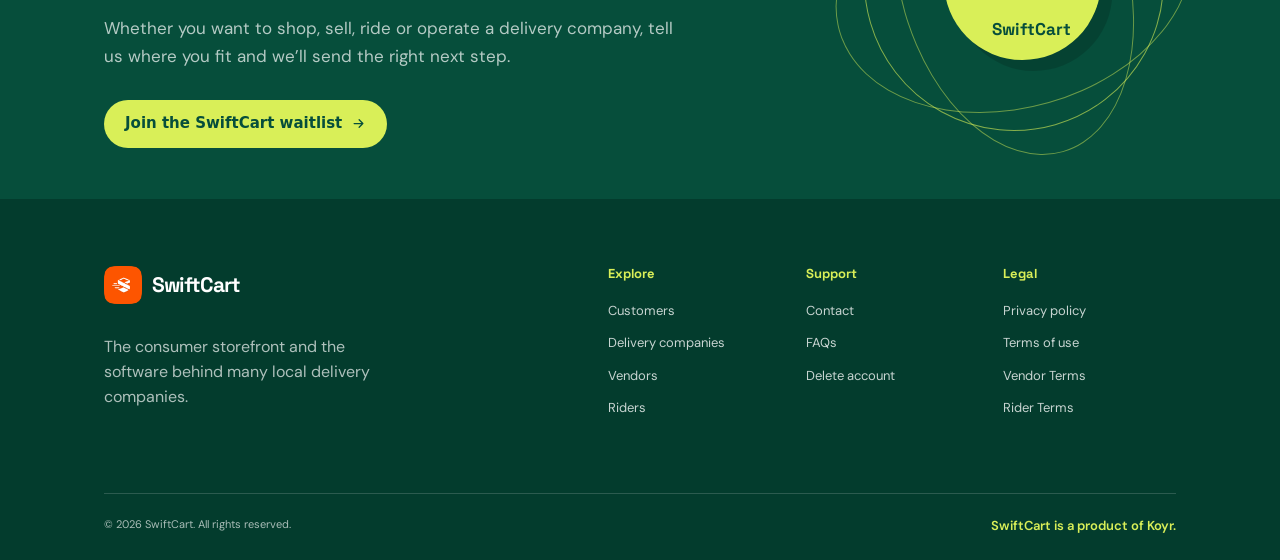
==== commit 0fa7374f: "Fix nav corner sliver, unify header/footer, add Koyr attribution - Skip-link peek: it hides via tran" ====
--- a/index.html
+++ b/index.html
@@ -31,10 +31,9 @@
     <div class="container nav-shell">
       <a class="brand sc-brand" href="index.html" aria-label="SwiftCart home"><img class="sc-brand-mark" src="/assets/images/brand/logo.png" alt="" aria-hidden="true" width="38" height="38"><span class="brand-name">SwiftCart</span></a>
       <nav class="desktop-nav" aria-label="Primary navigation">
-        <a href="customers.html">Customers</a><a href="companies.html">Companies</a><a href="vendors.html">Vendors</a><a href="riders.html">Riders</a>
-        <div class="nav-drop" data-dropdown><button class="nav-drop__button" type="button" aria-expanded="false">Products <svg class="icon" viewBox="0 0 24 24"><path d="m6 9 6 6 6-6"/></svg></button><div class="nav-flyout"><a href="customers.html">Customer marketplace<span>Browse, pay, track and earn rewards.</span></a><a href="vendors.html">Vendor tools<span>Orders, inventory and promotions.</span></a><a href="riders.html">Rider app<span>Jobs, earnings and withdrawals.</span></a><a href="companies.html">Company operations<span>White-label rider and admin software.</span></a></div></div>
+        <a href="customers.html">Customers</a><a href="companies.html">Companies</a><a href="vendors.html">Vendors</a><a href="riders.html">Riders</a><a href="#faqs">FAQs</a>
       </nav>
-      <div class="nav-actions"><div class="nav-drop" data-dropdown><button class="nav-drop__button" type="button" aria-expanded="false">More <svg class="icon" viewBox="0 0 24 24"><path d="m6 9 6 6 6-6"/></svg></button><div class="nav-flyout"><a href="#faqs">FAQs<span>Clear answers about SwiftCart.</span></a><a href="contact.html">Contact<span>Talk to the SwiftCart team.</span></a><a href="privacy.html">Privacy<span>How we handle information.</span></a></div></div><a class="nav-cta" href="contact.html#waitlist">Join the waitlist</a></div>
+      <div class="nav-actions"><a class="nav-cta" href="contact.html#waitlist">Join the waitlist</a></div>
       <button class="menu-button sc-menu" type="button" aria-label="Open navigation menu" aria-expanded="false" aria-controls="mobile-menu" data-menu-button><span class="bar" aria-hidden="true"></span><span class="bar" aria-hidden="true"></span></button>
     </div>
     <nav class="mobile-menu" id="mobile-menu" aria-label="Mobile navigation" data-mobile-menu><a href="customers.html">Customers</a><a href="companies.html">Companies</a><a href="vendors.html">Vendors</a><a href="riders.html">Riders</a><a href="#faqs">FAQs</a><a href="contact.html">Contact</a><a class="button button--primary" href="contact.html#waitlist">Join the waitlist</a></nav>
@@ -48,5 +47,5 @@
     <section class="section faq-section" id="faqs" aria-labelledby="faq-title"><div class="container faq-grid"><div class="faq-intro reveal"><p class="eyebrow">Clear answers</p><h2 class="display" id="faq-title">Questions?<br><em>Start here.</em></h2><p class="lede">The important details, without the runaround. For anything else, our team is one message away.</p><p class="page-hero__actions"><a class="text-link" href="contact.html">Talk to SwiftCart <svg class="icon" viewBox="0 0 24 24"><path d="M5 12h14M13 6l6 6-6 6"/></svg></a></p></div><div class="faq-list reveal" data-delay="1" data-faq-list><details open><summary>What is SwiftCart?<svg class="icon" viewBox="0 0 24 24"><path d="M12 5v14M5 12h14"/></svg></summary><p>SwiftCart is a nationwide consumer marketplace. Customers use one SwiftCart app to find nearby shops; independent licensed delivery companies fulfil the orders with their own riders and payment accounts.</p></details><details><summary>Can I use SwiftCart today?<svg class="icon" viewBox="0 0 24 24"><path d="M12 5v14M5 12h14"/></svg></summary><p>The product is built and in pre-launch. Coverage will grow as licensed delivery companies join, so the best way to stay informed is to join the waitlist.</p></details><details><summary>What do vendors pay SwiftCart?<svg class="icon" viewBox="0 0 24 24"><path d="M12 5v14M5 12h14"/></svg></summary><p>Nothing. Vendors keep the full subtotal of what they sell. A delivery company may agree separate terms with its vendors, but SwiftCart does not charge vendor subscriptions or platform commission.</p></details><details><summary>How does a delivery company make money?<svg class="icon" viewBox="0 0 24 24"><path d="M12 5v14M5 12h14"/></svg></summary><p>The company keeps 100% of the commission it sets on deliveries. It pays SwiftCart a separate fixed monthly or yearly software subscription—never a percentage of order revenue.</p></details><details><summary>Who handles payments and delivery?<svg class="icon" viewBox="0 0 24 24"><path d="M12 5v14M5 12h14"/></svg></summary><p>The fulfilling licensed delivery company handles customer payments through its own Paystack account, dispatches its riders, and settles vendor and rider balances. SwiftCart supplies the consumer brand and software platform.</p></details></div></div></section>
     <section class="waitlist-band" id="waitlist" aria-labelledby="waitlist-title"><div class="container waitlist-grid"><div class="reveal"><p class="eyebrow">The marketplace is getting ready</p><h2 class="display" id="waitlist-title">Built for launch.<br><em>Made to grow.</em></h2><p class="lede">Whether you want to shop, sell, ride or operate a delivery company, tell us where you fit and we’ll send the right next step.</p><p class="page-hero__actions"><a class="button button--lime" href="contact.html#waitlist">Join the SwiftCart waitlist <svg class="icon" viewBox="0 0 24 24"><path d="M5 12h14M13 6l6 6-6 6"/></svg></a></p></div><div class="waitlist-art" aria-hidden="true"><div class="waitlist-orbit"></div><div class="waitlist-mark"><img src="/assets/images/brand/logo.png" alt="" width="54" height="54"><span>SwiftCart</span></div></div></div></section>
   </main>
-  <footer class="marketing-footer"><div class="container"><div class="footer-top"><div><a class="brand sc-brand" href="index.html"><img class="sc-brand-mark" src="/assets/images/brand/logo.png" alt="" aria-hidden="true" width="38" height="38"><span class="brand-name">SwiftCart</span></a><p class="footer-tagline">The consumer storefront and the software behind many local delivery companies.</p><form class="footer-signup" data-newsletter-form><label class="sr-only" for="newsletter">Email address</label><input id="newsletter" type="email" placeholder="yourname@email.com" required><button type="submit" aria-label="Get SwiftCart updates"><svg class="icon" viewBox="0 0 24 24"><path d="M5 12h14M13 6l6 6-6 6"/></svg></button></form><small class="footer-footnote" data-newsletter-message>Occasional launch news. No clutter.</small></div><div class="footer-links"><div><h3>Explore</h3><a href="customers.html">Customers</a><a href="companies.html">Delivery companies</a><a href="vendors.html">Vendors</a><a href="riders.html">Riders</a></div><div><h3>Product</h3><a href="customers.html#how-it-works">How it works</a><a href="companies.html#operations">Operations suite</a><a href="#faqs">FAQs</a><a href="contact.html#waitlist">Join the waitlist</a></div><div><h3>Company</h3><a href="contact.html">Contact</a><a href="terms.html">Terms of use</a><a href="privacy.html">Privacy policy</a><a href="sitemap.xml">Sitemap</a></div></div></div><div class="footer-bottom"><span>© <span id="footer-year">2026</span> SwiftCart. All rights reserved.</span><span>Built for customers. Powered by local operators.</span></div></div></footer><div class="toast" data-toast role="status" aria-live="polite"></div>
+  <footer class="marketing-footer"><div class="container"><div class="footer-top"><div><a class="brand sc-brand" href="index.html" aria-label="SwiftCart home"><img class="sc-brand-mark" src="/assets/images/brand/logo.png" alt="" aria-hidden="true" width="38" height="38"><span class="brand-name">SwiftCart</span></a><p class="footer-tagline">The consumer storefront and the software behind many local delivery companies.</p></div><div class="footer-links"><div><h3>Explore</h3><a href="customers.html">Customers</a><a href="companies.html">Delivery companies</a><a href="vendors.html">Vendors</a><a href="riders.html">Riders</a></div><div><h3>Support</h3><a href="contact.html">Contact</a><a href="index.html#faqs">FAQs</a><a href="delete-account.html">Delete account</a></div><div><h3>Legal</h3><a href="privacy.html">Privacy policy</a><a href="terms.html">Terms of use</a><a href="vendor-terms.html">Vendor Terms</a><a href="rider-terms.html">Rider Terms</a></div></div></div><div class="footer-bottom"><span>&copy; <span id="footer-year">2026</span> SwiftCart. All rights reserved.</span><span class="footer-koyr">SwiftCart is a product of Koyr.</span></div></div></footer><div class="toast" data-toast role="status" aria-live="polite"></div>
 </body></html>
--- a/css/pages/home.css
+++ b/css/pages/home.css
@@ -27,7 +27,7 @@
 /* FAQ and prelaunch CTA */
 .faq-section{background:var(--sc-sand)}.faq-grid{display:grid;grid-template-columns:.8fr 1.2fr;gap:10%;align-items:start}.faq-intro{position:sticky;top:110px}.faq-list{display:grid;gap:10px}.faq-list details{border:1px solid var(--sc-line);border-radius:16px;background:#fff;transition:box-shadow .2s,border-color .2s}.faq-list details[open]{border-color:#bed1c6;box-shadow:0 12px 25px rgba(6,78,59,.06)}.faq-list summary{display:flex;align-items:center;justify-content:space-between;gap:16px;padding:20px;color:var(--sc-forest);font-size:16px;font-weight:800;cursor:pointer;list-style:none}.faq-list summary::-webkit-details-marker{display:none}.faq-list summary .icon{display:grid;place-items:center;flex:0 0 auto;width:31px;height:31px;padding:7px;border-radius:50%;color:var(--sc-coral-ink);background:#fff4ef;transition:transform .2s}.faq-list details[open] summary .icon{transform:rotate(45deg)}.faq-list details p{margin:0;padding:0 66px 21px 20px;color:var(--sc-muted);font-size:14px;line-height:1.65}.waitlist-band{overflow:hidden;color:#fff;background:var(--sc-forest)}.waitlist-grid{position:relative;display:grid;grid-template-columns:1fr .73fr;align-items:center;gap:8%;min-height:430px}.waitlist-band .display{color:#fff}.waitlist-band .display em{color:var(--sc-lime)}.waitlist-band .eyebrow{color:var(--sc-lime)}.waitlist-band .eyebrow::before{background:var(--sc-coral)}.waitlist-band .lede{color:rgba(255,255,255,.7)}.waitlist-art{position:relative;min-height:350px}.waitlist-orbit{position:absolute;top:22px;right:3%;width:300px;height:300px;border:1px solid rgba(217,239,88,.6);border-radius:50%;transform:rotate(-16deg)}.waitlist-orbit::before,.waitlist-orbit::after{content:"";position:absolute;border:1px solid rgba(217,239,88,.48);border-radius:50%}.waitlist-orbit::before{inset:22px -33px}.waitlist-orbit::after{inset:-29px 35px}.waitlist-mark{position:absolute;top:94px;right:75px;display:grid;place-items:center;width:157px;height:157px;border-radius:50%;color:var(--sc-forest);background:var(--sc-lime);font-size:45px;box-shadow:9px 13px 0 rgba(0,0,0,.15);transform:rotate(-11deg)}.waitlist-mark span{font:700 17px "Space Grotesk",sans-serif;transform:rotate(11deg)}.waitlist-mark img{border-radius:12px;margin-bottom:6px}
 /* Footer */
-.marketing-footer{padding:67px 0 24px;color:#fff;background:var(--sc-forest-2)}.marketing-footer .sc-brand .brand-name{color:#fff!important}.footer-top{display:grid;grid-template-columns:.9fr 1.4fr;gap:13%;padding-bottom:60px}.footer-tagline{margin:23px 0;color:rgba(255,255,255,.68);font-size:16px;line-height:1.55}.footer-signup{display:flex;max-width:335px;margin-top:25px;border-bottom:1px solid rgba(255,255,255,.38)}.footer-signup input{flex:1;min-width:0;height:45px;border:0;outline:0;color:#fff;background:transparent;font:14px inherit}.footer-signup input::placeholder{color:rgba(255,255,255,.66)}.footer-signup button{display:grid;place-items:center;align-self:center;width:35px;height:35px;border:0;border-radius:50%;color:var(--sc-forest);background:var(--sc-lime);cursor:pointer}.footer-footnote{display:block;margin-top:10px;color:rgba(255,255,255,.66);font-size:11px}.footer-links{display:grid;grid-template-columns:repeat(3,1fr);gap:24px}.footer-links h3{margin:0 0 18px;color:var(--sc-lime);font-size:13px;letter-spacing:0}.footer-links a{display:block;width:max-content;margin-bottom:11px;color:rgba(255,255,255,.78);font-size:13px;text-decoration:none}.footer-links a:hover{color:#fff}.footer-bottom{display:flex;justify-content:space-between;gap:20px;padding-top:21px;border-top:1px solid rgba(255,255,255,.16);color:rgba(255,255,255,.66);font-size:11px}.toast{position:fixed;z-index:100;right:22px;bottom:22px;max-width:360px;padding:14px 17px;border-radius:12px;color:#fff;background:var(--sc-forest);box-shadow:0 14px 30px rgba(0,0,0,.2);font-size:13px;line-height:1.4;opacity:0;pointer-events:none;transform:translateY(14px);transition:.25s}.toast.is-visible{opacity:1;transform:translateY(0)}
+.marketing-footer{padding:67px 0 24px;color:#fff;background:var(--sc-forest-2)}.marketing-footer .sc-brand .brand-name{color:#fff!important}.footer-top{display:grid;grid-template-columns:.9fr 1.4fr;gap:13%;padding-bottom:60px}.footer-tagline{margin:23px 0;color:rgba(255,255,255,.68);font-size:16px;line-height:1.55}.footer-signup{display:flex;max-width:335px;margin-top:25px;border-bottom:1px solid rgba(255,255,255,.38)}.footer-signup input{flex:1;min-width:0;height:45px;border:0;outline:0;color:#fff;background:transparent;font:14px inherit}.footer-signup input::placeholder{color:rgba(255,255,255,.66)}.footer-signup button{display:grid;place-items:center;align-self:center;width:35px;height:35px;border:0;border-radius:50%;color:var(--sc-forest);background:var(--sc-lime);cursor:pointer}.footer-footnote{display:block;margin-top:10px;color:rgba(255,255,255,.66);font-size:11px}.footer-links{display:grid;grid-template-columns:repeat(3,1fr);gap:24px}.footer-links h3{margin:0 0 18px;color:var(--sc-lime);font-size:13px;letter-spacing:0}.footer-links a{display:block;width:max-content;margin-bottom:11px;color:rgba(255,255,255,.78);font-size:13px;text-decoration:none}.footer-links a:hover{color:#fff}.footer-bottom{display:flex;justify-content:space-between;gap:20px;padding-top:21px;border-top:1px solid rgba(255,255,255,.16);color:rgba(255,255,255,.66);font-size:11px}.footer-koyr{color:var(--sc-lime);font-weight:600}.toast{position:fixed;z-index:100;right:22px;bottom:22px;max-width:360px;padding:14px 17px;border-radius:12px;color:#fff;background:var(--sc-forest);box-shadow:0 14px 30px rgba(0,0,0,.2);font-size:13px;line-height:1.4;opacity:0;pointer-events:none;transform:translateY(14px);transition:.25s}.toast.is-visible{opacity:1;transform:translateY(0)}
 /* Audience pages */
 .page-hero{padding:78px 0 74px;background:linear-gradient(118deg,var(--sc-sand),#fff9e8)}.page-hero__grid{display:grid;grid-template-columns:1.05fr .95fr;align-items:center;gap:9%}.page-hero__art{position:relative;min-height:330px}.page-hero__orb{position:absolute;inset:5px 10%;border-radius:48% 52% 52% 48%;background:var(--sc-lime)}.page-hero__tile{position:absolute;display:grid;place-items:center;border:5px solid #fff;box-shadow:var(--sc-shadow);font-size:72px}.page-hero__tile--one{top:30px;left:16%;width:188px;height:210px;border-radius:100px 100px 26px 26px;background:var(--sc-forest);transform:rotate(-7deg)}.page-hero__tile--two{right:4%;bottom:15px;width:145px;height:152px;border-radius:24px 24px 80px 80px;background:var(--sc-coral);transform:rotate(9deg)}.page-hero__tile--three{top:12px;right:22%;width:91px;height:91px;border-radius:50%;color:var(--sc-forest);background:#fff;font-size:37px}.page-hero__actions{display:flex;flex-wrap:wrap;gap:11px;margin-top:29px}.audience-section .feature-columns{display:grid;grid-template-columns:repeat(3,1fr);gap:17px;margin-top:44px}.feature-column{padding:25px;border:1px solid var(--sc-line);border-radius:18px;background:#fff}.feature-column .icon{display:grid;place-items:center;width:43px;height:43px;padding:10px;border-radius:14px;color:var(--sc-forest);background:var(--sc-lime)}.feature-column h3{margin:23px 0 9px;color:var(--sc-forest);font-size:23px}.feature-column p{margin:0;color:var(--sc-muted);font-size:14px;line-height:1.6}.how-it-works{background:var(--sc-mint)}.step-grid{display:grid;grid-template-columns:repeat(3,1fr);gap:25px;margin-top:44px}.step{position:relative;padding-top:21px}.step::before{content:"";position:absolute;top:0;left:0;width:100%;height:1px;background:rgba(6,78,59,.21)}.step b{display:grid;place-items:center;width:35px;height:35px;border-radius:50%;color:var(--sc-forest);background:var(--sc-lime);font-size:12px}.step h3{margin:23px 0 9px;color:var(--sc-forest);font-size:24px}.step p{margin:0;color:var(--sc-muted);font-size:14px;line-height:1.65}.responsibility{background:var(--sc-forest);color:#fff}.responsibility .display{color:#fff}.responsibility .lede{color:rgba(255,255,255,.7)}.responsibility-grid{display:grid;grid-template-columns:1fr 1fr;gap:15px;margin-top:39px}.responsibility-card{padding:24px;border:1px solid rgba(255,255,255,.17);border-radius:18px}.responsibility-card h3{margin:0 0 11px;color:var(--sc-lime);font-size:21px}.responsibility-card p{margin:0;color:rgba(255,255,255,.72);font-size:14px;line-height:1.65}.contact-panel{display:grid;grid-template-columns:.9fr 1.1fr;gap:8%;align-items:start}.contact-form{display:grid;gap:14px;padding:28px;border:1px solid var(--sc-line);border-radius:20px;background:#fff;box-shadow:0 13px 30px rgba(6,78,59,.06)}.contact-form label{display:grid;gap:7px;color:var(--sc-forest);font-size:12px;font-weight:800}.contact-form input,.contact-form select,.contact-form textarea{width:100%;padding:12px 13px;border:1px solid var(--sc-line);border-radius:10px;color:var(--sc-ink);background:#fff;font:14px inherit}.contact-form textarea{min-height:120px;resize:vertical}.contact-form input:focus,.contact-form select:focus,.contact-form textarea:focus{outline:3px solid rgba(217,239,88,.62);border-color:var(--sc-forest)}
 /* Reveal state and responsive rules */
@@ -89,6 +89,11 @@
 .sc-page .button--secondary{color:var(--sc-forest)}
 .sc-page .skip-link{color:#fff}
 .sc-page .nav-cta{color:#fff}
+/* The legacy .skip-link hides via transform:translateY(-120%), but with
+   top:12px and a ~43px height that only lifts it ~52px, leaving its bottom
+   ~3px peeking as a black sliver in the top-left corner. Hide it with a large
+   negative top instead; the :focus rule below brings it back to top:10px. */
+.sc-page .skip-link{top:-100px;transform:none;transition:top .15s ease}
 /* Route cards are anchors too, so the same inherit rule clobbered their
    colour: the forest company card and coral partners card rendered dark text
    on a dark ground. Force each card's intended text colour. */
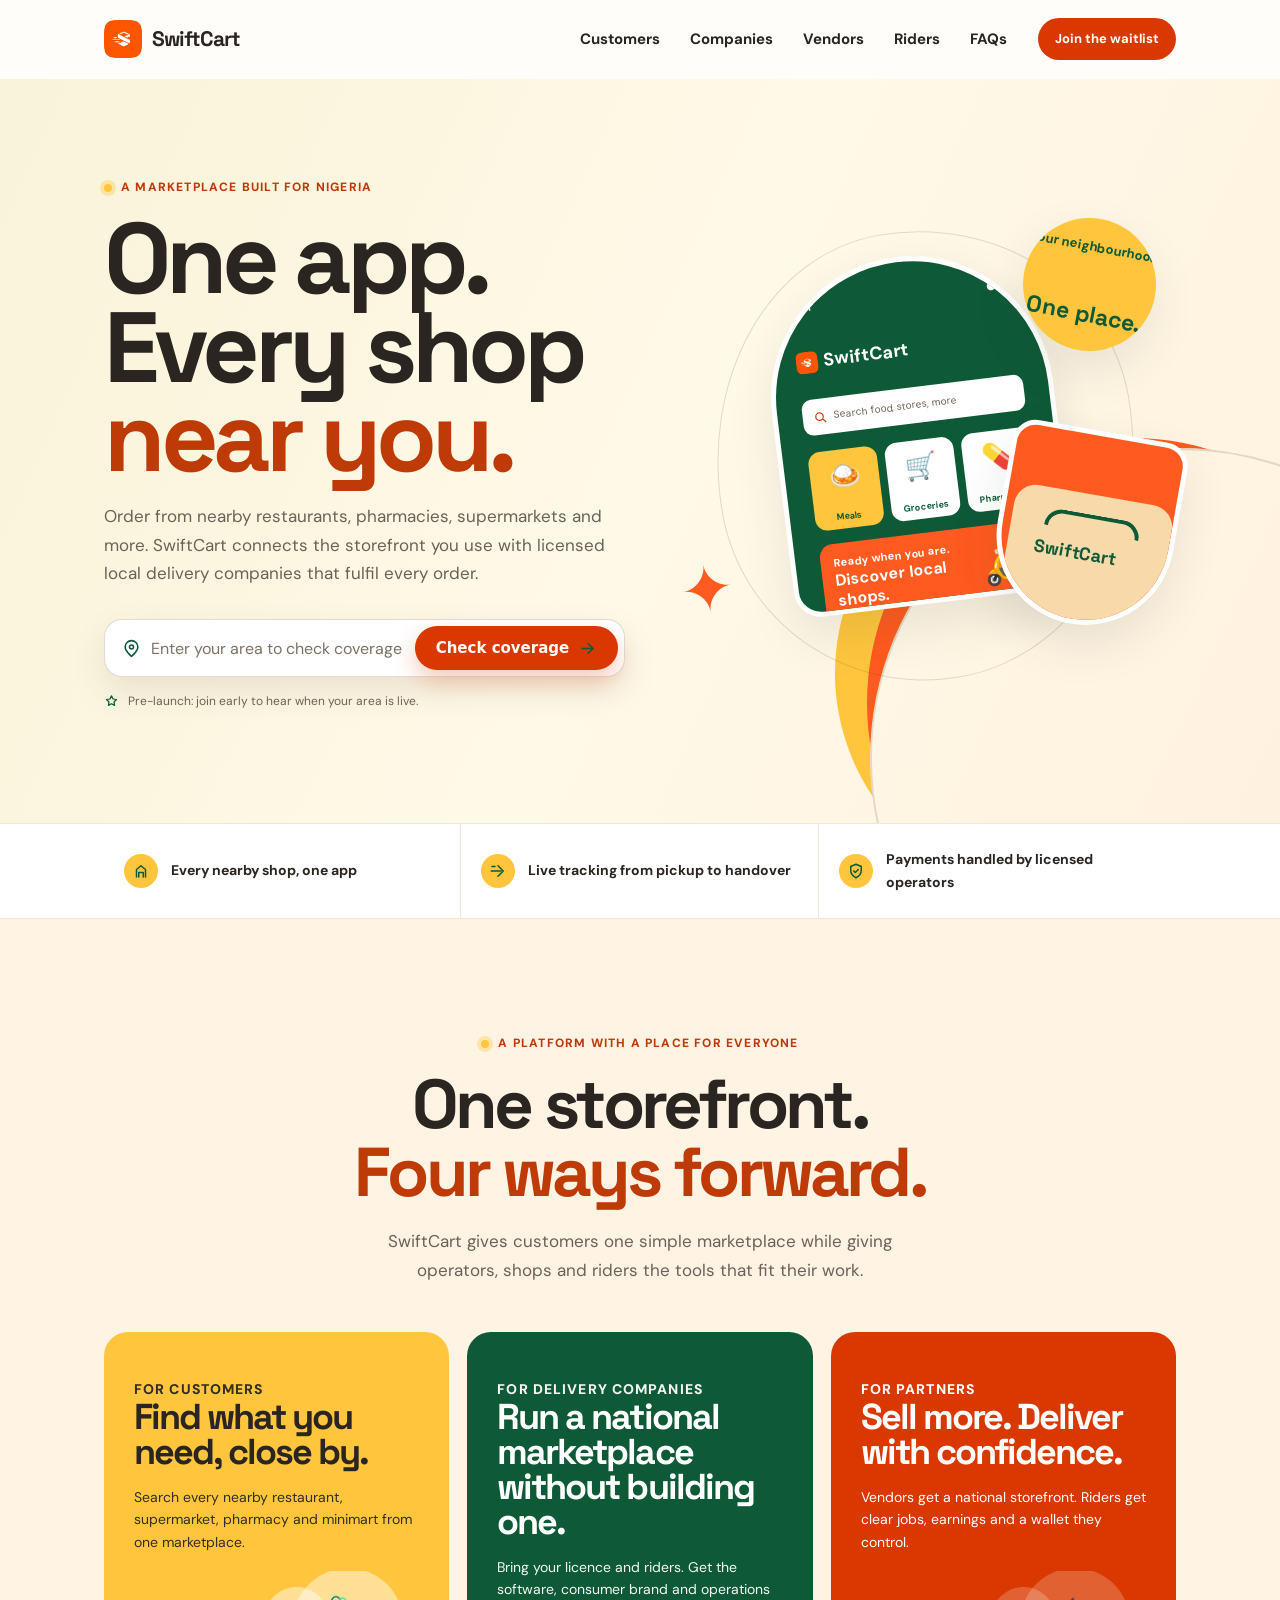
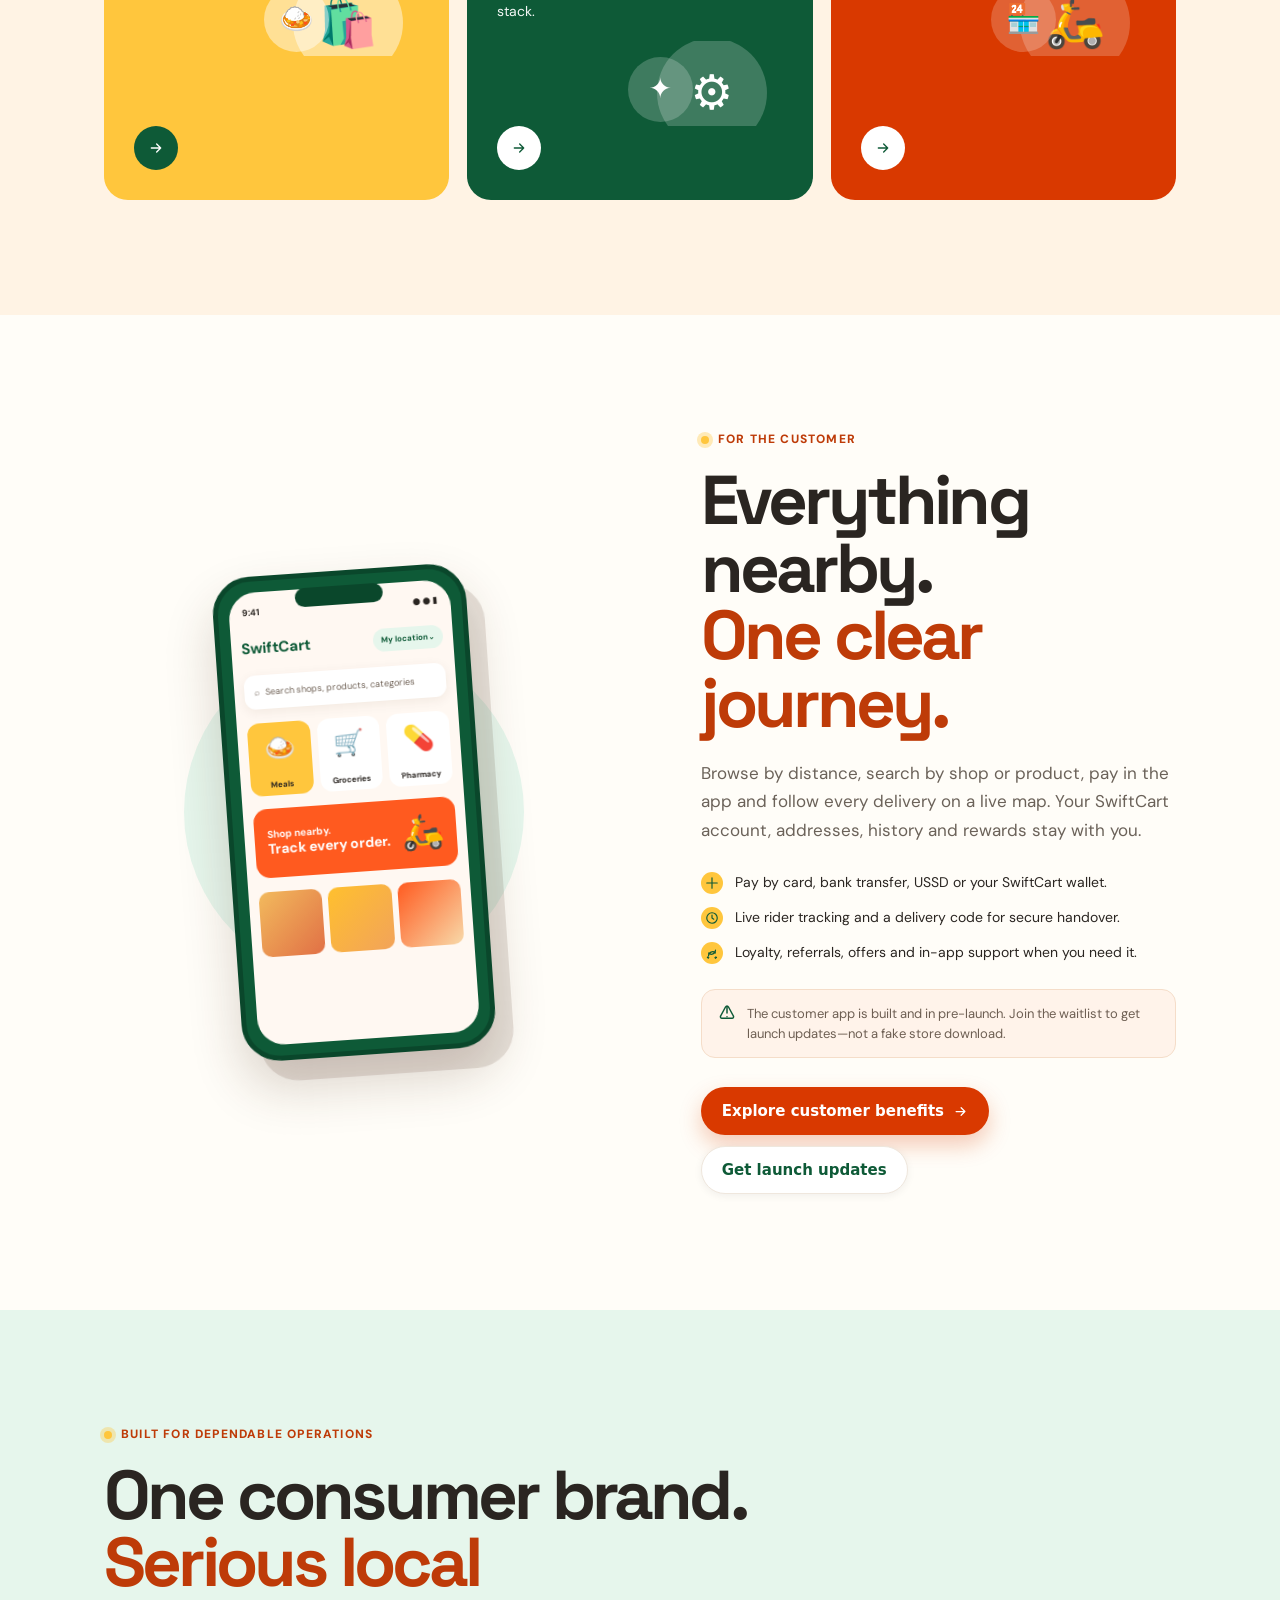
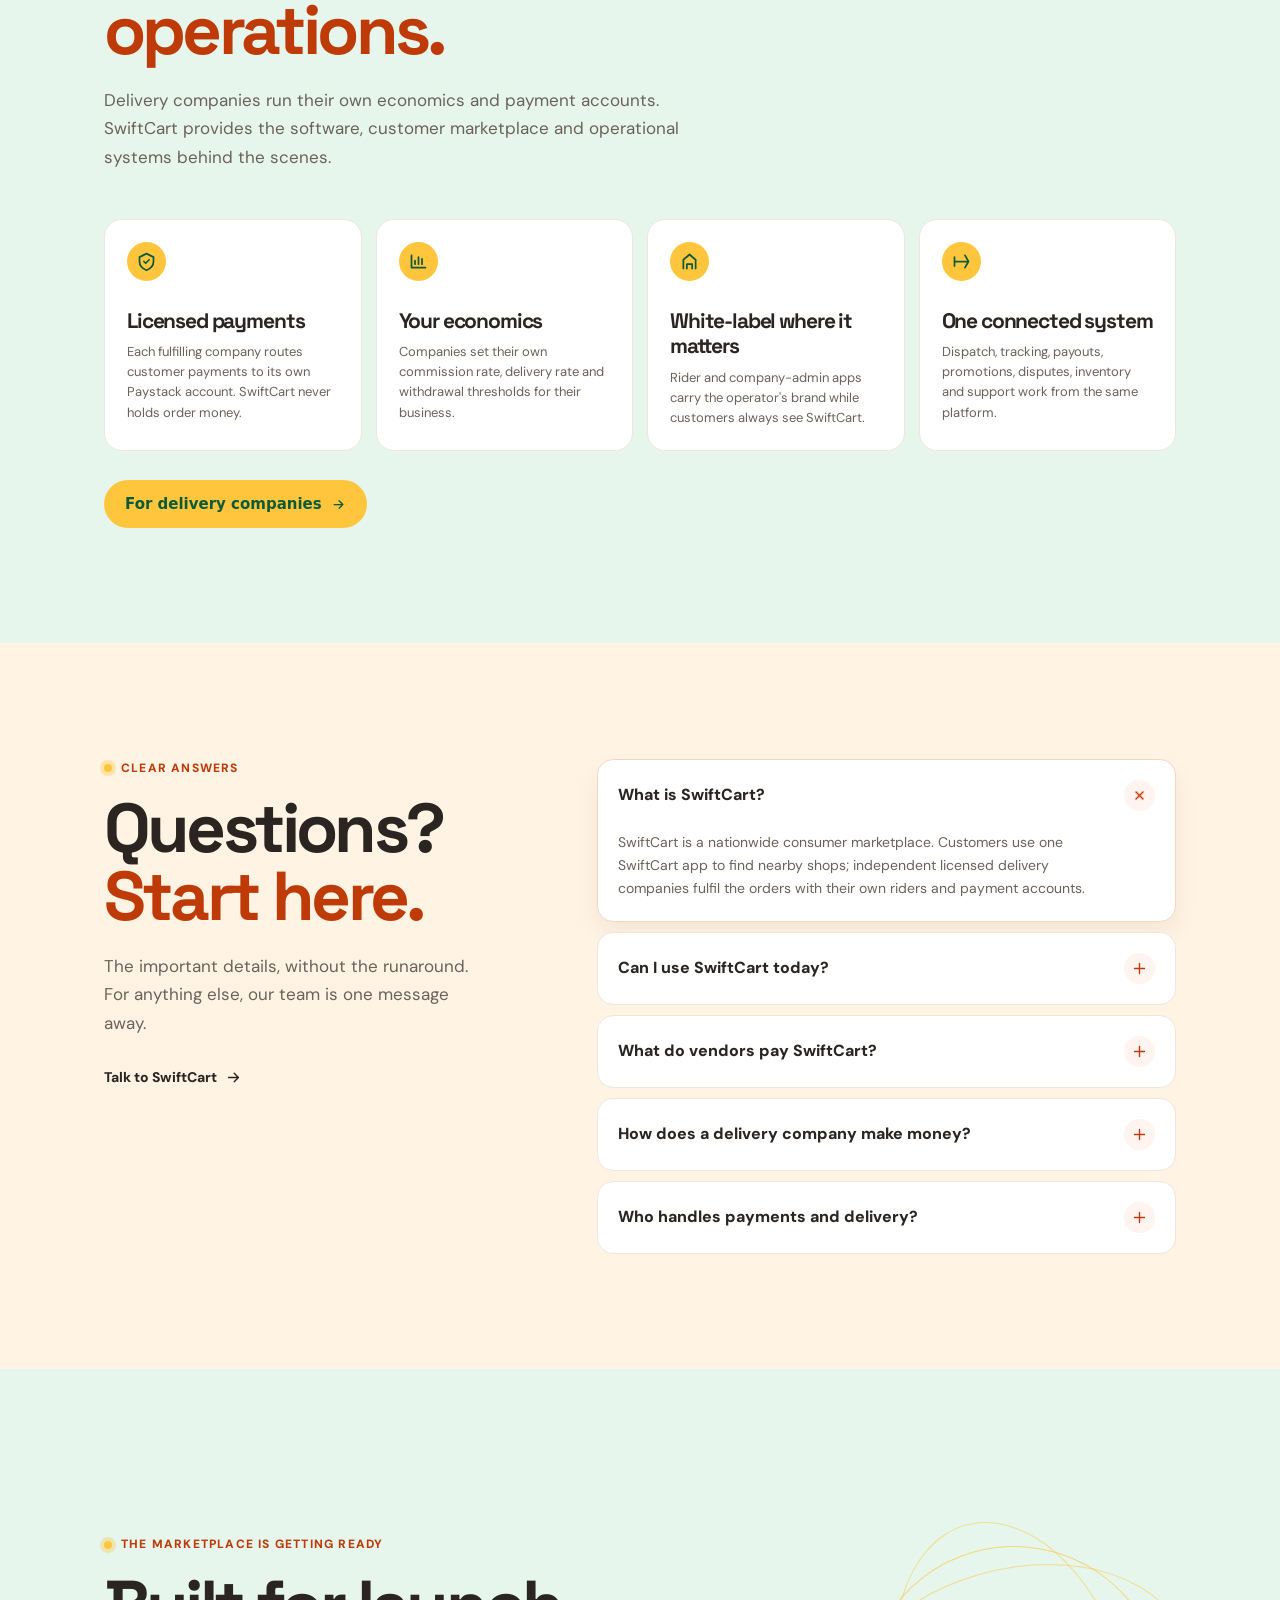
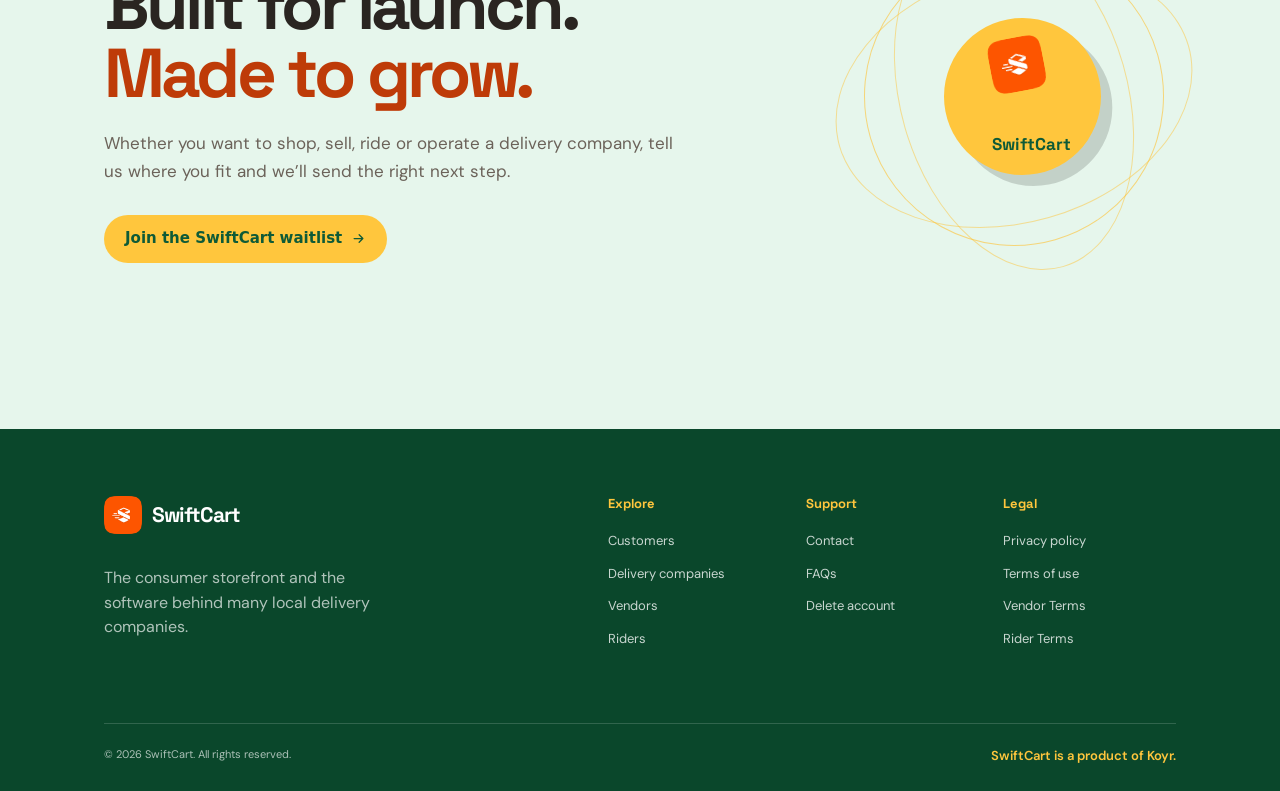
==== commit 4d06f3d4: "Rebrand to a light, warm, orange-led colour system; add README The site read as green-brand, then as" ====
--- a/index.html
+++ b/index.html
@@ -6,7 +6,7 @@
   <title>SwiftCart | One app. Every shop near you. Delivered.</title>
   <meta name="description" content="SwiftCart is a nationwide marketplace for nearby restaurants, pharmacies, supermarkets and more—delivered by licensed local delivery companies.">
   <meta name="keywords" content="SwiftCart, Nigeria delivery marketplace, food delivery, grocery delivery, pharmacy delivery, delivery companies">
-  <meta name="theme-color" content="#064e3b">
+  <meta name="theme-color" content="#ff5a1f">
   <link rel="canonical" href="https://swiftcartapp.co/">
   <meta property="og:type" content="website"><meta property="og:title" content="SwiftCart | Every shop near you. Delivered."><meta property="og:description" content="A nationwide marketplace for nearby shops, powered by licensed local delivery companies."><meta property="og:url" content="https://swiftcartapp.co/"><meta property="og:site_name" content="SwiftCart">
   <link rel="icon" type="image/svg+xml" href="/assets/images/brand/favicon.svg">
--- a/css/pages/home.css
+++ b/css/pages/home.css
@@ -1,35 +1,38 @@
 /* SwiftCart marketing system — shared by the public website. */
-:root{--sc-forest:#064e3b;--sc-forest-2:#033c2d;--sc-ink:#10211b;--sc-muted:#55645e;--sc-paper:#fffdfa;--sc-sand:#f7f2e8;--sc-mint:#e6f1d8;--sc-lime:#d9ef58;--sc-coral:#f56f45;--sc-coral-ink:#c9390b;--sc-coral-deep:#d13a0b;--sc-placeholder:#6d7872;--sc-line:#dbe2dc;--sc-shadow:0 22px 55px rgba(6,78,59,.12);--sc-radius:24px;--sc-radius-sm:16px}
-/* Coral has three roles and they are NOT interchangeable — WCAG 2.1 AA:
-   --sc-coral       #f56f45  DECORATIVE ONLY (shapes, tiles, orbits). Against
-                             paper it is 2.86:1, so it must never carry text.
-   --sc-coral-ink   #c9390b  TEXT on light backgrounds. 5.01:1 on paper,
-                             4.56:1 on sand, 4.34:1 on mint — passes AA for
-                             normal text, not just large.
-   --sc-coral-deep  #d23d0c  SURFACE behind white text (e.g. the partners route
-                             card). White on it clears 4.5:1; white on the
-                             bright coral was only 2.90:1.
-   --sc-placeholder #6d7872  Placeholder text on white at 4.59:1. The old
-                             #7a8780 / #74857f / #7f8c85 greys were 3.5-3.9:1. */
+:root{--sc-forest:#0e5a37;--sc-forest-2:#0a472b;--sc-ink:#2a2521;--sc-muted:#6b6259;--sc-paper:#fffdf8;--sc-sand:#fff3e4;--sc-mint:#e6f6ec;--sc-lime:#ffc63d;--sc-coral:#ff5a1f;--sc-coral-ink:#be3b08;--sc-coral-deep:#d93900;--sc-placeholder:#7e7165;--sc-line:#efe7dd;--sc-shadow:0 20px 48px rgba(40,60,45,.10);--sc-radius:24px;--sc-radius-sm:16px}
+/* SwiftCart colour system — ORANGE primary (the logo colour), WCAG 2.1 AA.
+   Token NAMES are legacy (kept to avoid churn); their VALUES are the orange
+   system:
+   --sc-coral       #ff5a1f  BRAND ORANGE — decorative/large fills only (2.6:1
+                             on paper, must never carry small text).
+   --sc-coral-ink   #be3b08  Orange TEXT on light (5.5:1 white/5.3:1 paper),
+                             eyebrows, links, the accent word in headings.
+   --sc-coral-deep  #d93900  Orange BUTTON surface (white text 4.6:1).
+   --sc-forest      #0e5a37  Fresh GREEN — footer, the company card, icon
+                             accents, decorative mockups.
+   --sc-forest-2    #0a472b  Deep green — footer anchor.
+   --sc-lime        #ffc02e  Sunny YELLOW accent — dots, dark-section accents.
+   --sc-sand/-mint  cream / peach warm light section backgrounds.
+   --sc-ink #231a13 body, --sc-muted #6e5f53 secondary, --sc-placeholder #7e7165. */
 .sc-page{background:var(--sc-paper);color:var(--sc-ink);font-family:"DM Sans","Satoshi",system-ui,-apple-system,BlinkMacSystemFont,"Segoe UI",sans-serif;overflow-x:hidden}.sc-page h1,.sc-page h2,.sc-page h3,.sc-page h4,.sc-page .brand-name{font-family:"Space Grotesk","Clash Display","Satoshi",system-ui,sans-serif;letter-spacing:-.055em}.sc-page .container{width:min(1180px,calc(100% - 48px));margin-inline:auto}.sc-page a{color:inherit}.sc-page .skip-link:focus{top:10px;left:10px}.sr-only{position:absolute;width:1px;height:1px;padding:0;margin:-1px;overflow:hidden;clip:rect(0,0,0,0);white-space:nowrap;border:0}.icon{width:1em;height:1em;fill:none;stroke:currentColor;stroke-width:2;stroke-linecap:round;stroke-linejoin:round;vertical-align:-.14em}.icon--fill{fill:currentColor;stroke:none}
 /* Header and navigation */
-.marketing-header{position:sticky;top:0;z-index:60;background:rgba(255,253,250,.9)!important;border-bottom:1px solid transparent!important;backdrop-filter:blur(18px);-webkit-backdrop-filter:blur(18px);transition:box-shadow .2s,border-color .2s}.marketing-header.is-scrolled{border-color:var(--sc-line)!important;box-shadow:0 7px 22px rgba(6,78,59,.07)}.marketing-header .nav-shell{min-height:78px;gap:22px}.sc-brand{gap:10px;text-decoration:none}.sc-brand .brand-name{color:var(--sc-forest)!important;font-size:21px;font-weight:700}.sc-brand-mark{display:block;width:38px;height:38px;border-radius:10px;object-fit:contain;background:none}.marketing-header .desktop-nav{gap:26px;margin-left:auto}.marketing-header .desktop-nav a,.nav-drop__button{display:inline-flex;align-items:center;gap:5px;padding:9px 2px;border:0;color:var(--sc-ink)!important;background:transparent;font:600 14px/1 inherit;white-space:nowrap;text-decoration:none;cursor:pointer}.marketing-header .desktop-nav a:hover,.nav-drop__button:hover{color:var(--sc-forest)!important}.nav-drop{position:relative}.nav-drop__button .icon{width:14px;height:14px;transition:transform .2s}.nav-drop__button[aria-expanded="true"] .icon{transform:rotate(180deg)}.nav-flyout{position:absolute;top:calc(100% + 12px);right:-16px;display:grid;min-width:230px;padding:9px;border:1px solid var(--sc-line);border-radius:16px;background:#fff;box-shadow:var(--sc-shadow);opacity:0;visibility:hidden;transform:translateY(-7px);transition:.18s ease}.nav-drop.is-open .nav-flyout{opacity:1;visibility:visible;transform:translateY(0)}.nav-flyout a{display:grid;gap:3px;padding:11px 12px;border-radius:10px;font-size:13px;font-weight:700;text-decoration:none}.nav-flyout a span{color:var(--sc-muted);font-size:11px;font-weight:400}.nav-flyout a:hover{background:var(--sc-sand)}.marketing-header .nav-actions{gap:10px;margin-left:7px}.nav-cta{display:inline-flex;align-items:center;justify-content:center;min-height:42px;padding:0 17px;border-radius:999px;color:#fff!important;background:var(--sc-forest);font-size:13px;font-weight:700;text-decoration:none;transition:.2s}.nav-cta:hover{background:var(--sc-forest-2);transform:translateY(-1px)}.menu-button.sc-menu{display:none;border-color:var(--sc-line);background:#fff}.menu-button.sc-menu .bar{background:var(--sc-forest)}.marketing-header .mobile-menu{background:var(--sc-paper);border-color:var(--sc-line)}
+.marketing-header{position:sticky;top:0;z-index:60;background:rgba(255,253,250,.9)!important;border-bottom:1px solid transparent!important;backdrop-filter:blur(18px);-webkit-backdrop-filter:blur(18px);transition:box-shadow .2s,border-color .2s}.marketing-header.is-scrolled{border-color:var(--sc-line)!important;box-shadow:0 7px 22px rgba(70,40,20,.07)}.marketing-header .nav-shell{min-height:78px;gap:22px}.sc-brand{gap:10px;text-decoration:none}.sc-brand .brand-name{color:var(--sc-ink)!important;font-size:21px;font-weight:700}.sc-brand-mark{display:block;width:38px;height:38px;border-radius:10px;object-fit:contain;background:none}.marketing-header .desktop-nav{gap:26px;margin-left:auto}.marketing-header .desktop-nav a,.nav-drop__button{display:inline-flex;align-items:center;gap:5px;padding:9px 2px;border:0;color:var(--sc-ink)!important;background:transparent;font:600 14px/1 inherit;white-space:nowrap;text-decoration:none;cursor:pointer}.marketing-header .desktop-nav a:hover,.nav-drop__button:hover{color:var(--sc-coral-ink)!important}.nav-drop{position:relative}.nav-drop__button .icon{width:14px;height:14px;transition:transform .2s}.nav-drop__button[aria-expanded="true"] .icon{transform:rotate(180deg)}.nav-flyout{position:absolute;top:calc(100% + 12px);right:-16px;display:grid;min-width:230px;padding:9px;border:1px solid var(--sc-line);border-radius:16px;background:#fff;box-shadow:var(--sc-shadow);opacity:0;visibility:hidden;transform:translateY(-7px);transition:.18s ease}.nav-drop.is-open .nav-flyout{opacity:1;visibility:visible;transform:translateY(0)}.nav-flyout a{display:grid;gap:3px;padding:11px 12px;border-radius:10px;font-size:13px;font-weight:700;text-decoration:none}.nav-flyout a span{color:var(--sc-muted);font-size:11px;font-weight:400}.nav-flyout a:hover{background:var(--sc-sand)}.marketing-header .nav-actions{gap:10px;margin-left:7px}.nav-cta{display:inline-flex;align-items:center;justify-content:center;min-height:42px;padding:0 17px;border-radius:999px;color:#fff!important;background:var(--sc-coral-deep);font-size:13px;font-weight:700;text-decoration:none;transition:.2s}.nav-cta:hover{background:var(--sc-coral-ink);transform:translateY(-1px)}.menu-button.sc-menu{display:none;border-color:var(--sc-line);background:#fff}.menu-button.sc-menu .bar{background:var(--sc-forest)}.marketing-header .mobile-menu{background:var(--sc-paper);border-color:var(--sc-line)}
 /* Type and component primitives */
-.eyebrow{display:flex;align-items:center;gap:9px;margin:0 0 17px;color:var(--sc-forest);font-size:12px;font-weight:800;letter-spacing:.1em;text-transform:uppercase}.eyebrow::before{content:"";width:8px;height:8px;border-radius:50%;background:var(--sc-lime);box-shadow:0 0 0 4px rgba(217,239,88,.32)}.display{margin:0;color:var(--sc-forest);font-size:clamp(44px,5.4vw,78px);line-height:.98}.display em{color:var(--sc-coral-ink);font-style:normal}.lede{max-width:580px;margin:21px 0 0;color:var(--sc-muted);font-size:17px;line-height:1.68}.section{padding:clamp(78px,9vw,122px) 0}.section-head{max-width:700px}.section-head--center{margin-inline:auto;text-align:center}.section-head--center .eyebrow{justify-content:center}.section-head--center .lede{margin-inline:auto}.button{display:inline-flex;align-items:center;justify-content:center;gap:9px;min-height:48px;padding:0 20px;border:1px solid transparent;border-radius:999px;font:700 14px/1 inherit;text-decoration:none;transition:transform .2s,background .2s,box-shadow .2s;cursor:pointer}.button:hover{transform:translateY(-2px)}.button--primary{color:#fff;background:var(--sc-forest);box-shadow:0 10px 22px rgba(6,78,59,.16)}.button--primary:hover{background:var(--sc-forest-2)}.button--secondary{color:var(--sc-forest);border-color:var(--sc-line);background:#fff}.button--secondary:hover{border-color:var(--sc-forest);background:var(--sc-sand)}.button--lime{color:var(--sc-forest);background:var(--sc-lime)}.button--lime:hover{background:#e4f86f}.text-link{display:inline-flex;align-items:center;gap:8px;color:var(--sc-forest);font-size:14px;font-weight:800;text-decoration:none}.text-link .icon{width:17px;height:17px;transition:transform .2s}.text-link:hover .icon{transform:translate(3px,-3px)}
+.eyebrow{display:flex;align-items:center;gap:9px;margin:0 0 17px;color:var(--sc-coral-ink);font-size:12px;font-weight:800;letter-spacing:.1em;text-transform:uppercase}.eyebrow::before{content:"";width:8px;height:8px;border-radius:50%;background:var(--sc-lime);box-shadow:0 0 0 4px rgba(255,192,46,.32)}.display{margin:0;color:var(--sc-ink);font-size:clamp(44px,5.4vw,78px);line-height:.98}.display em{color:var(--sc-coral-ink);font-style:normal}.lede{max-width:580px;margin:21px 0 0;color:var(--sc-muted);font-size:17px;line-height:1.68}.section{padding:clamp(78px,9vw,122px) 0}.section-head{max-width:700px}.section-head--center{margin-inline:auto;text-align:center}.section-head--center .eyebrow{justify-content:center}.section-head--center .lede{margin-inline:auto}.button{display:inline-flex;align-items:center;justify-content:center;gap:9px;min-height:48px;padding:0 20px;border:1px solid transparent;border-radius:999px;font:700 14px/1 inherit;text-decoration:none;transition:transform .2s,background .2s,box-shadow .2s;cursor:pointer}.button:hover{transform:translateY(-2px)}.button--primary{color:#fff;background:var(--sc-coral-deep);box-shadow:0 10px 22px rgba(217,70,8,.28)}.button--primary:hover{background:var(--sc-coral-ink)}.button--secondary{color:var(--sc-ink);border-color:var(--sc-line);background:#fff}.button--secondary:hover{border-color:var(--sc-coral-ink);background:var(--sc-sand)}.button--lime{color:var(--sc-ink);background:var(--sc-lime)}.button--lime:hover{background:#ffce5a}.text-link{display:inline-flex;align-items:center;gap:8px;color:var(--sc-coral-ink);font-size:14px;font-weight:800;text-decoration:none}.text-link .icon{width:17px;height:17px;transition:transform .2s}.text-link:hover .icon{transform:translate(3px,-3px)}
 /* Homepage hero */
-.hero{position:relative;overflow:hidden;padding:64px 0 76px;background:linear-gradient(114deg,#f9f3d9 0%,#fff9e8 52%,#eff6d0 100%)}.hero::after{content:"";position:absolute;right:-210px;bottom:-245px;width:620px;height:620px;border:2px solid rgba(6,78,59,.14);border-radius:50%;box-shadow:-48px -55px 0 -45px var(--sc-coral),-124px -85px 0 -89px var(--sc-lime)}.hero-grid{position:relative;z-index:1;display:grid;grid-template-columns:minmax(0,1.02fr) minmax(380px,.98fr);align-items:center;gap:50px;min-height:560px}.hero-copy{padding-block:35px}.hero-copy h1{margin:0;color:var(--sc-forest);font-size:clamp(57px,7.8vw,105px);line-height:.89}.hero-copy h1 span{color:var(--sc-coral-ink)}.hero-copy .lede{max-width:545px}.coverage-form{display:flex;align-items:center;gap:10px;max-width:590px;margin-top:31px;padding:6px;border:1px solid rgba(6,78,59,.17);border-radius:18px;background:#fff;box-shadow:0 14px 35px rgba(6,78,59,.1)}.coverage-form label{display:flex;flex:1;align-items:center;gap:10px;min-width:0;padding-left:11px;color:var(--sc-muted)}.coverage-form .icon{width:19px;height:19px;color:var(--sc-forest);flex:0 0 auto}.coverage-form input{width:100%;min-width:0;height:44px;border:0;outline:0;color:var(--sc-ink);background:transparent;font:500 14px inherit}.coverage-form input::placeholder{color:var(--sc-placeholder)}.coverage-form .button{min-height:44px;flex:0 0 auto}.hero-note{display:flex;align-items:center;gap:9px;margin:15px 0 0;color:#5c6a63;font-size:12px}.hero-note .icon{color:var(--sc-forest);width:15px;height:15px}.hero-art{position:relative;min-height:510px}.hero-art__ring{position:absolute;inset:40px 40px 20px;border:1px solid rgba(6,78,59,.15);border-radius:48% 52% 51% 49%/55% 45% 55% 45%;transform:rotate(-10deg)}.hero-art__card{position:absolute;overflow:hidden;box-shadow:var(--sc-shadow)}.hero-art__card--main{top:66px;left:20%;width:283px;height:348px;padding:25px;border:5px solid #fff;border-radius:155px 155px 30px 30px;color:#fff;background:var(--sc-forest);transform:rotate(-7deg)}.hero-art__card--small{right:0;bottom:75px;width:178px;height:195px;border:5px solid #fff;border-radius:27px 27px 100px 100px;background:var(--sc-coral);transform:rotate(10deg)}.hero-art__card--tag{top:28px;right:20px;display:grid;place-items:center;width:133px;height:133px;border-radius:50%;color:var(--sc-forest);background:var(--sc-lime);font-size:13px;font-weight:700;line-height:1.08;text-align:center;transform:rotate(11deg)}.hero-art__card--tag strong{display:block;font:700 23px "Space Grotesk",sans-serif}.hero-ui__top{display:flex;justify-content:space-between;align-items:center;font-size:11px;font-weight:700}.hero-ui__logo{display:flex;align-items:center;gap:6px;margin-top:31px;font-size:18px;font-weight:700}.hero-ui__logo img{border-radius:6px}.hero-ui__search{display:flex;align-items:center;gap:6px;margin-top:22px;padding:10px;border-radius:10px;color:#6a7a75;background:#fff;font-size:10px}.hero-ui__search .icon{color:#0e9b70;width:15px;height:15px}.hero-ui__cards{display:flex;gap:8px;margin-top:17px}.hero-ui__cards span{display:grid;place-items:center;width:72px;height:79px;border-radius:12px;color:var(--sc-forest);background:#fff;font-size:26px}.hero-ui__cards span:first-child{background:var(--sc-lime)}.hero-ui__cards small{display:block;margin-top:2px;font-size:9px;font-weight:700}.hero-ui__banner{display:flex;justify-content:space-between;align-items:center;margin-top:14px;padding:13px;border-radius:13px;background:var(--sc-coral);font-size:11px;font-weight:700;line-height:1.24}.hero-ui__banner strong{font-size:16px}.hero-ui__banner span{font-size:39px}.hero-art__sticker{position:absolute;left:1%;bottom:56px;color:var(--sc-coral);font-size:65px;transform:rotate(-9deg)}.hero-art__package{position:absolute;inset:auto 0 0 auto;width:160px;height:126px;border-radius:22px 22px 70px 22px;background:#f8d9a9}.hero-art__package::before{content:"";position:absolute;top:20px;left:33px;width:96px;height:18px;border:4px solid var(--sc-forest);border-bottom:0;border-radius:30px 30px 0 0}.hero-art__package::after{content:"SwiftCart";position:absolute;top:48px;left:27px;color:var(--sc-forest);font:700 18px "Space Grotesk",sans-serif}
+.hero{position:relative;overflow:hidden;padding:64px 0 76px;background:linear-gradient(114deg,#f9f3d9 0%,#fff9e8 52%,#fff1df 100%)}.hero::after{content:"";position:absolute;right:-210px;bottom:-245px;width:620px;height:620px;border:2px solid rgba(70,40,20,.14);border-radius:50%;box-shadow:-48px -55px 0 -45px var(--sc-coral),-124px -85px 0 -89px var(--sc-lime)}.hero-grid{position:relative;z-index:1;display:grid;grid-template-columns:minmax(0,1.02fr) minmax(380px,.98fr);align-items:center;gap:50px;min-height:560px}.hero-copy{padding-block:35px}.hero-copy h1{margin:0;color:var(--sc-ink);font-size:clamp(57px,7.8vw,105px);line-height:.89}.hero-copy h1 span{color:var(--sc-coral-ink)}.hero-copy .lede{max-width:545px}.coverage-form{display:flex;align-items:center;gap:10px;max-width:590px;margin-top:31px;padding:6px;border:1px solid rgba(70,40,20,.17);border-radius:18px;background:#fff;box-shadow:0 14px 35px rgba(70,40,20,.1)}.coverage-form label{display:flex;flex:1;align-items:center;gap:10px;min-width:0;padding-left:11px;color:var(--sc-muted)}.coverage-form .icon{width:19px;height:19px;color:var(--sc-forest);flex:0 0 auto}.coverage-form input{width:100%;min-width:0;height:44px;border:0;outline:0;color:var(--sc-ink);background:transparent;font:500 14px inherit}.coverage-form input::placeholder{color:var(--sc-placeholder)}.coverage-form .button{min-height:44px;flex:0 0 auto}.hero-note{display:flex;align-items:center;gap:9px;margin:15px 0 0;color:#6e5f53;font-size:12px}.hero-note .icon{color:var(--sc-forest);width:15px;height:15px}.hero-art{position:relative;min-height:510px}.hero-art__ring{position:absolute;inset:40px 40px 20px;border:1px solid rgba(70,40,20,.15);border-radius:48% 52% 51% 49%/55% 45% 55% 45%;transform:rotate(-10deg)}.hero-art__card{position:absolute;overflow:hidden;box-shadow:var(--sc-shadow)}.hero-art__card--main{top:66px;left:20%;width:283px;height:348px;padding:25px;border:5px solid #fff;border-radius:155px 155px 30px 30px;color:#fff;background:var(--sc-forest);transform:rotate(-7deg)}.hero-art__card--small{right:0;bottom:75px;width:178px;height:195px;border:5px solid #fff;border-radius:27px 27px 100px 100px;background:var(--sc-coral);transform:rotate(10deg)}.hero-art__card--tag{top:28px;right:20px;display:grid;place-items:center;width:133px;height:133px;border-radius:50%;color:var(--sc-forest);background:var(--sc-lime);font-size:13px;font-weight:700;line-height:1.08;text-align:center;transform:rotate(11deg)}.hero-art__card--tag strong{display:block;font:700 23px "Space Grotesk",sans-serif}.hero-ui__top{display:flex;justify-content:space-between;align-items:center;font-size:11px;font-weight:700}.hero-ui__logo{display:flex;align-items:center;gap:6px;margin-top:31px;font-size:18px;font-weight:700}.hero-ui__logo img{border-radius:6px}.hero-ui__search{display:flex;align-items:center;gap:6px;margin-top:22px;padding:10px;border-radius:10px;color:#6f6155;background:#fff;font-size:10px}.hero-ui__search .icon{color:#d93900;width:15px;height:15px}.hero-ui__cards{display:flex;gap:8px;margin-top:17px}.hero-ui__cards span{display:grid;place-items:center;width:72px;height:79px;border-radius:12px;color:var(--sc-forest);background:#fff;font-size:26px}.hero-ui__cards span:first-child{background:var(--sc-lime)}.hero-ui__cards small{display:block;margin-top:2px;font-size:9px;font-weight:700}.hero-ui__banner{display:flex;justify-content:space-between;align-items:center;margin-top:14px;padding:13px;border-radius:13px;background:var(--sc-coral);font-size:11px;font-weight:700;line-height:1.24}.hero-ui__banner strong{font-size:16px}.hero-ui__banner span{font-size:39px}.hero-art__sticker{position:absolute;left:1%;bottom:56px;color:var(--sc-coral);font-size:65px;transform:rotate(-9deg)}.hero-art__package{position:absolute;inset:auto 0 0 auto;width:160px;height:126px;border-radius:22px 22px 70px 22px;background:#f8d9a9}.hero-art__package::before{content:"";position:absolute;top:20px;left:33px;width:96px;height:18px;border:4px solid var(--sc-forest);border-bottom:0;border-radius:30px 30px 0 0}.hero-art__package::after{content:"SwiftCart";position:absolute;top:48px;left:27px;color:var(--sc-forest);font:700 18px "Space Grotesk",sans-serif}
 /* Trust and audience routes */
-.trustbar{border-block:1px solid var(--sc-line);background:#fff}.trustbar__inner{display:grid;grid-template-columns:repeat(3,1fr)}.trustbar__item{display:flex;align-items:center;gap:13px;padding:24px 20px;border-right:1px solid var(--sc-line);color:var(--sc-forest);font-size:14px;font-weight:700}.trustbar__item:last-child{border-right:0}.trustbar__item .icon{display:grid;place-items:center;width:34px;height:34px;padding:8px;border-radius:50%;color:var(--sc-forest);background:var(--sc-lime)}.route-section{background:var(--sc-sand)}.route-grid{display:grid;grid-template-columns:repeat(3,1fr);gap:18px;margin-top:47px}.route-card{display:flex;flex-direction:column;min-height:355px;padding:30px;border-radius:var(--sc-radius);text-decoration:none;transition:transform .25s,box-shadow .25s}.route-card:hover{transform:translateY(-7px);box-shadow:var(--sc-shadow)}.route-card--customer{color:var(--sc-forest);background:var(--sc-lime)}.route-card--company{color:#fff;background:var(--sc-forest)}.route-card--partners{color:#fff;background:var(--sc-coral-deep)}.route-card__eyebrow{margin:0 0 18px;font-size:11px;font-weight:800;letter-spacing:.08em;text-transform:uppercase;opacity:.92}.route-card h3{max-width:280px;margin:0;font-size:36px;line-height:.97}.route-card p{max-width:290px;margin:16px 0 0;font-size:14px;line-height:1.6;opacity:.95}.route-card__arrow{display:grid;place-items:center;width:44px;height:44px;margin-top:auto;border-radius:50%;color:var(--sc-forest);background:#fff}.route-card--customer .route-card__arrow{background:var(--sc-forest);color:#fff}.route-card__visual{position:relative;height:85px;margin-top:18px;overflow:hidden}.route-card__visual span{position:absolute;display:grid;place-items:center;border-radius:50%;background:rgba(255,255,255,.2);font-size:48px}.route-card__visual span:first-child{right:16px;bottom:-22px;width:110px;height:110px}.route-card__visual span:last-child{right:90px;bottom:4px;width:65px;height:65px;font-size:28px}.route-card--customer .route-card__visual span{background:rgba(255,255,255,.45)}
+.trustbar{border-block:1px solid var(--sc-line);background:#fff}.trustbar__inner{display:grid;grid-template-columns:repeat(3,1fr)}.trustbar__item{display:flex;align-items:center;gap:13px;padding:24px 20px;border-right:1px solid var(--sc-line);color:var(--sc-ink);font-size:14px;font-weight:700}.trustbar__item:last-child{border-right:0}.trustbar__item .icon{display:grid;place-items:center;width:34px;height:34px;padding:8px;border-radius:50%;color:var(--sc-forest);background:var(--sc-lime)}.route-section{background:var(--sc-sand)}.route-grid{display:grid;grid-template-columns:repeat(3,1fr);gap:18px;margin-top:47px}.route-card{display:flex;flex-direction:column;min-height:355px;padding:30px;border-radius:var(--sc-radius);text-decoration:none;transition:transform .25s,box-shadow .25s}.route-card:hover{transform:translateY(-7px);box-shadow:var(--sc-shadow)}.route-card--customer{color:var(--sc-ink);background:var(--sc-lime)}.route-card--company{color:#fff;background:var(--sc-forest)}.route-card--partners{color:#fff;background:var(--sc-coral-deep)}.route-card__eyebrow{margin:0 0 18px;font-size:11px;font-weight:800;letter-spacing:.08em;text-transform:uppercase;opacity:.92}.route-card h3{max-width:280px;margin:0;font-size:36px;line-height:.97}.route-card p{max-width:290px;margin:16px 0 0;font-size:14px;line-height:1.6;opacity:.95}.route-card__arrow{display:grid;place-items:center;width:44px;height:44px;margin-top:auto;border-radius:50%;color:var(--sc-forest);background:#fff}.route-card--customer .route-card__arrow{background:var(--sc-forest);color:#fff}.route-card__visual{position:relative;height:85px;margin-top:18px;overflow:hidden}.route-card__visual span{position:absolute;display:grid;place-items:center;border-radius:50%;background:rgba(255,255,255,.2);font-size:48px}.route-card__visual span:first-child{right:16px;bottom:-22px;width:110px;height:110px}.route-card__visual span:last-child{right:90px;bottom:4px;width:65px;height:65px;font-size:28px}.route-card--customer .route-card__visual span{background:rgba(255,255,255,.45)}
 /* Product / capability sections */
-.product-grid{display:grid;grid-template-columns:1fr .95fr;gap:9%;align-items:center}.app-preview{position:relative;min-height:480px;display:grid;place-items:center}.app-preview::before{content:"";position:absolute;width:340px;height:340px;border-radius:50%;background:var(--sc-mint)}.app-device{position:relative;z-index:1;width:254px;height:485px;padding:11px;border:5px solid var(--sc-forest-2);border-radius:38px;color:var(--sc-ink);background:var(--sc-forest);box-shadow:17px 21px 0 rgba(6,78,59,.13),0 26px 52px rgba(6,78,59,.2);transform:rotate(-4deg)}.app-device__notch{position:absolute;top:10px;left:50%;width:88px;height:19px;border-radius:22px;background:var(--sc-forest-2);transform:translateX(-50%)}.app-screen{height:100%;padding:13px 10px;overflow:hidden;border-radius:27px;background:#f8fbf1}.app-status,.app-top{display:flex;justify-content:space-between;align-items:center;font-size:9px;font-weight:700}.app-status{padding:0 3px 16px}.app-top{padding-bottom:14px;color:var(--sc-forest);font-size:15px}.app-top span{padding:5px 8px;border-radius:20px;background:var(--sc-mint);font-size:8px}.app-search{padding:10px;border-radius:11px;color:#6c7872;background:#fff;font-size:9px;box-shadow:0 3px 12px rgba(6,78,59,.07)}.app-categories{display:grid;grid-template-columns:repeat(3,1fr);gap:7px;margin-top:14px}.app-categories span{display:grid;place-items:center;min-height:73px;border-radius:12px;background:#fff;font-size:25px}.app-categories span:first-child{background:var(--sc-lime)}.app-categories small{font-size:8px;font-weight:700}.app-banner{display:flex;justify-content:space-between;align-items:center;margin-top:13px;padding:13px;border-radius:14px;color:#fff;background:var(--sc-coral);font-size:10px;font-weight:700;line-height:1.25}.app-banner strong{font-size:14px}.app-banner b{font-size:34px}.app-stores{display:grid;grid-template-columns:repeat(3,1fr);gap:6px;margin-top:14px}.app-stores span{height:65px;border-radius:10px;background:linear-gradient(135deg,#f2ba5d,#e17045)}.app-stores span:nth-child(2){background:linear-gradient(135deg,#d9ef58,#75b87a)}.app-stores span:nth-child(3){background:linear-gradient(135deg,#f56f45,#f8d9a9)}.capability-list{display:grid;gap:13px;margin-top:28px}.capability-list li{display:flex;align-items:flex-start;gap:12px;color:var(--sc-ink);font-size:14px;line-height:1.45}.capability-list .icon{flex:0 0 auto;width:22px;height:22px;padding:4px;border-radius:50%;color:var(--sc-forest);background:var(--sc-lime)}.launch-note{display:flex;gap:11px;align-items:flex-start;margin-top:25px;padding:14px 16px;border:1px solid #d5e3c5;border-radius:14px;color:#3c5547;background:#f3f8e9;font-size:13px;line-height:1.5}.launch-note .icon{flex:0 0 auto;width:18px;height:18px;color:var(--sc-forest)}
+.product-grid{display:grid;grid-template-columns:1fr .95fr;gap:9%;align-items:center}.app-preview{position:relative;min-height:480px;display:grid;place-items:center}.app-preview::before{content:"";position:absolute;width:340px;height:340px;border-radius:50%;background:var(--sc-mint)}.app-device{position:relative;z-index:1;width:254px;height:485px;padding:11px;border:5px solid var(--sc-forest-2);border-radius:38px;color:var(--sc-ink);background:var(--sc-forest);box-shadow:17px 21px 0 rgba(70,40,20,.13),0 26px 52px rgba(70,40,20,.2);transform:rotate(-4deg)}.app-device__notch{position:absolute;top:10px;left:50%;width:88px;height:19px;border-radius:22px;background:var(--sc-forest-2);transform:translateX(-50%)}.app-screen{height:100%;padding:13px 10px;overflow:hidden;border-radius:27px;background:#fff8f2}.app-status,.app-top{display:flex;justify-content:space-between;align-items:center;font-size:9px;font-weight:700}.app-status{padding:0 3px 16px}.app-top{padding-bottom:14px;color:var(--sc-forest);font-size:15px}.app-top span{padding:5px 8px;border-radius:20px;background:var(--sc-mint);font-size:8px}.app-search{padding:10px;border-radius:11px;color:#6f6155;background:#fff;font-size:9px;box-shadow:0 3px 12px rgba(70,40,20,.07)}.app-categories{display:grid;grid-template-columns:repeat(3,1fr);gap:7px;margin-top:14px}.app-categories span{display:grid;place-items:center;min-height:73px;border-radius:12px;background:#fff;font-size:25px}.app-categories span:first-child{background:var(--sc-lime)}.app-categories small{font-size:8px;font-weight:700}.app-banner{display:flex;justify-content:space-between;align-items:center;margin-top:13px;padding:13px;border-radius:14px;color:#fff;background:var(--sc-coral);font-size:10px;font-weight:700;line-height:1.25}.app-banner strong{font-size:14px}.app-banner b{font-size:34px}.app-stores{display:grid;grid-template-columns:repeat(3,1fr);gap:6px;margin-top:14px}.app-stores span{height:65px;border-radius:10px;background:linear-gradient(135deg,#f2ba5d,#e17045)}.app-stores span:nth-child(2){background:linear-gradient(135deg,#ffc02e,#f2a35a)}.app-stores span:nth-child(3){background:linear-gradient(135deg,#ff5a1f,#f8d9a9)}.capability-list{display:grid;gap:13px;margin-top:28px}.capability-list li{display:flex;align-items:flex-start;gap:12px;color:var(--sc-ink);font-size:14px;line-height:1.45}.capability-list .icon{flex:0 0 auto;width:22px;height:22px;padding:4px;border-radius:50%;color:var(--sc-forest);background:var(--sc-lime)}.launch-note{display:flex;gap:11px;align-items:flex-start;margin-top:25px;padding:14px 16px;border:1px solid #f5ddc9;border-radius:14px;color:#6e5f53;background:#fff3ea;font-size:13px;line-height:1.5}.launch-note .icon{flex:0 0 auto;width:18px;height:18px;color:var(--sc-forest)}
 /* Ecosystem / quality grid */
-.quality-section{background:var(--sc-forest);color:#fff}.quality-section .display,.quality-section .eyebrow{color:#fff}.quality-section .eyebrow::before{background:var(--sc-lime)}.quality-section .lede{color:rgba(255,255,255,.72)}.quality-grid{display:grid;grid-template-columns:repeat(4,1fr);gap:14px;margin-top:47px}.quality-card{min-height:210px;padding:22px;border:1px solid rgba(255,255,255,.17);border-radius:18px;background:rgba(255,255,255,.06)}.quality-card .icon{display:grid;place-items:center;width:39px;height:39px;padding:9px;border-radius:50%;color:var(--sc-forest);background:var(--sc-lime)}.quality-card h3{margin:27px 0 9px;color:#fff;font-size:21px}.quality-card p{margin:0;color:rgba(255,255,255,.67);font-size:13px;line-height:1.55}
+.quality-section{background:var(--sc-mint)}.quality-section .display{color:var(--sc-ink)}.quality-section .eyebrow{color:var(--sc-coral-ink)}.quality-section .eyebrow::before{background:var(--sc-lime)}.quality-section .lede{color:var(--sc-muted)}.quality-grid{display:grid;grid-template-columns:repeat(4,1fr);gap:14px;margin-top:47px}.quality-card{min-height:210px;padding:22px;border:1px solid var(--sc-line);border-radius:18px;background:#fff}.quality-card .icon{display:grid;place-items:center;width:39px;height:39px;padding:9px;border-radius:50%;color:var(--sc-forest);background:var(--sc-lime)}.quality-card h3{margin:27px 0 9px;color:var(--sc-ink);font-size:21px}.quality-card p{margin:0;color:var(--sc-muted);font-size:13px;line-height:1.55}
 /* FAQ and prelaunch CTA */
-.faq-section{background:var(--sc-sand)}.faq-grid{display:grid;grid-template-columns:.8fr 1.2fr;gap:10%;align-items:start}.faq-intro{position:sticky;top:110px}.faq-list{display:grid;gap:10px}.faq-list details{border:1px solid var(--sc-line);border-radius:16px;background:#fff;transition:box-shadow .2s,border-color .2s}.faq-list details[open]{border-color:#bed1c6;box-shadow:0 12px 25px rgba(6,78,59,.06)}.faq-list summary{display:flex;align-items:center;justify-content:space-between;gap:16px;padding:20px;color:var(--sc-forest);font-size:16px;font-weight:800;cursor:pointer;list-style:none}.faq-list summary::-webkit-details-marker{display:none}.faq-list summary .icon{display:grid;place-items:center;flex:0 0 auto;width:31px;height:31px;padding:7px;border-radius:50%;color:var(--sc-coral-ink);background:#fff4ef;transition:transform .2s}.faq-list details[open] summary .icon{transform:rotate(45deg)}.faq-list details p{margin:0;padding:0 66px 21px 20px;color:var(--sc-muted);font-size:14px;line-height:1.65}.waitlist-band{overflow:hidden;color:#fff;background:var(--sc-forest)}.waitlist-grid{position:relative;display:grid;grid-template-columns:1fr .73fr;align-items:center;gap:8%;min-height:430px}.waitlist-band .display{color:#fff}.waitlist-band .display em{color:var(--sc-lime)}.waitlist-band .eyebrow{color:var(--sc-lime)}.waitlist-band .eyebrow::before{background:var(--sc-coral)}.waitlist-band .lede{color:rgba(255,255,255,.7)}.waitlist-art{position:relative;min-height:350px}.waitlist-orbit{position:absolute;top:22px;right:3%;width:300px;height:300px;border:1px solid rgba(217,239,88,.6);border-radius:50%;transform:rotate(-16deg)}.waitlist-orbit::before,.waitlist-orbit::after{content:"";position:absolute;border:1px solid rgba(217,239,88,.48);border-radius:50%}.waitlist-orbit::before{inset:22px -33px}.waitlist-orbit::after{inset:-29px 35px}.waitlist-mark{position:absolute;top:94px;right:75px;display:grid;place-items:center;width:157px;height:157px;border-radius:50%;color:var(--sc-forest);background:var(--sc-lime);font-size:45px;box-shadow:9px 13px 0 rgba(0,0,0,.15);transform:rotate(-11deg)}.waitlist-mark span{font:700 17px "Space Grotesk",sans-serif;transform:rotate(11deg)}.waitlist-mark img{border-radius:12px;margin-bottom:6px}
+.faq-section{background:var(--sc-sand)}.faq-grid{display:grid;grid-template-columns:.8fr 1.2fr;gap:10%;align-items:start}.faq-intro{position:sticky;top:110px}.faq-list{display:grid;gap:10px}.faq-list details{border:1px solid var(--sc-line);border-radius:16px;background:#fff;transition:box-shadow .2s,border-color .2s}.faq-list details[open]{border-color:#f2d8c4;box-shadow:0 12px 25px rgba(70,40,20,.06)}.faq-list summary{display:flex;align-items:center;justify-content:space-between;gap:16px;padding:20px;color:var(--sc-ink);font-size:16px;font-weight:800;cursor:pointer;list-style:none}.faq-list summary::-webkit-details-marker{display:none}.faq-list summary .icon{display:grid;place-items:center;flex:0 0 auto;width:31px;height:31px;padding:7px;border-radius:50%;color:var(--sc-coral-ink);background:#fff4ef;transition:transform .2s}.faq-list details[open] summary .icon{transform:rotate(45deg)}.faq-list details p{margin:0;padding:0 66px 21px 20px;color:var(--sc-muted);font-size:14px;line-height:1.65}.waitlist-band{overflow:hidden;background:var(--sc-mint);padding:clamp(74px,9vw,116px) 0}.waitlist-grid{position:relative;display:grid;grid-template-columns:1fr .73fr;align-items:center;gap:8%;min-height:430px}.waitlist-band .display{color:var(--sc-ink)}.waitlist-band .display em{color:var(--sc-coral-ink)}.waitlist-band .eyebrow{color:var(--sc-coral-ink)}.waitlist-band .lede{color:var(--sc-muted)}.waitlist-art{position:relative;min-height:350px}.waitlist-orbit{position:absolute;top:22px;right:3%;width:300px;height:300px;border:1px solid rgba(255,192,46,.6);border-radius:50%;transform:rotate(-16deg)}.waitlist-orbit::before,.waitlist-orbit::after{content:"";position:absolute;border:1px solid rgba(255,192,46,.48);border-radius:50%}.waitlist-orbit::before{inset:22px -33px}.waitlist-orbit::after{inset:-29px 35px}.waitlist-mark{position:absolute;top:94px;right:75px;display:grid;place-items:center;width:157px;height:157px;border-radius:50%;color:var(--sc-forest);background:var(--sc-lime);font-size:45px;box-shadow:9px 13px 0 rgba(0,0,0,.15);transform:rotate(-11deg)}.waitlist-mark span{font:700 17px "Space Grotesk",sans-serif;transform:rotate(11deg)}.waitlist-mark img{border-radius:12px;margin-bottom:6px}
 /* Footer */
 .marketing-footer{padding:67px 0 24px;color:#fff;background:var(--sc-forest-2)}.marketing-footer .sc-brand .brand-name{color:#fff!important}.footer-top{display:grid;grid-template-columns:.9fr 1.4fr;gap:13%;padding-bottom:60px}.footer-tagline{margin:23px 0;color:rgba(255,255,255,.68);font-size:16px;line-height:1.55}.footer-signup{display:flex;max-width:335px;margin-top:25px;border-bottom:1px solid rgba(255,255,255,.38)}.footer-signup input{flex:1;min-width:0;height:45px;border:0;outline:0;color:#fff;background:transparent;font:14px inherit}.footer-signup input::placeholder{color:rgba(255,255,255,.66)}.footer-signup button{display:grid;place-items:center;align-self:center;width:35px;height:35px;border:0;border-radius:50%;color:var(--sc-forest);background:var(--sc-lime);cursor:pointer}.footer-footnote{display:block;margin-top:10px;color:rgba(255,255,255,.66);font-size:11px}.footer-links{display:grid;grid-template-columns:repeat(3,1fr);gap:24px}.footer-links h3{margin:0 0 18px;color:var(--sc-lime);font-size:13px;letter-spacing:0}.footer-links a{display:block;width:max-content;margin-bottom:11px;color:rgba(255,255,255,.78);font-size:13px;text-decoration:none}.footer-links a:hover{color:#fff}.footer-bottom{display:flex;justify-content:space-between;gap:20px;padding-top:21px;border-top:1px solid rgba(255,255,255,.16);color:rgba(255,255,255,.66);font-size:11px}.footer-koyr{color:var(--sc-lime);font-weight:600}.toast{position:fixed;z-index:100;right:22px;bottom:22px;max-width:360px;padding:14px 17px;border-radius:12px;color:#fff;background:var(--sc-forest);box-shadow:0 14px 30px rgba(0,0,0,.2);font-size:13px;line-height:1.4;opacity:0;pointer-events:none;transform:translateY(14px);transition:.25s}.toast.is-visible{opacity:1;transform:translateY(0)}
 /* Audience pages */
-.page-hero{padding:78px 0 74px;background:linear-gradient(118deg,var(--sc-sand),#fff9e8)}.page-hero__grid{display:grid;grid-template-columns:1.05fr .95fr;align-items:center;gap:9%}.page-hero__art{position:relative;min-height:330px}.page-hero__orb{position:absolute;inset:5px 10%;border-radius:48% 52% 52% 48%;background:var(--sc-lime)}.page-hero__tile{position:absolute;display:grid;place-items:center;border:5px solid #fff;box-shadow:var(--sc-shadow);font-size:72px}.page-hero__tile--one{top:30px;left:16%;width:188px;height:210px;border-radius:100px 100px 26px 26px;background:var(--sc-forest);transform:rotate(-7deg)}.page-hero__tile--two{right:4%;bottom:15px;width:145px;height:152px;border-radius:24px 24px 80px 80px;background:var(--sc-coral);transform:rotate(9deg)}.page-hero__tile--three{top:12px;right:22%;width:91px;height:91px;border-radius:50%;color:var(--sc-forest);background:#fff;font-size:37px}.page-hero__actions{display:flex;flex-wrap:wrap;gap:11px;margin-top:29px}.audience-section .feature-columns{display:grid;grid-template-columns:repeat(3,1fr);gap:17px;margin-top:44px}.feature-column{padding:25px;border:1px solid var(--sc-line);border-radius:18px;background:#fff}.feature-column .icon{display:grid;place-items:center;width:43px;height:43px;padding:10px;border-radius:14px;color:var(--sc-forest);background:var(--sc-lime)}.feature-column h3{margin:23px 0 9px;color:var(--sc-forest);font-size:23px}.feature-column p{margin:0;color:var(--sc-muted);font-size:14px;line-height:1.6}.how-it-works{background:var(--sc-mint)}.step-grid{display:grid;grid-template-columns:repeat(3,1fr);gap:25px;margin-top:44px}.step{position:relative;padding-top:21px}.step::before{content:"";position:absolute;top:0;left:0;width:100%;height:1px;background:rgba(6,78,59,.21)}.step b{display:grid;place-items:center;width:35px;height:35px;border-radius:50%;color:var(--sc-forest);background:var(--sc-lime);font-size:12px}.step h3{margin:23px 0 9px;color:var(--sc-forest);font-size:24px}.step p{margin:0;color:var(--sc-muted);font-size:14px;line-height:1.65}.responsibility{background:var(--sc-forest);color:#fff}.responsibility .display{color:#fff}.responsibility .lede{color:rgba(255,255,255,.7)}.responsibility-grid{display:grid;grid-template-columns:1fr 1fr;gap:15px;margin-top:39px}.responsibility-card{padding:24px;border:1px solid rgba(255,255,255,.17);border-radius:18px}.responsibility-card h3{margin:0 0 11px;color:var(--sc-lime);font-size:21px}.responsibility-card p{margin:0;color:rgba(255,255,255,.72);font-size:14px;line-height:1.65}.contact-panel{display:grid;grid-template-columns:.9fr 1.1fr;gap:8%;align-items:start}.contact-form{display:grid;gap:14px;padding:28px;border:1px solid var(--sc-line);border-radius:20px;background:#fff;box-shadow:0 13px 30px rgba(6,78,59,.06)}.contact-form label{display:grid;gap:7px;color:var(--sc-forest);font-size:12px;font-weight:800}.contact-form input,.contact-form select,.contact-form textarea{width:100%;padding:12px 13px;border:1px solid var(--sc-line);border-radius:10px;color:var(--sc-ink);background:#fff;font:14px inherit}.contact-form textarea{min-height:120px;resize:vertical}.contact-form input:focus,.contact-form select:focus,.contact-form textarea:focus{outline:3px solid rgba(217,239,88,.62);border-color:var(--sc-forest)}
+.page-hero{padding:78px 0 74px;background:linear-gradient(118deg,var(--sc-sand),#fff9e8)}.page-hero__grid{display:grid;grid-template-columns:1.05fr .95fr;align-items:center;gap:9%}.page-hero__art{position:relative;min-height:330px}.page-hero__orb{position:absolute;inset:5px 10%;border-radius:48% 52% 52% 48%;background:var(--sc-lime)}.page-hero__tile{position:absolute;display:grid;place-items:center;border:5px solid #fff;box-shadow:var(--sc-shadow);font-size:72px}.page-hero__tile--one{top:30px;left:16%;width:188px;height:210px;border-radius:100px 100px 26px 26px;background:var(--sc-forest);transform:rotate(-7deg)}.page-hero__tile--two{right:4%;bottom:15px;width:145px;height:152px;border-radius:24px 24px 80px 80px;background:var(--sc-coral);transform:rotate(9deg)}.page-hero__tile--three{top:12px;right:22%;width:91px;height:91px;border-radius:50%;color:var(--sc-forest);background:#fff;font-size:37px}.page-hero__actions{display:flex;flex-wrap:wrap;gap:11px;margin-top:29px}.audience-section .feature-columns{display:grid;grid-template-columns:repeat(3,1fr);gap:17px;margin-top:44px}.feature-column{padding:25px;border:1px solid var(--sc-line);border-radius:18px;background:#fff}.feature-column .icon{display:grid;place-items:center;width:43px;height:43px;padding:10px;border-radius:14px;color:var(--sc-forest);background:var(--sc-lime)}.feature-column h3{margin:23px 0 9px;color:var(--sc-ink);font-size:23px}.feature-column p{margin:0;color:var(--sc-muted);font-size:14px;line-height:1.6}.how-it-works{background:var(--sc-mint)}.step-grid{display:grid;grid-template-columns:repeat(3,1fr);gap:25px;margin-top:44px}.step{position:relative;padding-top:21px}.step::before{content:"";position:absolute;top:0;left:0;width:100%;height:1px;background:rgba(70,40,20,.21)}.step b{display:grid;place-items:center;width:35px;height:35px;border-radius:50%;color:var(--sc-forest);background:var(--sc-lime);font-size:12px}.step h3{margin:23px 0 9px;color:var(--sc-ink);font-size:24px}.step p{margin:0;color:var(--sc-muted);font-size:14px;line-height:1.65}.responsibility{background:var(--sc-sand)}.responsibility .display{color:var(--sc-ink)}.responsibility .lede{color:var(--sc-muted)}.responsibility-grid{display:grid;grid-template-columns:1fr 1fr;gap:15px;margin-top:39px}.responsibility-card{padding:24px;border:1px solid var(--sc-line);border-radius:18px;background:#fff}.responsibility-card h3{margin:0 0 11px;color:var(--sc-coral-ink);font-size:21px}.responsibility-card p{margin:0;color:var(--sc-muted);font-size:14px;line-height:1.65}.contact-panel{display:grid;grid-template-columns:.9fr 1.1fr;gap:8%;align-items:start}.contact-form{display:grid;gap:14px;padding:28px;border:1px solid var(--sc-line);border-radius:20px;background:#fff;box-shadow:0 13px 30px rgba(70,40,20,.06)}.contact-form label{display:grid;gap:7px;color:var(--sc-ink);font-size:12px;font-weight:800}.contact-form input,.contact-form select,.contact-form textarea{width:100%;padding:12px 13px;border:1px solid var(--sc-line);border-radius:10px;color:var(--sc-ink);background:#fff;font:14px inherit}.contact-form textarea{min-height:120px;resize:vertical}.contact-form input:focus,.contact-form select:focus,.contact-form textarea:focus{outline:3px solid rgba(255,192,46,.62);border-color:var(--sc-forest)}
 /* Reveal state and responsive rules */
 .reveal{opacity:0;transform:translateY(18px);transition:opacity .55s ease,transform .55s ease}.reveal.is-visible{opacity:1;transform:none}.reveal[data-delay="1"]{transition-delay:.06s}.reveal[data-delay="2"]{transition-delay:.12s}.reveal[data-delay="3"]{transition-delay:.18s}@media (max-width:940px){.sc-page .container{width:min(720px,calc(100% - 36px))}.marketing-header .desktop-nav,.marketing-header .nav-actions{display:none}.menu-button.sc-menu{display:flex}.hero-grid,.product-grid,.page-hero__grid,.contact-panel{grid-template-columns:1fr}.hero{padding-top:27px}.hero-grid{gap:8px;min-height:0}.hero-copy{padding-bottom:0}.hero-art{width:min(560px,100%);margin:0 auto;min-height:455px}.trustbar__inner{grid-template-columns:1fr}.trustbar__item{border-right:0;border-bottom:1px solid var(--sc-line)}.trustbar__item:last-child{border-bottom:0}.route-grid{grid-template-columns:1fr 1fr}.route-card:last-child{grid-column:1/-1}.quality-grid{grid-template-columns:1fr 1fr}.faq-grid{grid-template-columns:1fr;gap:43px}.faq-intro{position:static}.waitlist-grid{grid-template-columns:1fr}.waitlist-art{position:absolute;right:-90px;bottom:-125px;opacity:.5;pointer-events:none}.footer-top{grid-template-columns:1fr;gap:45px}.audience-section .feature-columns,.step-grid{grid-template-columns:1fr 1fr}.feature-column:last-child,.step:last-child{grid-column:1/-1}}
 @media (max-width:600px){.sc-page .container{width:calc(100% - 32px)}.marketing-header .nav-shell{min-height:68px}.hero{padding-bottom:48px}.hero-copy h1{font-size:clamp(52px,16vw,76px)}.lede{font-size:15px}.coverage-form{align-items:stretch;flex-wrap:wrap;padding:7px;border-radius:17px}.coverage-form label{flex-basis:100%;padding-left:7px}.coverage-form .button{width:100%}.hero-art{min-height:323px}.hero-art__card--main{top:30px;left:11%;width:202px;height:250px;padding:18px;border-width:4px}.hero-art__card--small{right:2%;bottom:31px;width:123px;height:136px;border-width:4px}.hero-art__card--tag{top:3px;right:5px;width:88px;height:88px;font-size:9px}.hero-art__card--tag strong{font-size:15px}.hero-ui__logo{margin-top:18px;font-size:13px}.hero-ui__search{margin-top:13px;padding:7px;font-size:8px}.hero-ui__cards{gap:5px;margin-top:9px}.hero-ui__cards span{width:52px;height:54px;font-size:19px}.hero-ui__banner{margin-top:9px;padding:8px;font-size:8px}.hero-ui__banner strong{font-size:12px}.hero-ui__banner span{font-size:28px}.hero-art__package{width:110px;height:90px}.hero-art__package::before{top:13px;left:22px;width:65px;height:14px;border-width:3px}.hero-art__package::after{top:35px;left:17px;font-size:13px}.hero-art__sticker{bottom:10px;font-size:42px}.section{padding:72px 0}.display{font-size:44px}.route-grid,.quality-grid,.audience-section .feature-columns,.step-grid,.responsibility-grid{grid-template-columns:1fr}.route-card:last-child,.feature-column:last-child,.step:last-child{grid-column:auto}.route-card{min-height:315px}.route-card h3{font-size:32px}.product-grid{gap:15px}.app-preview{min-height:405px}.app-device{transform:rotate(-2deg) scale(.84)}.quality-grid{margin-top:32px}.quality-card{min-height:0}.faq-list summary{padding:17px;font-size:14px}.faq-list details p{padding:0 17px 18px}.waitlist-grid{min-height:390px}.waitlist-art{right:-180px;bottom:-133px}.footer-links{grid-template-columns:1fr 1fr}.footer-links div:last-child{grid-column:1/-1}.footer-bottom{display:grid;gap:6px}.page-hero{padding:52px 0}.page-hero__art{min-height:250px}.page-hero__tile--one{left:13%;width:145px;height:165px;font-size:55px}.page-hero__tile--two{width:108px;height:118px;font-size:50px}.page-hero__tile--three{width:70px;height:70px;font-size:28px}.page-hero__actions .button{width:100%}.contact-form{padding:20px}}
@@ -65,7 +68,7 @@
   outline-color:var(--sc-lime);
 }
 /* Inputs keep a ring on plain :focus too (not just keyboard), but the old
-   rgba(217,239,88,.62) lime-on-white ring was far too faint to serve as an
+   rgba(255,192,46,.62) lime-on-white ring was far too faint to serve as an
    indicator. */
 .contact-form input:focus,
 .contact-form select:focus,
@@ -97,17 +100,17 @@
 /* Route cards are anchors too, so the same inherit rule clobbered their
    colour: the forest company card and coral partners card rendered dark text
    on a dark ground. Force each card's intended text colour. */
-.sc-page .route-card--customer{color:var(--sc-forest)}
+.sc-page .route-card--customer{color:var(--sc-ink)}
 .sc-page .route-card--company,
 .sc-page .route-card--partners{color:#fff}
 /* The coral display accent (--sc-coral-ink) is tuned for LIGHT sections; on the
    dark forest quality band it was dark-on-dark. Use the lime accent there,
    matching the waitlist band. */
-.sc-page .quality-section .display em{color:var(--sc-lime)}
+.sc-page .quality-section .display em{color:var(--sc-coral-ink)}
 /* .responsibility is another forest-dark section (audience pages). Its eyebrow
    (default forest) and coral display accent were dark-on-dark. */
 .sc-page .responsibility .eyebrow,
-.sc-page .responsibility .display em{color:var(--sc-lime)}
+.sc-page .responsibility .display em{color:var(--sc-coral-ink)}
 
 /* The route cards use opacity on the eyebrow/body for hierarchy. On the forest
    and lime cards that still clears AA, but on the coral partners card `opacity`
@@ -173,5 +176,5 @@
 .error-code{margin:0 0 6px;font:800 clamp(90px,17vw,150px)/1 "Space Grotesk",sans-serif;letter-spacing:-6px;color:var(--sc-coral-ink)}
 .error-actions{justify-content:center}
 .error-links{display:flex;flex-wrap:wrap;justify-content:center;gap:10px 22px;margin-top:34px}
-.error-links a{color:var(--sc-forest);font-size:14px;font-weight:700;text-decoration:underline;text-underline-offset:3px}
+.error-links a{color:var(--sc-coral-ink);font-size:14px;font-weight:700;text-decoration:underline;text-underline-offset:3px}
 .error-links a:hover{color:var(--sc-forest-2)}
